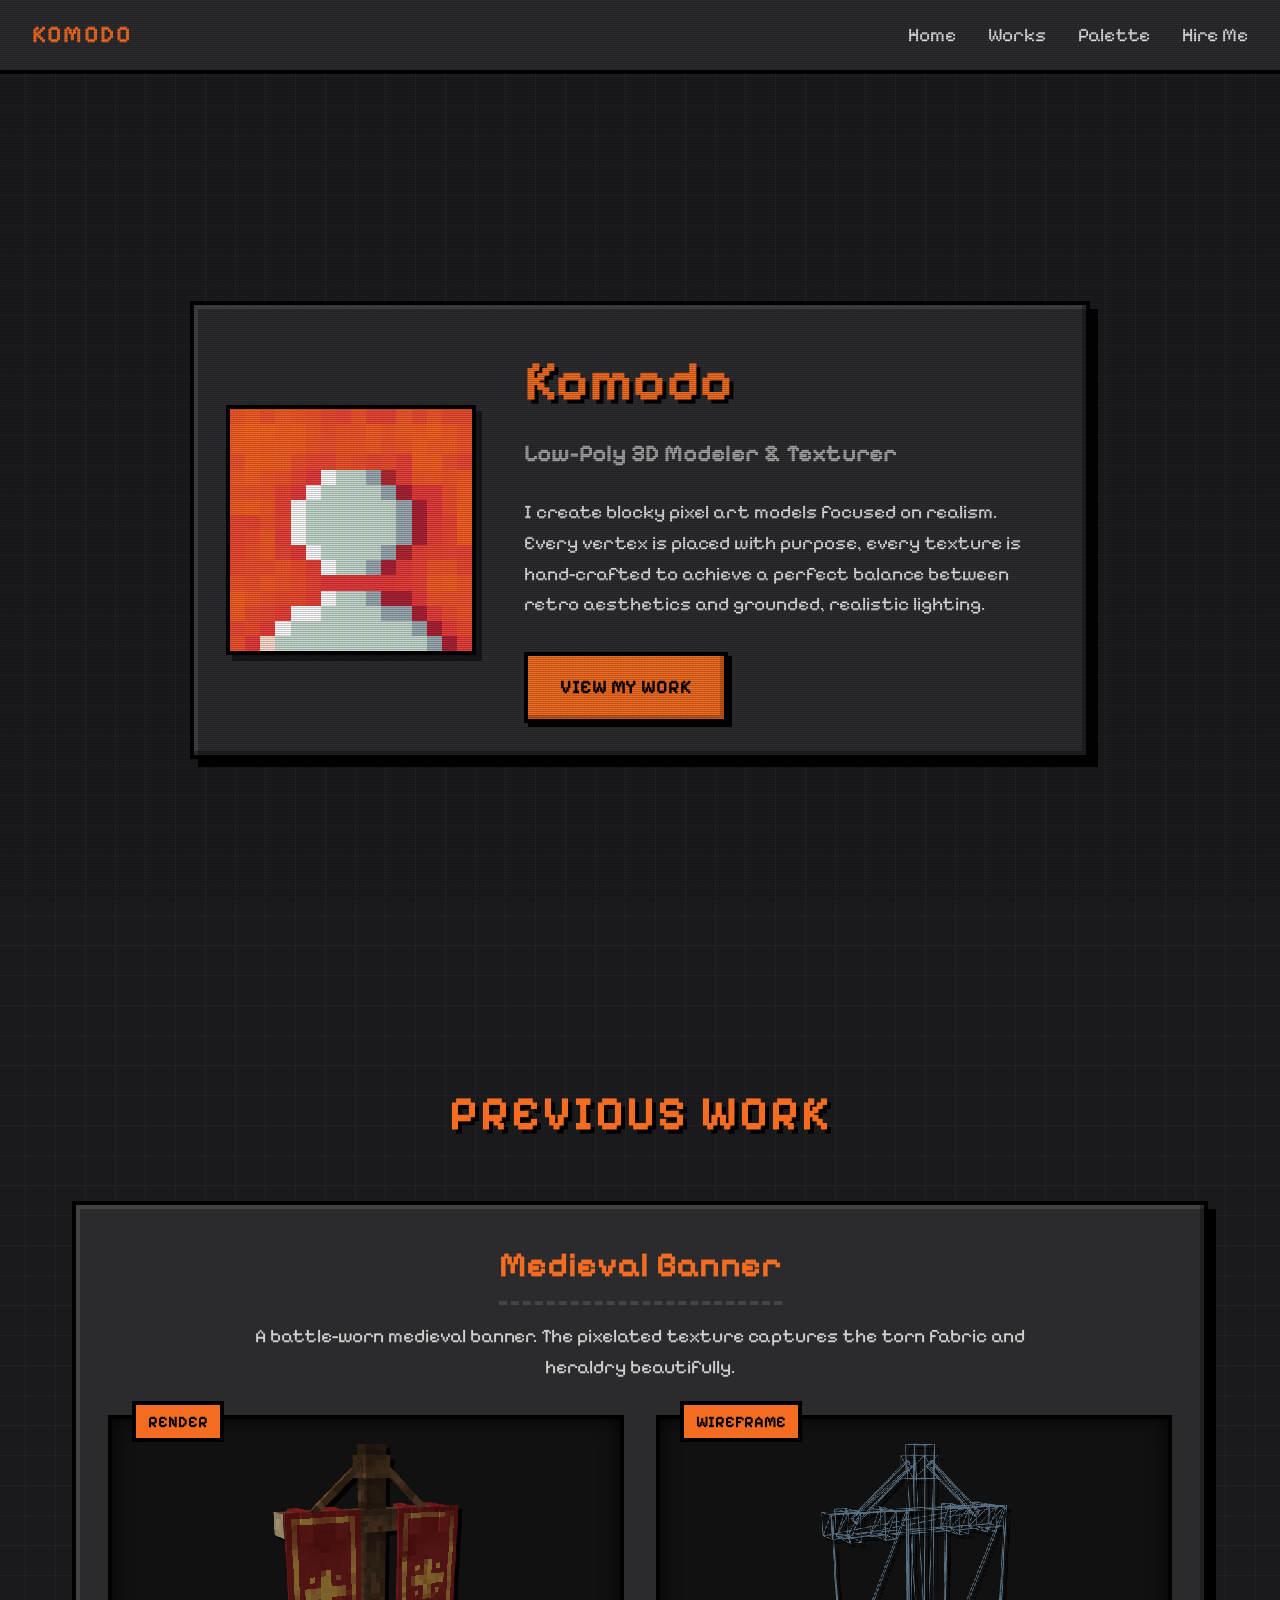
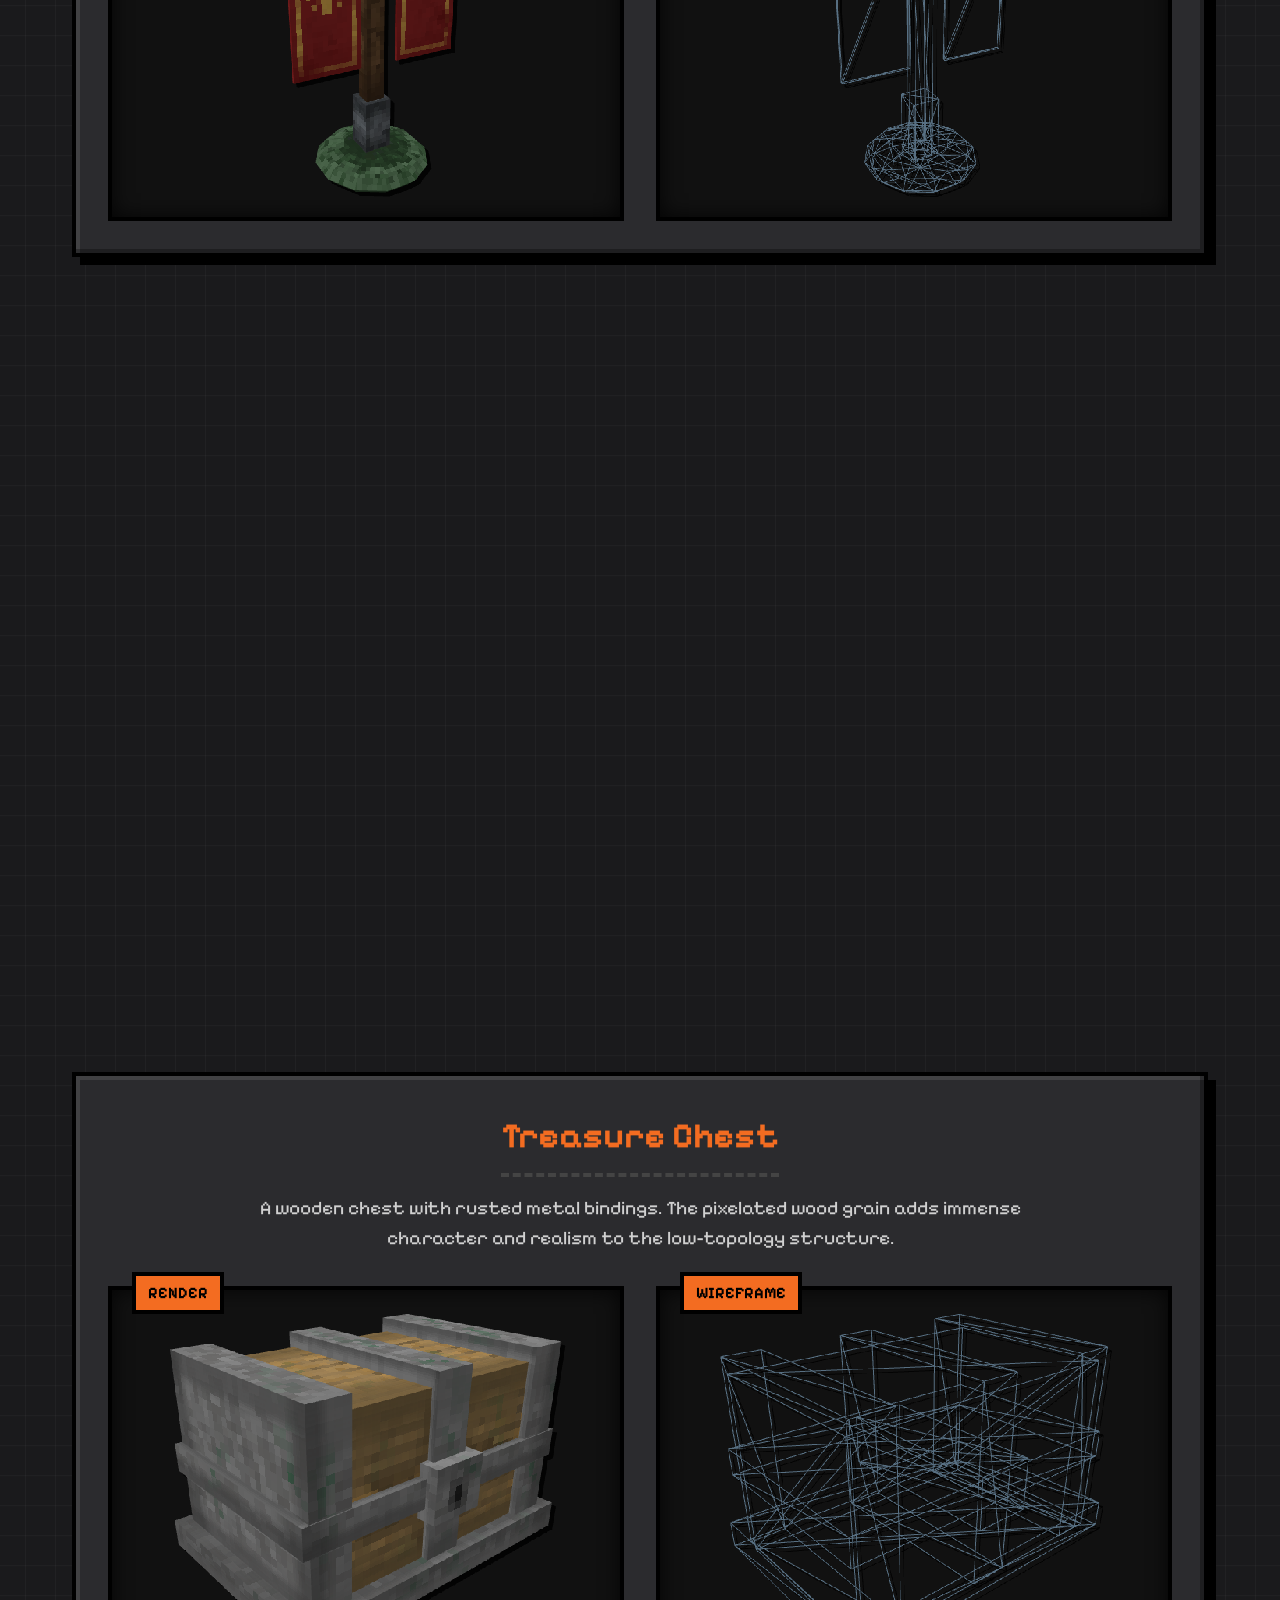
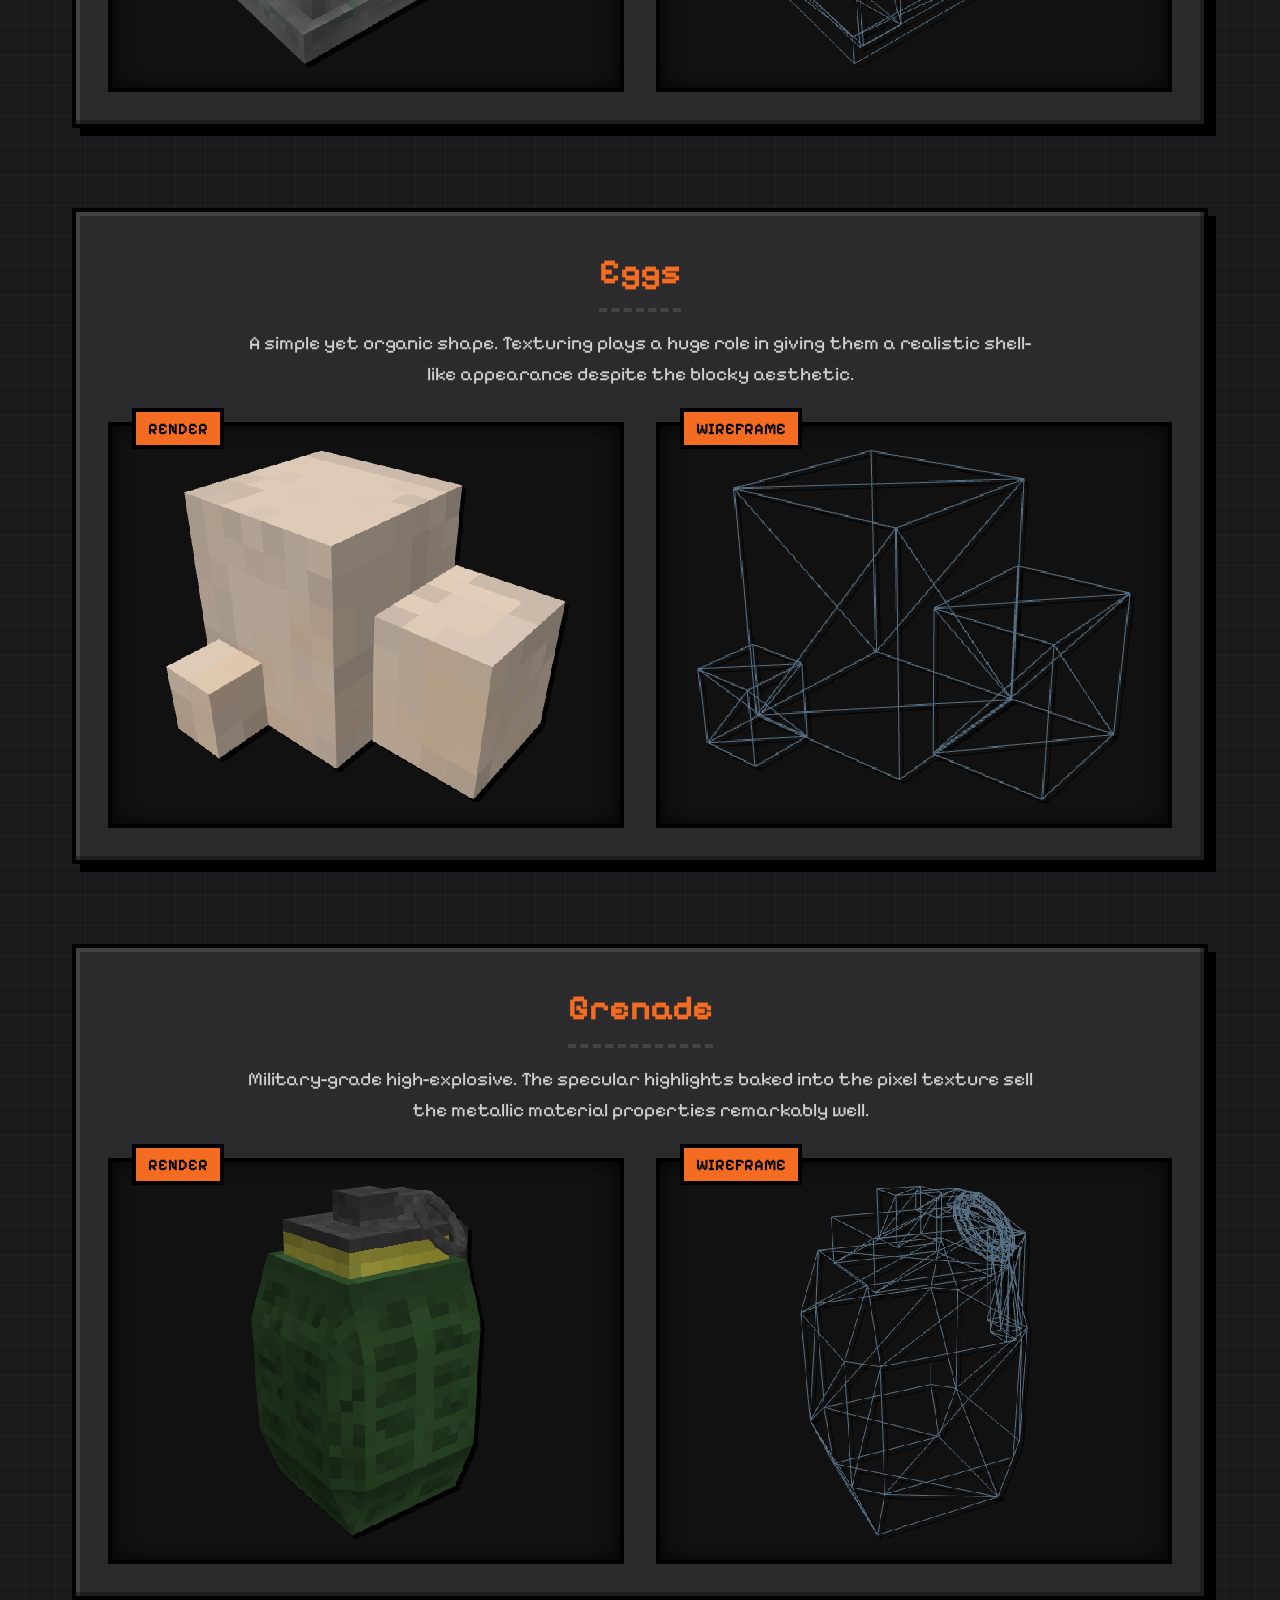
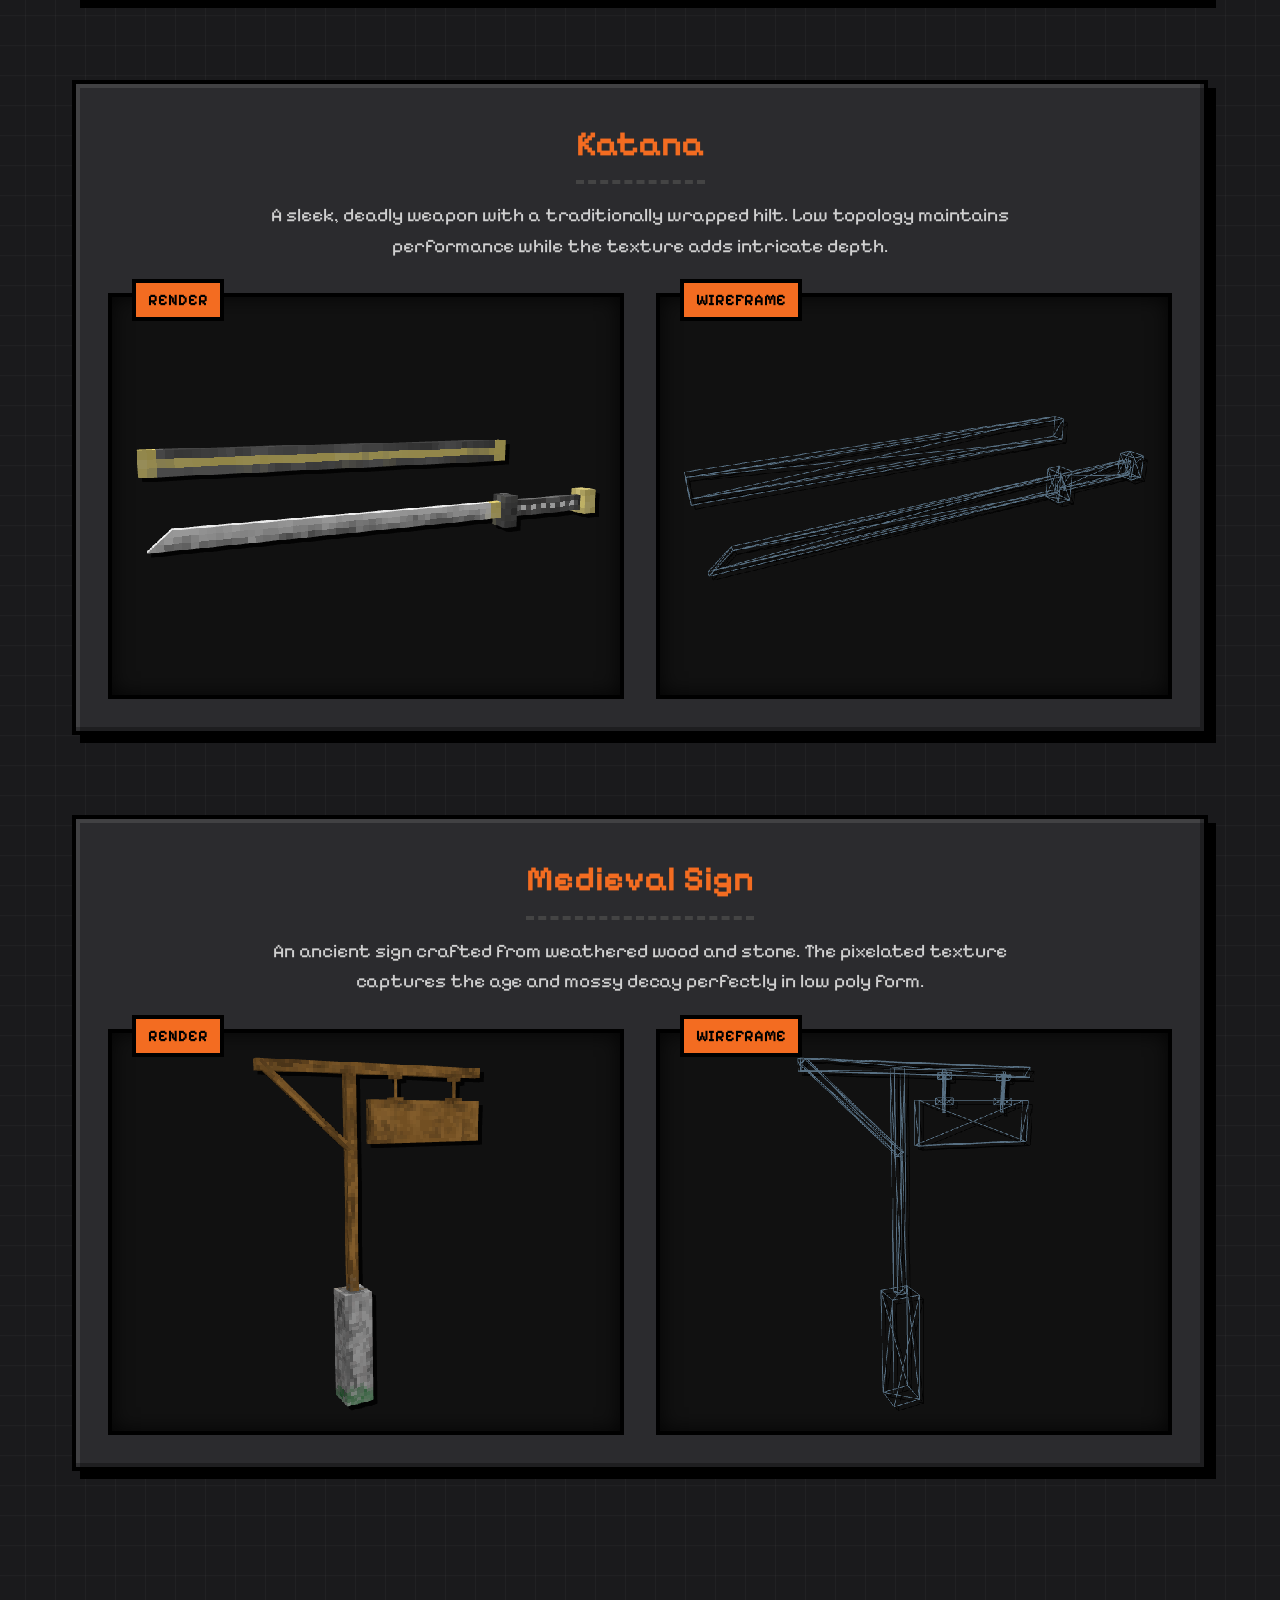
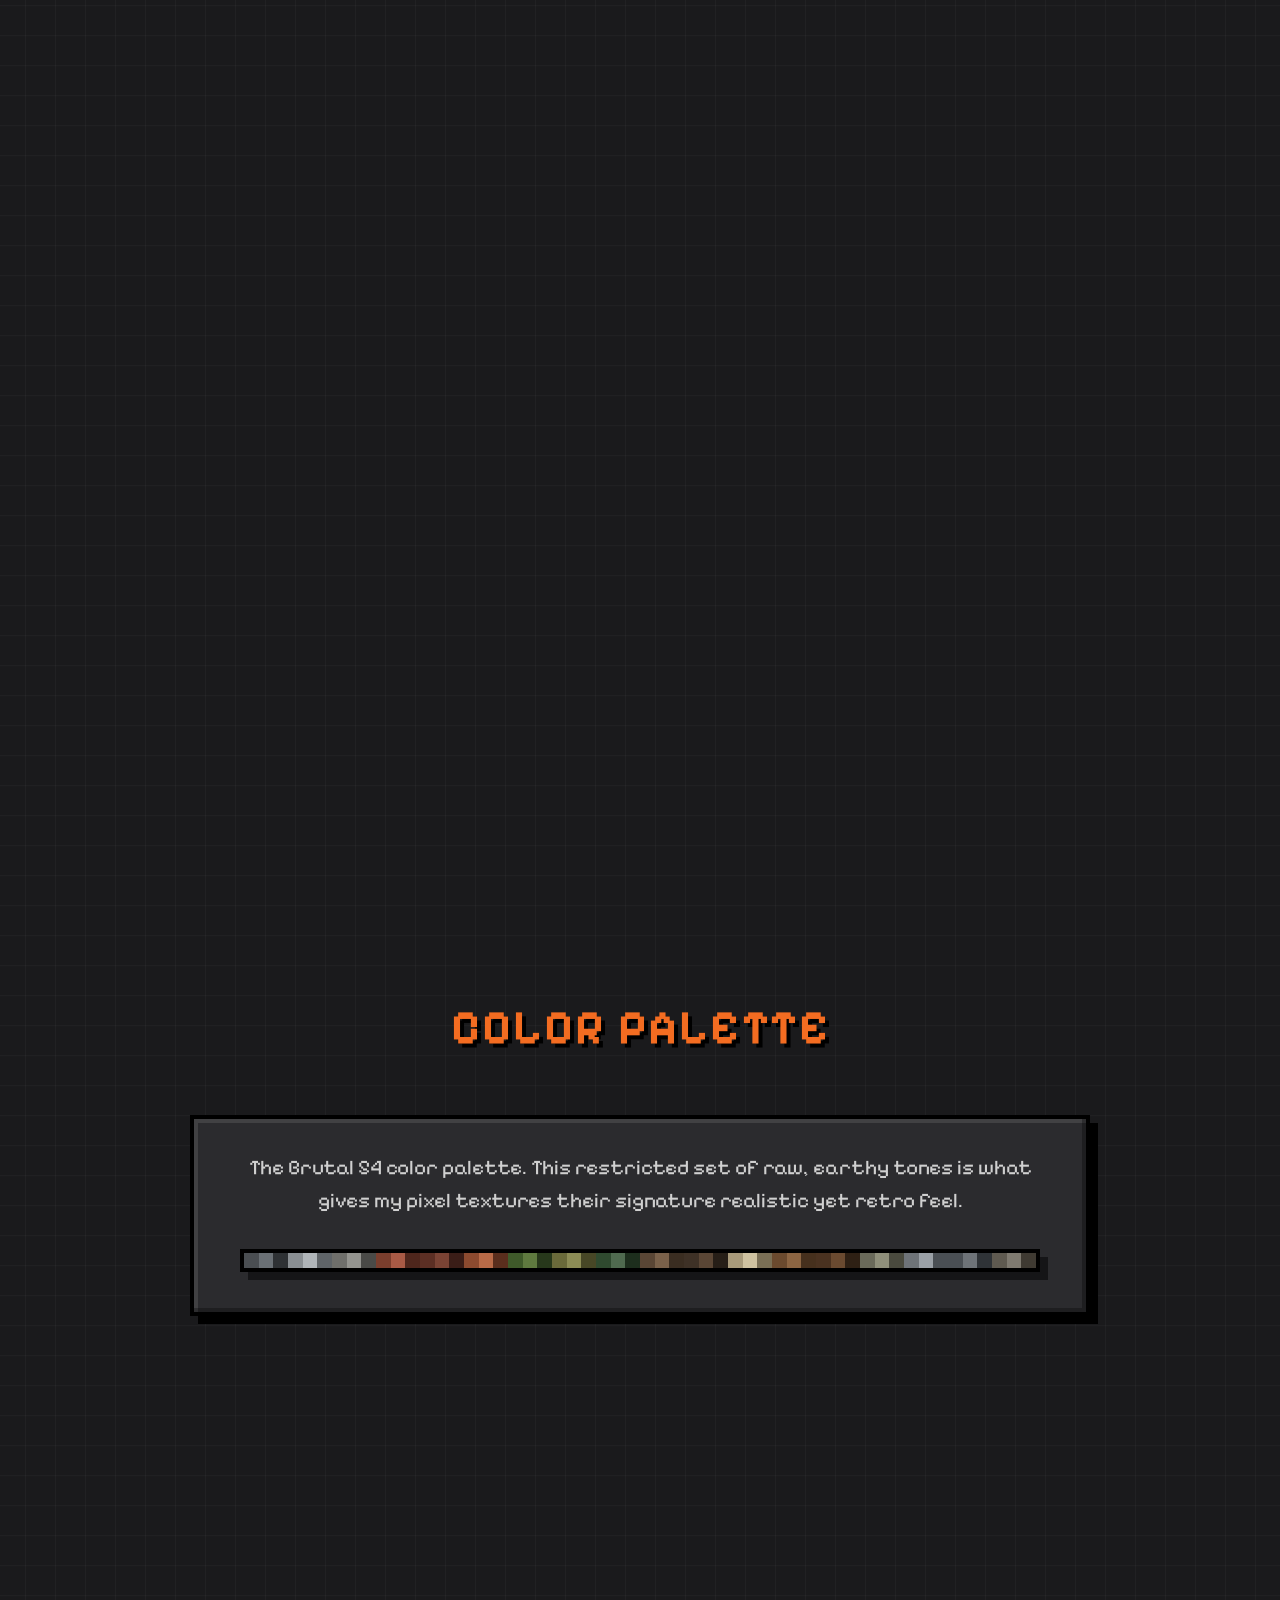
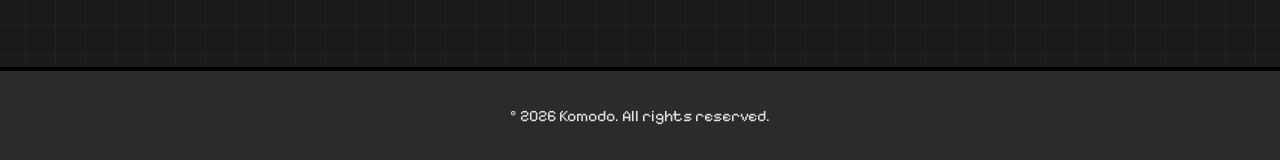
==== index.html @ 2a7f35e8 "Initial commit of Komodo portfolio" ====
<!DOCTYPE html>
<html lang="en">

<head>
    <meta charset="UTF-8">
    <meta name="viewport" content="width=device-width, initial-scale=1.0">
    <meta name="description"
        content="Portfolio of Komodo - Low-Poly 3D Modeler & Texturer creating blocky pixel art models focused on realism.">
    <title>Komodo | 3D Modeler</title>
    <link rel="icon" type="image/png" href="assets/misc/PFP.png">
    <link rel="stylesheet" href="index.css">
    <link rel="preconnect" href="https://fonts.googleapis.com">
    <link rel="preconnect" href="https://fonts.gstatic.com" crossorigin>
    <link href="https://fonts.googleapis.com/css2?family=Pixelify+Sans:wght@400;500;600;700&display=swap"
        rel="stylesheet">
</head>

<body>
    <div class="crt-overlay"></div>
    <nav class="navbar">
        <div class="nav-brand">Komodo</div>
        <ul class="nav-links">
            <li><a href="#home">Home</a></li>
            <li><a href="#works">Works</a></li>
            <li><a href="#palette">Palette</a></li>
            <li><a href="hire.html">Hire Me</a></li>
        </ul>
    </nav>

    <main>
        <section id="home" class="hero section">
            <div class="hero-content pixel-frame">
                <img src="assets/misc/PFP.png" alt="Komodo Profile Picture" class="profile-pic">
                <div class="hero-text">
                    <h1>Komodo</h1>
                    <h2>Low-Poly 3D Modeler & Texturer</h2>
                    <p>I create blocky pixel art models focused on realism. Every vertex is placed with purpose, every
                        texture is hand-crafted to achieve a perfect balance between retro aesthetics and grounded,
                        realistic lighting.</p>
                    <a href="#works" class="btn pixel-btn">View My Work</a>
                </div>
            </div>
        </section>

        <section id="works" class="works section">
            <h2 class="section-title">Previous Work</h2>
            <div class="works-grid">
                <!-- Frame 0 -->
                <div class="work-frame pixel-frame">
                    <div class="work-info">
                        <h3>Medieval Banner</h3>
                        <p>A battle-worn medieval banner. The pixelated texture captures the torn fabric and heraldry beautifully.</p>
                    </div>
                    <div class="work-images">
                        <div class="image-wrapper">
                            <span class="image-label">Render</span>
                            <img src="assets/models/Show_Banner.png" alt="Banner Render" loading="lazy">
                        </div>
                        <div class="image-wrapper">
                            <span class="image-label">Wireframe</span>
                            <img src="assets/wireframes/BannerWireframe.png" alt="Banner Wireframe" loading="lazy">
                        </div>
                    </div>
                </div>

                <!-- Frame 1 -->
                <div class="work-frame pixel-frame">
                    <div class="work-info">
                        <h3>The Bomb</h3>
                        <p>A classic cartoonish explosive device, textured with grimy details for a realistic feel
                            despite its low-poly pixel nature.</p>
                    </div>
                    <div class="work-images">
                        <div class="image-wrapper">
                            <span class="image-label">Render</span>
                            <img src="assets/models/Show_Bomb.png" alt="Bomb Render" loading="lazy">
                        </div>
                        <div class="image-wrapper">
                            <span class="image-label">Wireframe</span>
                            <img src="assets/wireframes/BombWireframe.png" alt="Bomb Wireframe" loading="lazy">
                        </div>
                    </div>
                </div>

                <!-- Frame 2 -->
                <div class="work-frame pixel-frame">
                    <div class="work-info">
                        <h3>Treasure Chest</h3>
                        <p>A wooden chest with rusted metal bindings. The pixelated wood grain adds immense character
                            and realism to the low-topology structure.</p>
                    </div>
                    <div class="work-images">
                        <div class="image-wrapper">
                            <span class="image-label">Render</span>
                            <img src="assets/models/Show_Chest.webp" alt="Chest Render" loading="lazy">
                        </div>
                        <div class="image-wrapper">
                            <span class="image-label">Wireframe</span>
                            <img src="assets/wireframes/ChestWireframe.png" alt="Chest Wireframe" loading="lazy">
                        </div>
                    </div>
                </div>

                <!-- Frame 3 -->
                <div class="work-frame pixel-frame">
                    <div class="work-info">
                        <h3>Eggs</h3>
                        <p>A simple yet organic shape. Texturing plays a huge role in giving them a realistic shell-like
                            appearance despite the blocky aesthetic.</p>
                    </div>
                    <div class="work-images">
                        <div class="image-wrapper">
                            <span class="image-label">Render</span>
                            <img src="assets/models/Show_Eggs.png" alt="Eggs Render" loading="lazy">
                        </div>
                        <div class="image-wrapper">
                            <span class="image-label">Wireframe</span>
                            <img src="assets/wireframes/EggsWireframe.png" alt="Eggs Wireframe" loading="lazy">
                        </div>
                    </div>
                </div>

                <!-- Frame 4 -->
                <div class="work-frame pixel-frame">
                    <div class="work-info">
                        <h3>Grenade</h3>
                        <p>Military-grade high-explosive. The specular highlights baked into the pixel texture sell the
                            metallic material properties remarkably well.</p>
                    </div>
                    <div class="work-images">
                        <div class="image-wrapper">
                            <span class="image-label">Render</span>
                            <img src="assets/models/Show_Grenade.png" alt="Grenade Render" loading="lazy">
                        </div>
                        <div class="image-wrapper">
                            <span class="image-label">Wireframe</span>
                            <img src="assets/wireframes/GrenadeWireframe.png" alt="Grenade Wireframe" loading="lazy">
                        </div>
                    </div>
                </div>

                <!-- Frame 5 -->
                <div class="work-frame pixel-frame">
                    <div class="work-info">
                        <h3>Katana</h3>
                        <p>A sleek, deadly weapon with a traditionally wrapped hilt. Low topology maintains performance
                            while the texture adds intricate depth.</p>
                    </div>
                    <div class="work-images">
                        <div class="image-wrapper">
                            <span class="image-label">Render</span>
                            <img src="assets/models/Show_Katana.png" alt="Katana Render" loading="lazy">
                        </div>
                        <div class="image-wrapper">
                            <span class="image-label">Wireframe</span>
                            <img src="assets/wireframes/KatanaWireframe.png" alt="Katana Wireframe" loading="lazy">
                        </div>
                    </div>
                </div>

                <!-- Frame 6 -->
                <div class="work-frame pixel-frame">
                    <div class="work-info">
                        <h3>Medieval Sign</h3>
                        <p>An ancient sign crafted from weathered wood and stone. The pixelated texture captures the age and mossy decay perfectly in low poly form.</p>
                    </div>
                    <div class="work-images">
                        <div class="image-wrapper">
                            <span class="image-label">Render</span>
                            <img src="assets/models/Show_Sign.png" alt="Sign Render" loading="lazy">
                        </div>
                        <div class="image-wrapper">
                            <span class="image-label">Wireframe</span>
                            <img src="assets/wireframes/SignWireframe.png" alt="Sign Wireframe" loading="lazy">
                        </div>
                    </div>
                </div>

                <!-- Frame 7 -->
                <div class="work-frame pixel-frame">
                    <div class="work-info">
                        <h3>Trash Can</h3>
                        <p>A dented, heavily used industrial trash can. The shading baked into the low-res texture gives
                            it an incredibly realistic bulk.</p>
                    </div>
                    <div class="work-images">
                        <div class="image-wrapper">
                            <span class="image-label">Render</span>
                            <img src="assets/models/Show_Trash.png" alt="Trash Render" loading="lazy">
                        </div>
                        <div class="image-wrapper">
                            <span class="image-label">Wireframe</span>
                            <img src="assets/wireframes/TrashWireframe.png" alt="Trash Wireframe" loading="lazy">
                        </div>
                    </div>
                </div>
            </div>
        </section>

        <section id="palette" class="palette section">
            <h2 class="section-title">Color Palette</h2>
            <div class="pixel-frame palette-frame">
                <p>The Brutal 54 color palette. This restricted set of raw, earthy tones is what gives my pixel textures
                    their signature realistic yet retro feel.</p>
                <img src="assets/misc/brutal-54.png" alt="Brutal 54 Color Palette" class="palette-img" loading="lazy">
            </div>
        </section>
    </main>

    <footer>
        <p>&copy; 2026 Komodo. All rights reserved.</p>
    </footer>

    <script src="script.js"></script>
</body>

</html>
---- index.css ----
:root {
    --bg-color: #1a1a1c;
    --text-color: #e0e0e0;
    --primary-color: #f36c21; /* A vibrant earthy orange */
    --secondary-color: #6a6a6a;
    --border-color: #000;
    --frame-bg: #2b2b2e;
}

* {
    margin: 0;
    padding: 0;
    box-sizing: border-box;
    scroll-behavior: smooth;
}

body {
    background-color: var(--bg-color);
    background-image: 
        linear-gradient(rgba(255, 255, 255, 0.03) 1px, transparent 1px),
        linear-gradient(90deg, rgba(255, 255, 255, 0.03) 1px, transparent 1px);
    background-size: 30px 30px;
    background-position: center center;
    color: var(--text-color);
    font-family: 'Pixelify Sans', monospace;
    line-height: 1.6;
    overflow-x: hidden;
}

/* CRT overlay effect for that retro television realism */
.crt-overlay {
    position: fixed;
    top: 0;
    left: 0;
    width: 100vw;
    height: 100vh;
    background: linear-gradient(rgba(18, 16, 16, 0) 50%, rgba(0, 0, 0, 0.25) 50%), linear-gradient(90deg, rgba(255, 0, 0, 0.06), rgba(0, 255, 0, 0.02), rgba(0, 0, 255, 0.06));
    background-size: 100% 2px, 3px 100%;
    z-index: 9999;
    pointer-events: none;
    opacity: 0.8;
}

img {
    max-width: 100%;
    height: auto;
    /* Ensure all images keep their crunchy pixel edges */
    image-rendering: pixelated;
    image-rendering: crisp-edges;
}

/* Base Pixel Frame Styling */
.pixel-frame {
    background-color: var(--frame-bg);
    border: 4px solid var(--border-color);
    box-shadow: 
        inset -4px -4px 0px 0px rgba(0, 0, 0, 0.3),
        inset 4px 4px 0px 0px rgba(255, 255, 255, 0.1),
        8px 8px 0px 0px var(--border-color);
    padding: 2rem;
    position: relative;
}

/* Navbar */
.navbar {
    position: fixed;
    top: 0;
    width: 100%;
    background-color: var(--frame-bg);
    border-bottom: 4px solid var(--border-color);
    display: flex;
    justify-content: space-between;
    align-items: center;
    padding: 1rem 2rem;
    z-index: 1000;
}

.nav-brand {
    font-size: 1.5rem;
    font-weight: 700;
    color: var(--primary-color);
    text-transform: uppercase;
    letter-spacing: 2px;
}

.nav-links {
    list-style: none;
    display: flex;
    gap: 2rem;
}

.nav-links li a {
    color: var(--text-color);
    text-decoration: none;
    font-size: 1.2rem;
    transition: color 0.2s;
}

.nav-links li a:hover {
    color: var(--primary-color);
}

/* Main Layout */
main {
    padding-top: 80px; /* Offset for navbar */
    max-width: 1200px;
    margin: 0 auto;
}

.section {
    padding: 6rem 2rem;
    min-height: 100vh;
    display: flex;
    flex-direction: column;
    justify-content: center;
}

.section-title {
    font-size: 3rem;
    margin-bottom: 3rem;
    text-align: center;
    color: var(--primary-color);
    text-shadow: 4px 4px 0px var(--border-color);
    text-transform: uppercase;
    letter-spacing: 2px;
}

/* Hero Section */
.hero {
    align-items: center;
    position: relative;
    z-index: 10;
}

.hero-content {
    display: flex;
    flex-direction: row;
    align-items: center;
    gap: 3rem;
    max-width: 900px;
    width: 100%;
}

.profile-pic {
    width: 250px;
    height: 250px;
    border: 4px solid var(--border-color);
    box-shadow: 6px 6px 0px 0px rgba(0,0,0,0.5);
    background-color: var(--bg-color);
    object-fit: cover;
}

.hero-text {
    flex: 1;
}

.hero-text h1 {
    font-size: 3.5rem;
    color: var(--primary-color);
    margin-bottom: 0.5rem;
    text-shadow: 4px 4px 0px var(--border-color);
}

.hero-text h2 {
    font-size: 1.5rem;
    color: #a0a0a0;
    margin-bottom: 1.5rem;
}

.hero-text p {
    font-size: 1.2rem;
    margin-bottom: 2rem;
}

.pixel-btn {
    display: inline-block;
    padding: 1rem 2rem;
    background-color: var(--primary-color);
    color: #000;
    text-decoration: none;
    font-size: 1.2rem;
    font-weight: 700;
    border: 4px solid var(--border-color);
    box-shadow: 
        inset -4px -4px 0px 0px rgba(0,0,0,0.2),
        4px 4px 0px 0px var(--border-color);
    transition: transform 0.1s, box-shadow 0.1s;
    text-transform: uppercase;
}

.pixel-btn:hover {
    transform: translate(2px, 2px);
    box-shadow: 
        inset -4px -4px 0px 0px rgba(0,0,0,0.2),
        2px 2px 0px 0px var(--border-color);
}

.pixel-btn:active {
    transform: translate(4px, 4px);
    box-shadow: none;
}

/* Works Section */
.works {
    position: relative;
    z-index: 10;
}

.works-grid {
    display: flex;
    flex-direction: column;
    gap: 5rem;
}

.work-frame {
    display: flex;
    flex-direction: column;
    gap: 2rem;
    width: 100%;
}

.work-info {
    text-align: center;
    max-width: 800px;
    margin: 0 auto;
}

.work-info h3 {
    font-size: 2.2rem;
    color: var(--primary-color);
    margin-bottom: 1rem;
    border-bottom: 4px dashed #444;
    padding-bottom: 0.5rem;
    display: inline-block;
}

.work-info p {
    font-size: 1.2rem;
    color: #d0d0d0;
}

.work-images {
    display: flex;
    gap: 2rem;
    flex-wrap: wrap;
    justify-content: center;
}

.image-wrapper {
    flex: 1;
    min-width: 320px;
    background-color: #111;
    border: 4px solid var(--border-color);
    position: relative;
    display: flex;
    justify-content: center;
    align-items: center;
    padding: 1.5rem;
    transition: transform 0.3s cubic-bezier(0.175, 0.885, 0.32, 1.275);
    box-shadow: inset 0 0 20px rgba(0,0,0,0.8);
}

.image-wrapper:hover {
    transform: scale(1.03) translateY(-5px);
    z-index: 5;
    box-shadow: 
        inset 0 0 20px rgba(0,0,0,0.8),
        0 10px 20px rgba(0,0,0,0.5);
}

.image-wrapper img {
    height: 350px;
    width: 100%;
    object-fit: contain;
    filter: drop-shadow(4px 4px 0px rgba(0, 0, 0, 0.8));
    transition: filter 0.3s;
}

.image-wrapper:hover img {
    filter: drop-shadow(8px 8px 0px rgba(0, 0, 0, 0.5));
}

.image-label {
    position: absolute;
    top: -18px;
    left: 20px;
    background-color: var(--primary-color);
    color: #000;
    padding: 4px 12px;
    font-size: 1rem;
    font-weight: 700;
    border: 4px solid var(--border-color);
    text-transform: uppercase;
    z-index: 10;
}

/* Palette Section */
.palette {
    position: relative;
    z-index: 10;
}

.palette-frame {
    text-align: center;
    max-width: 900px;
    margin: 0 auto;
}

.palette-frame p {
    font-size: 1.3rem;
    margin-bottom: 2rem;
    color: #d0d0d0;
}

.palette-img {
    width: 100%;
    max-width: 800px;
    border: 4px solid var(--border-color);
    box-shadow: 8px 8px 0px rgba(0,0,0,0.5);
}

/* Footer */
footer {
    text-align: center;
    padding: 2rem;
    background-color: var(--frame-bg);
    border-top: 4px solid var(--border-color);
    margin-top: 4rem;
    position: relative;
    z-index: 10;
}

/* Responsive */
@media (max-width: 850px) {
    .hero-content {
        flex-direction: column;
        text-align: center;
    }

    .nav-links {
        display: none;
    }

    .work-images {
        flex-direction: column;
    }
}
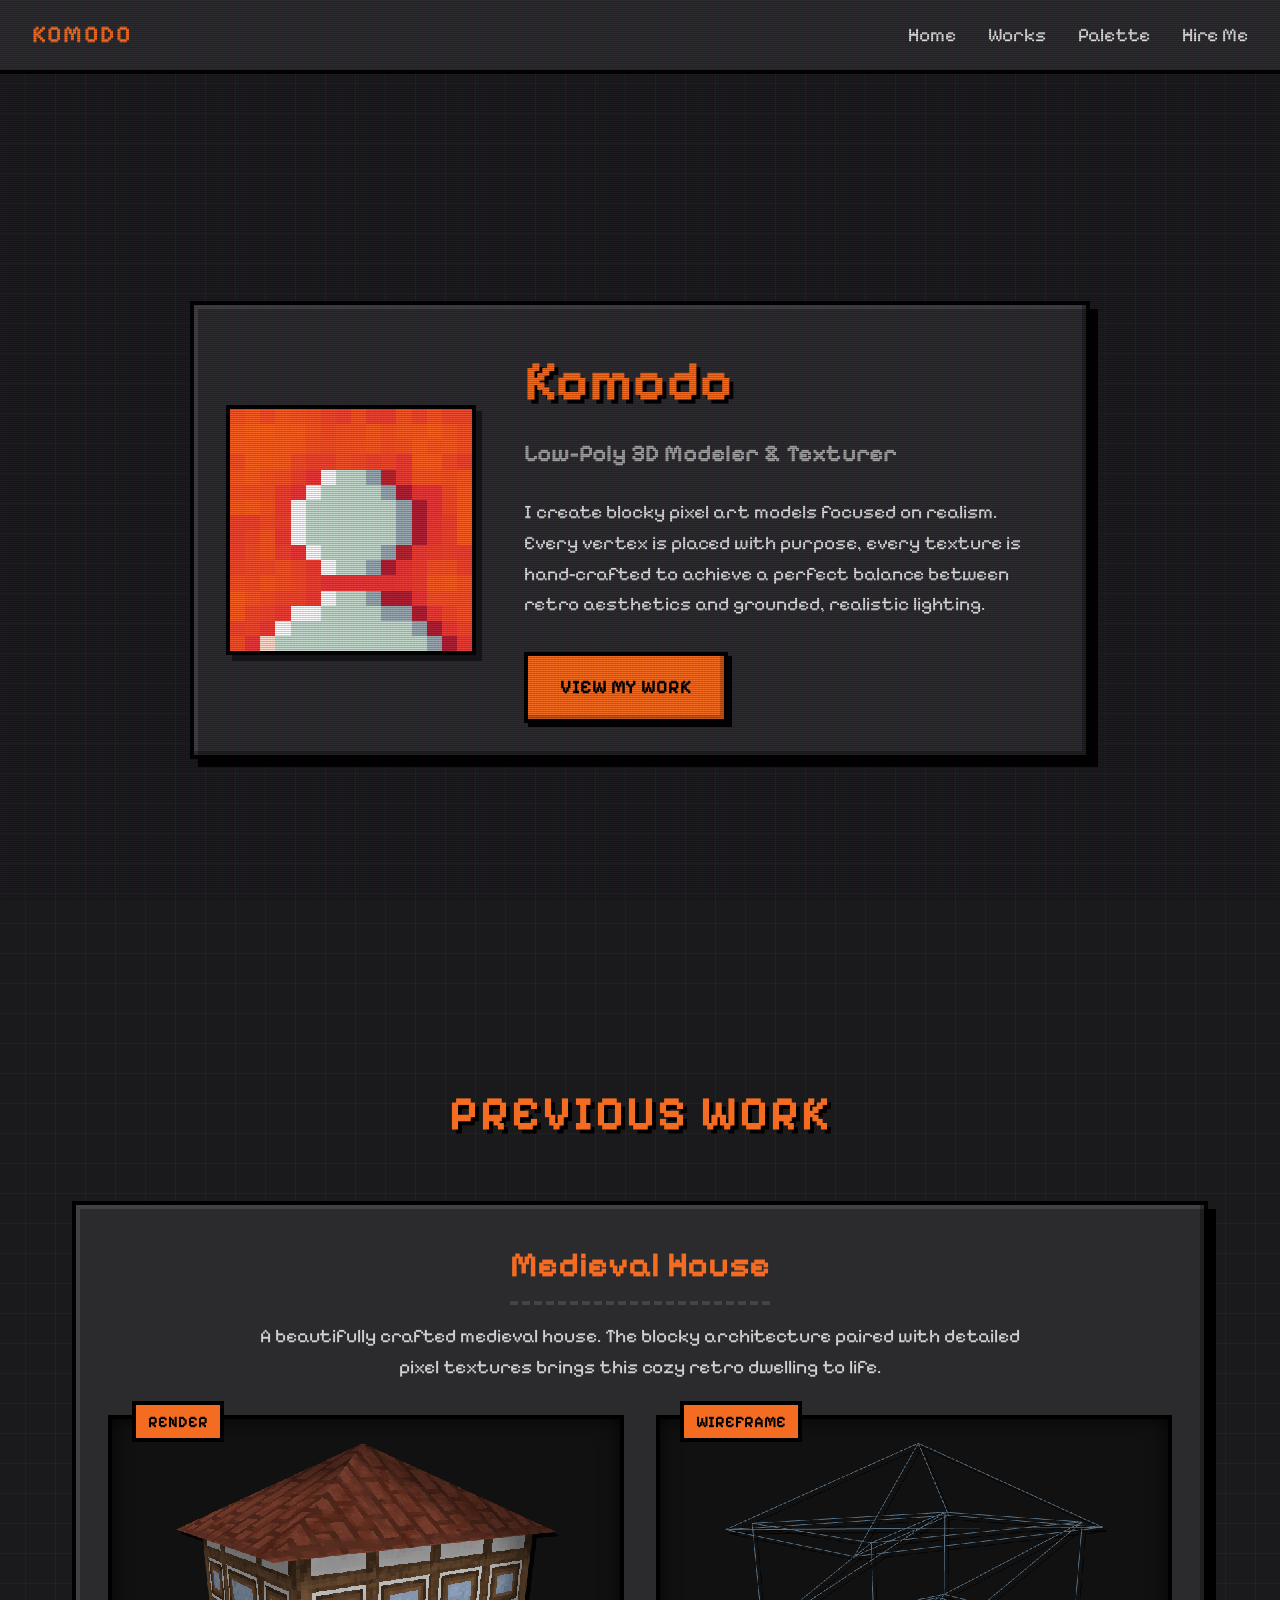
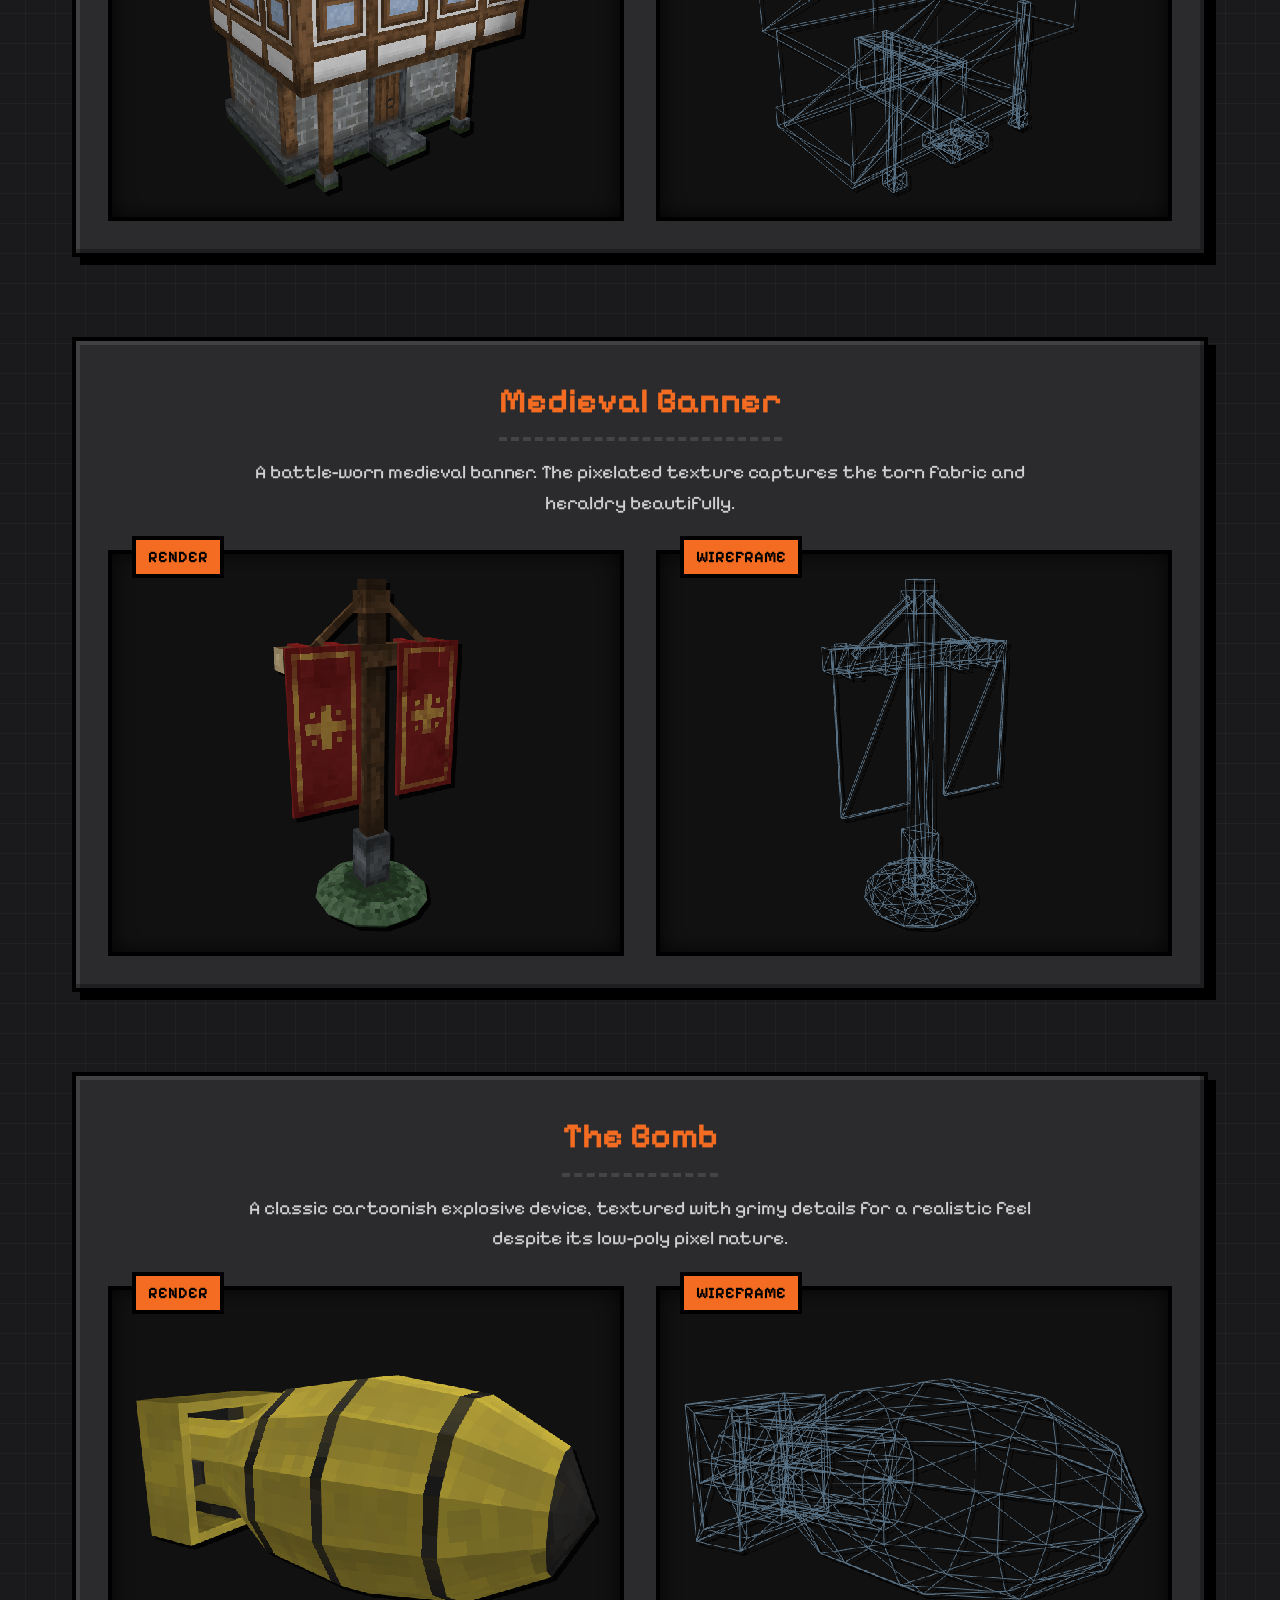
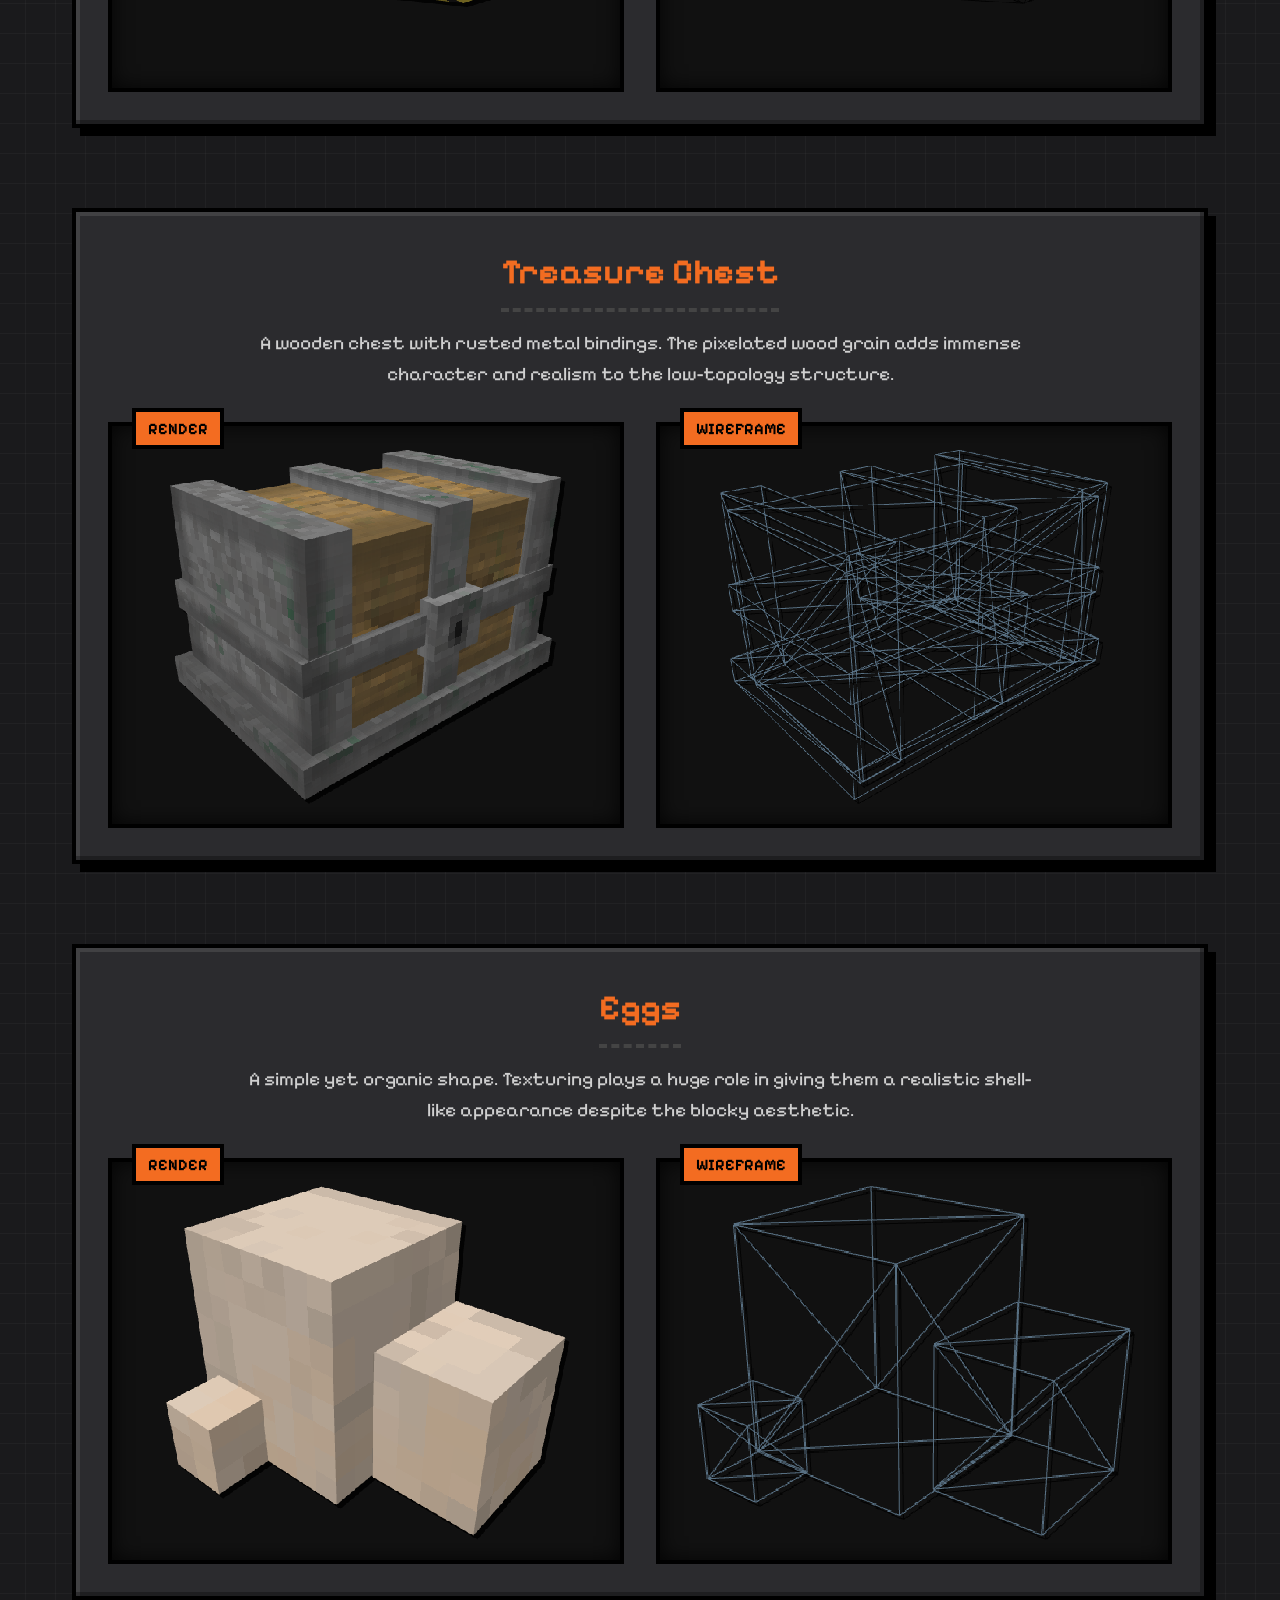
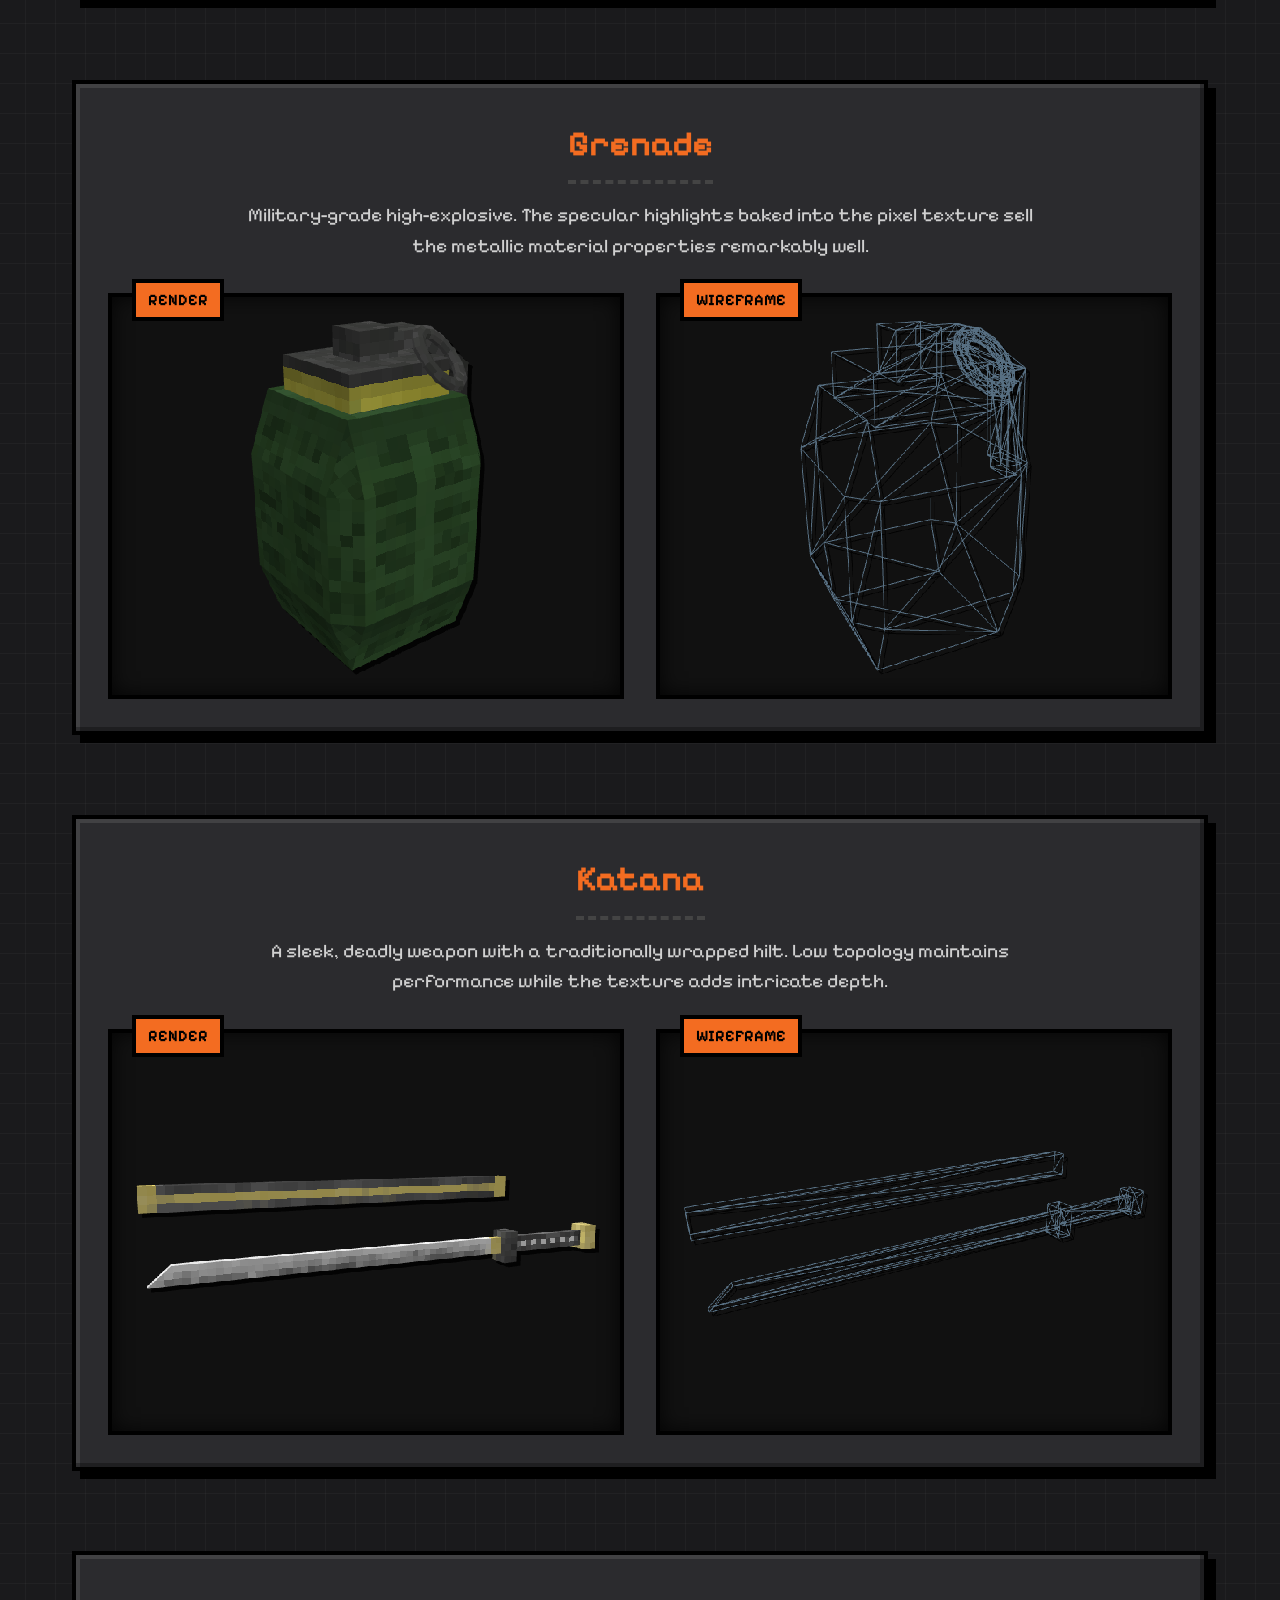
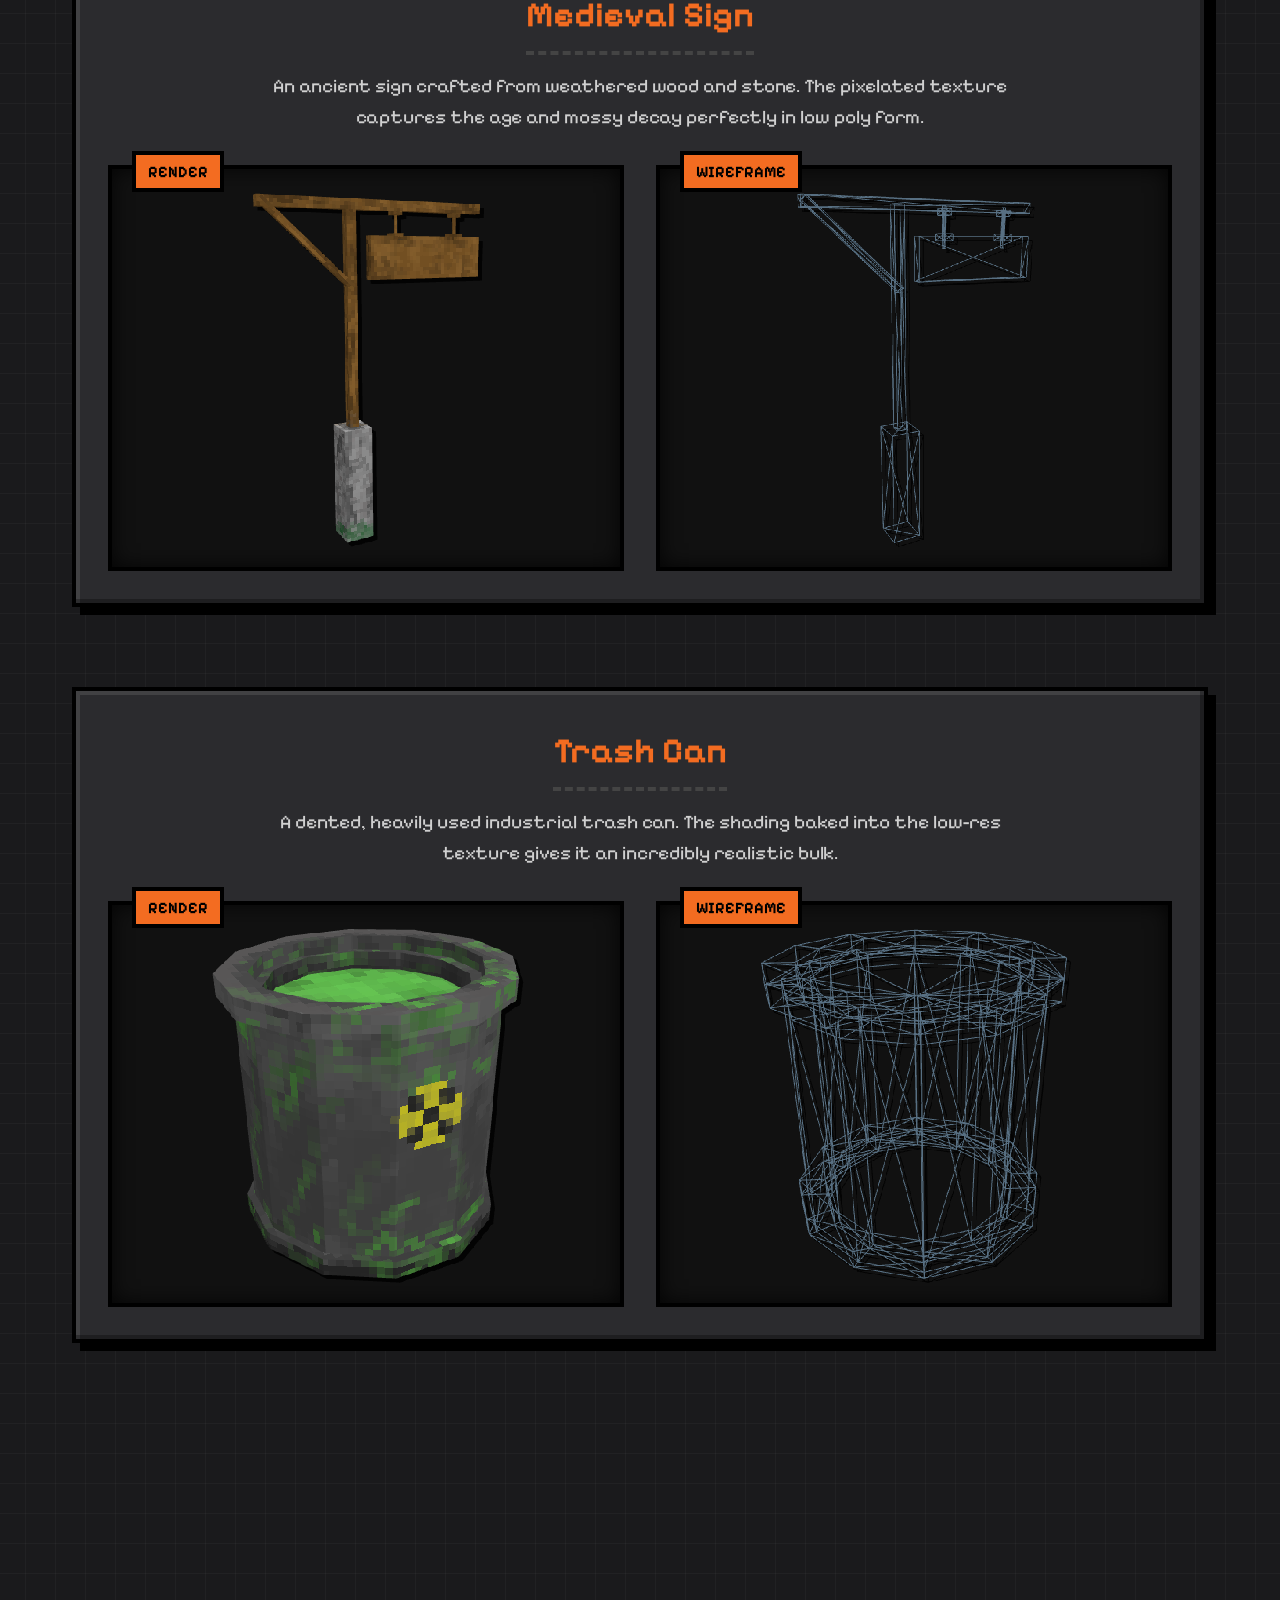
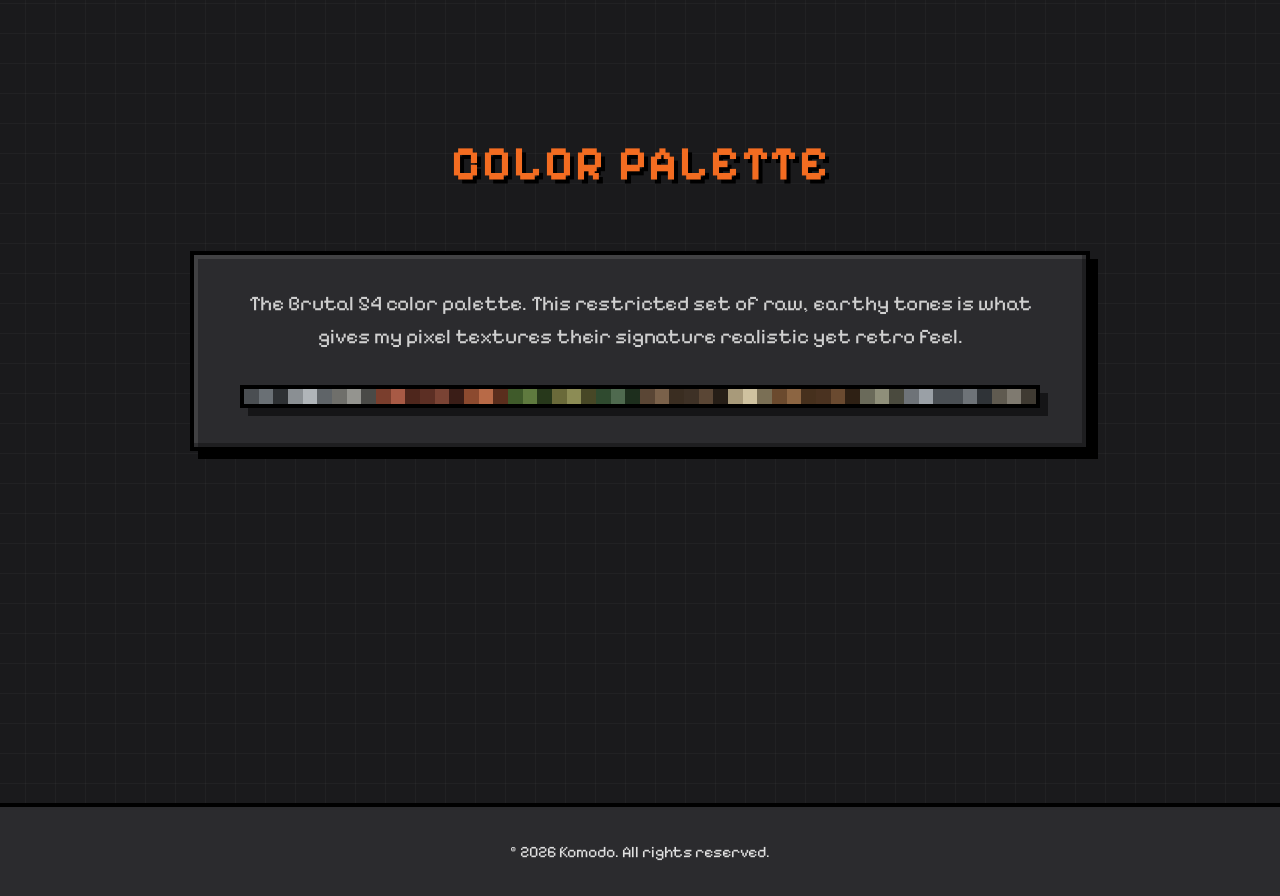
==== commit 6bb36bbe: "Add Medieval House model to portfolio" ====
--- a/index.html
+++ b/index.html
@@ -45,6 +45,24 @@
         <section id="works" class="works section">
             <h2 class="section-title">Previous Work</h2>
             <div class="works-grid">
+                <!-- Frame -1 -->
+                <div class="work-frame pixel-frame">
+                    <div class="work-info">
+                        <h3>Medieval House</h3>
+                        <p>A beautifully crafted medieval house. The blocky architecture paired with detailed pixel textures brings this cozy retro dwelling to life.</p>
+                    </div>
+                    <div class="work-images">
+                        <div class="image-wrapper">
+                            <span class="image-label">Render</span>
+                            <img src="assets/models/Show_House.png" alt="House Render" loading="lazy">
+                        </div>
+                        <div class="image-wrapper">
+                            <span class="image-label">Wireframe</span>
+                            <img src="assets/wireframes/HouseWireframe.png" alt="House Wireframe" loading="lazy">
+                        </div>
+                    </div>
+                </div>
+
                 <!-- Frame 0 -->
                 <div class="work-frame pixel-frame">
                     <div class="work-info">
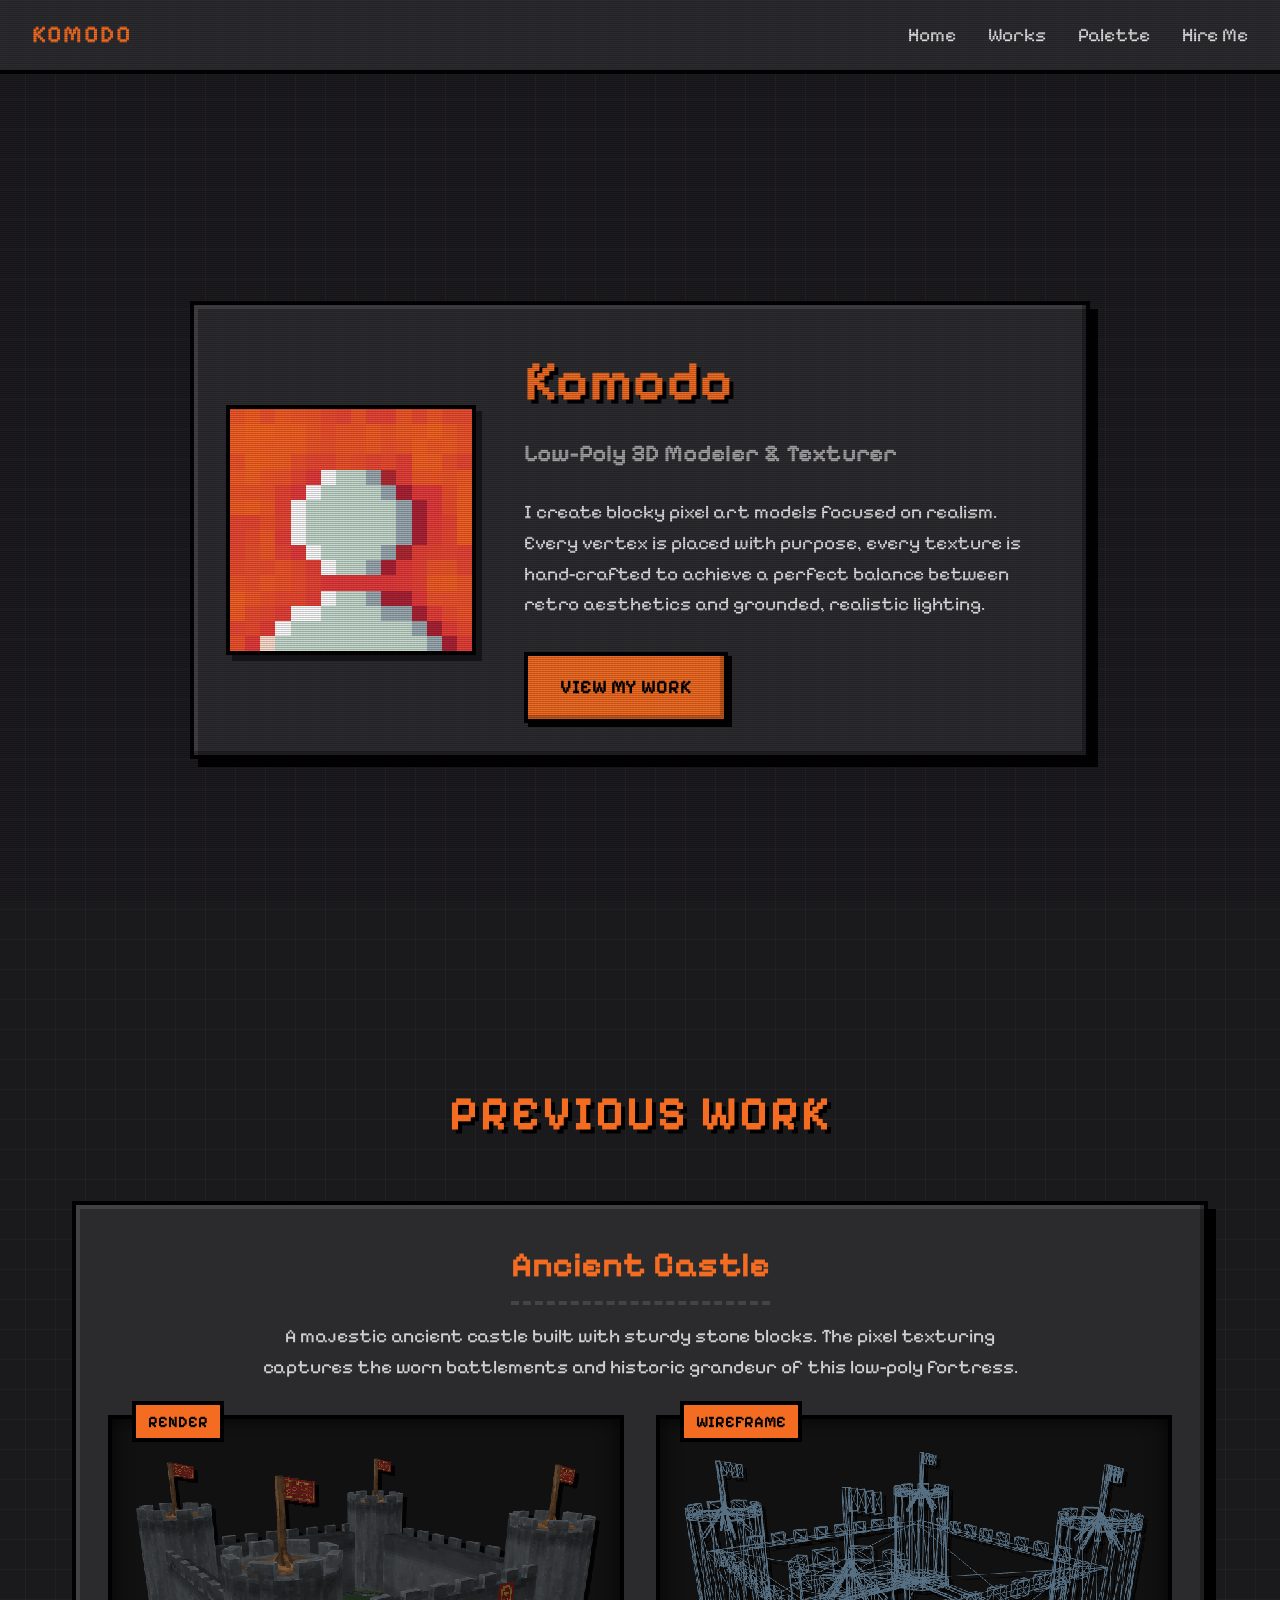
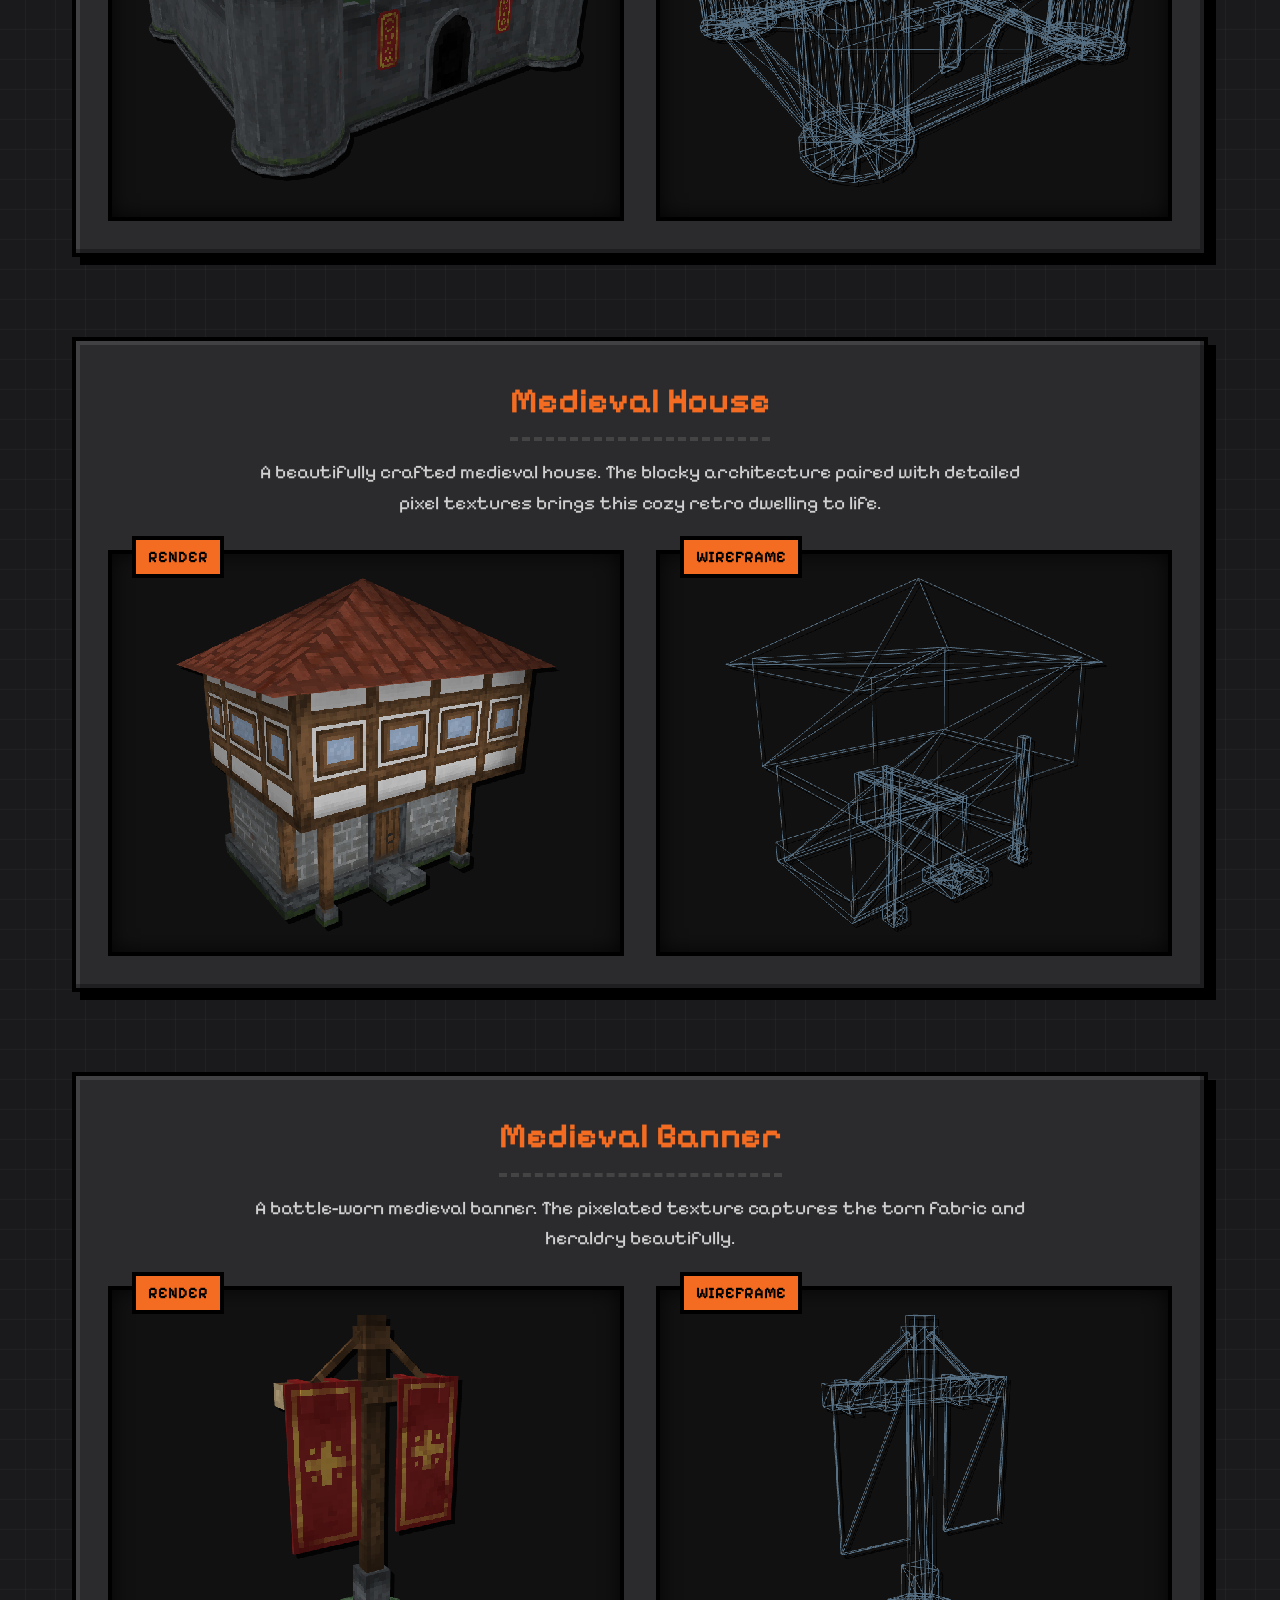
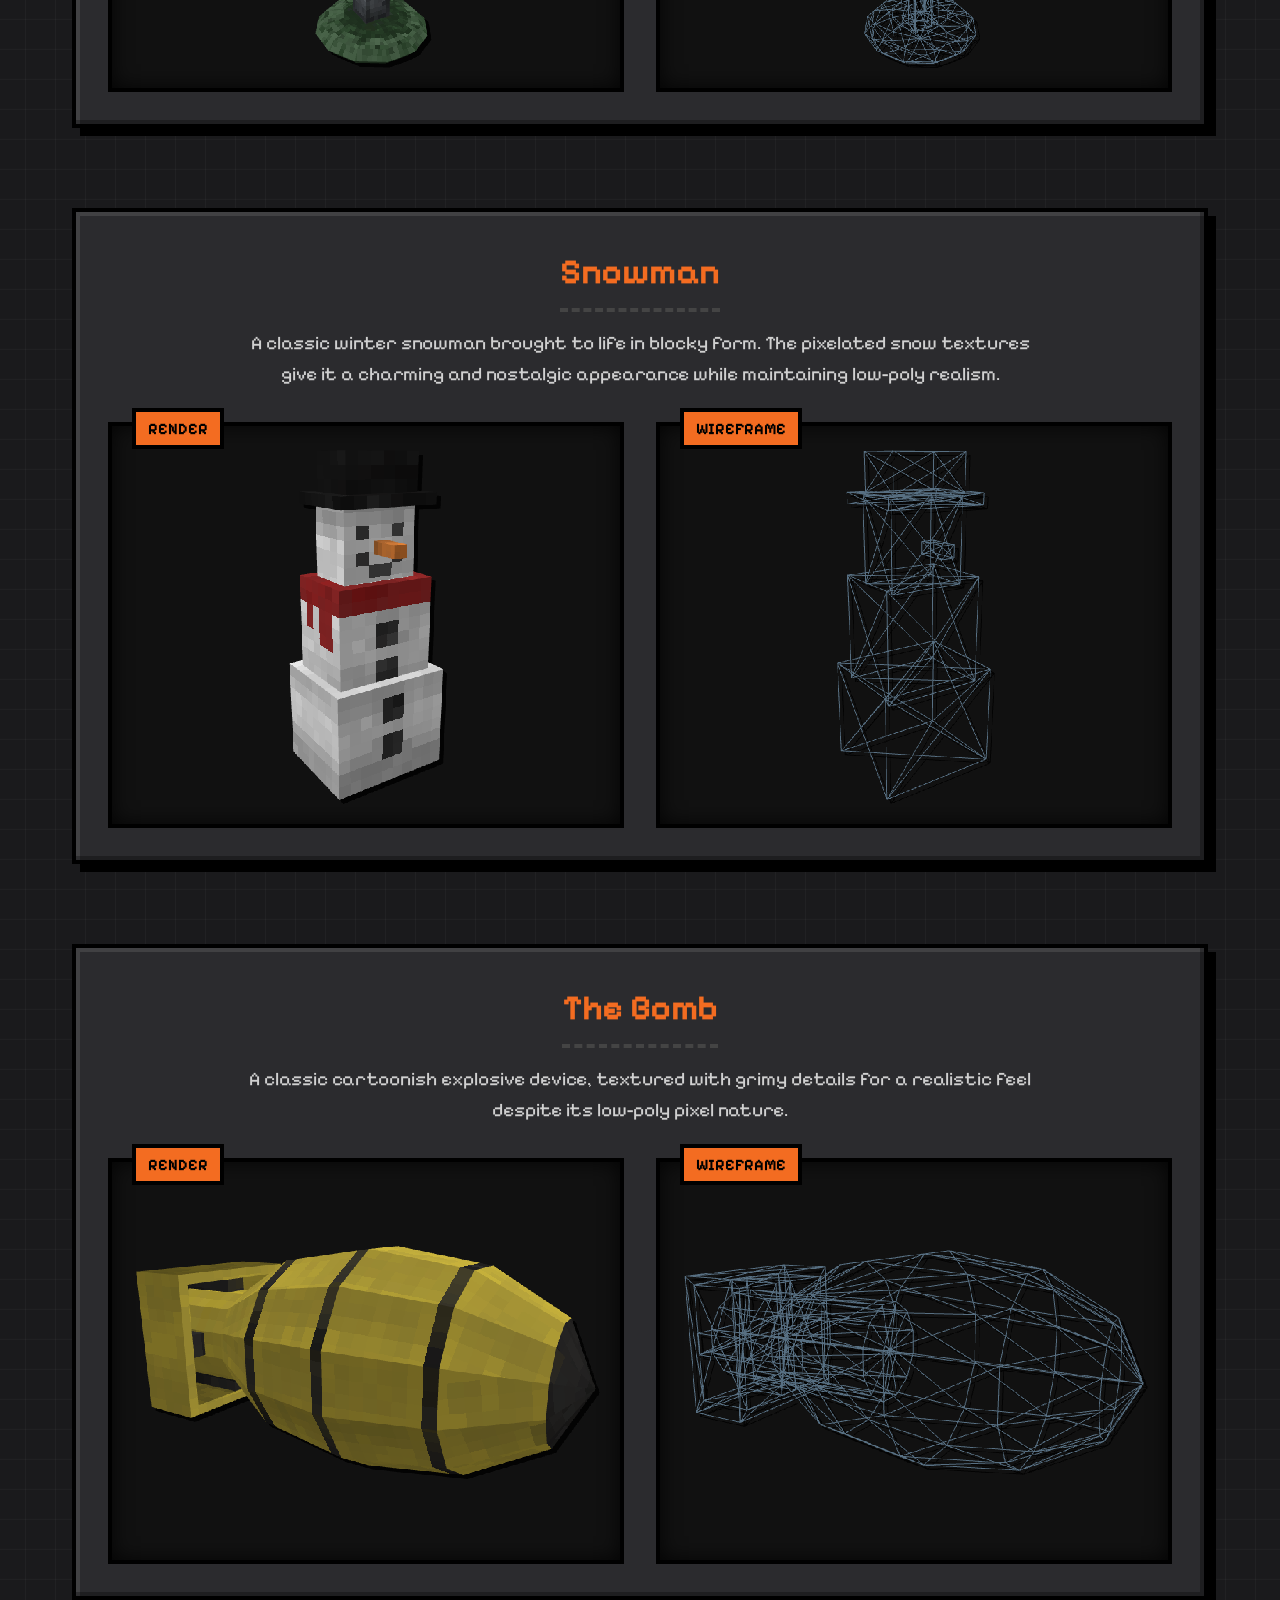
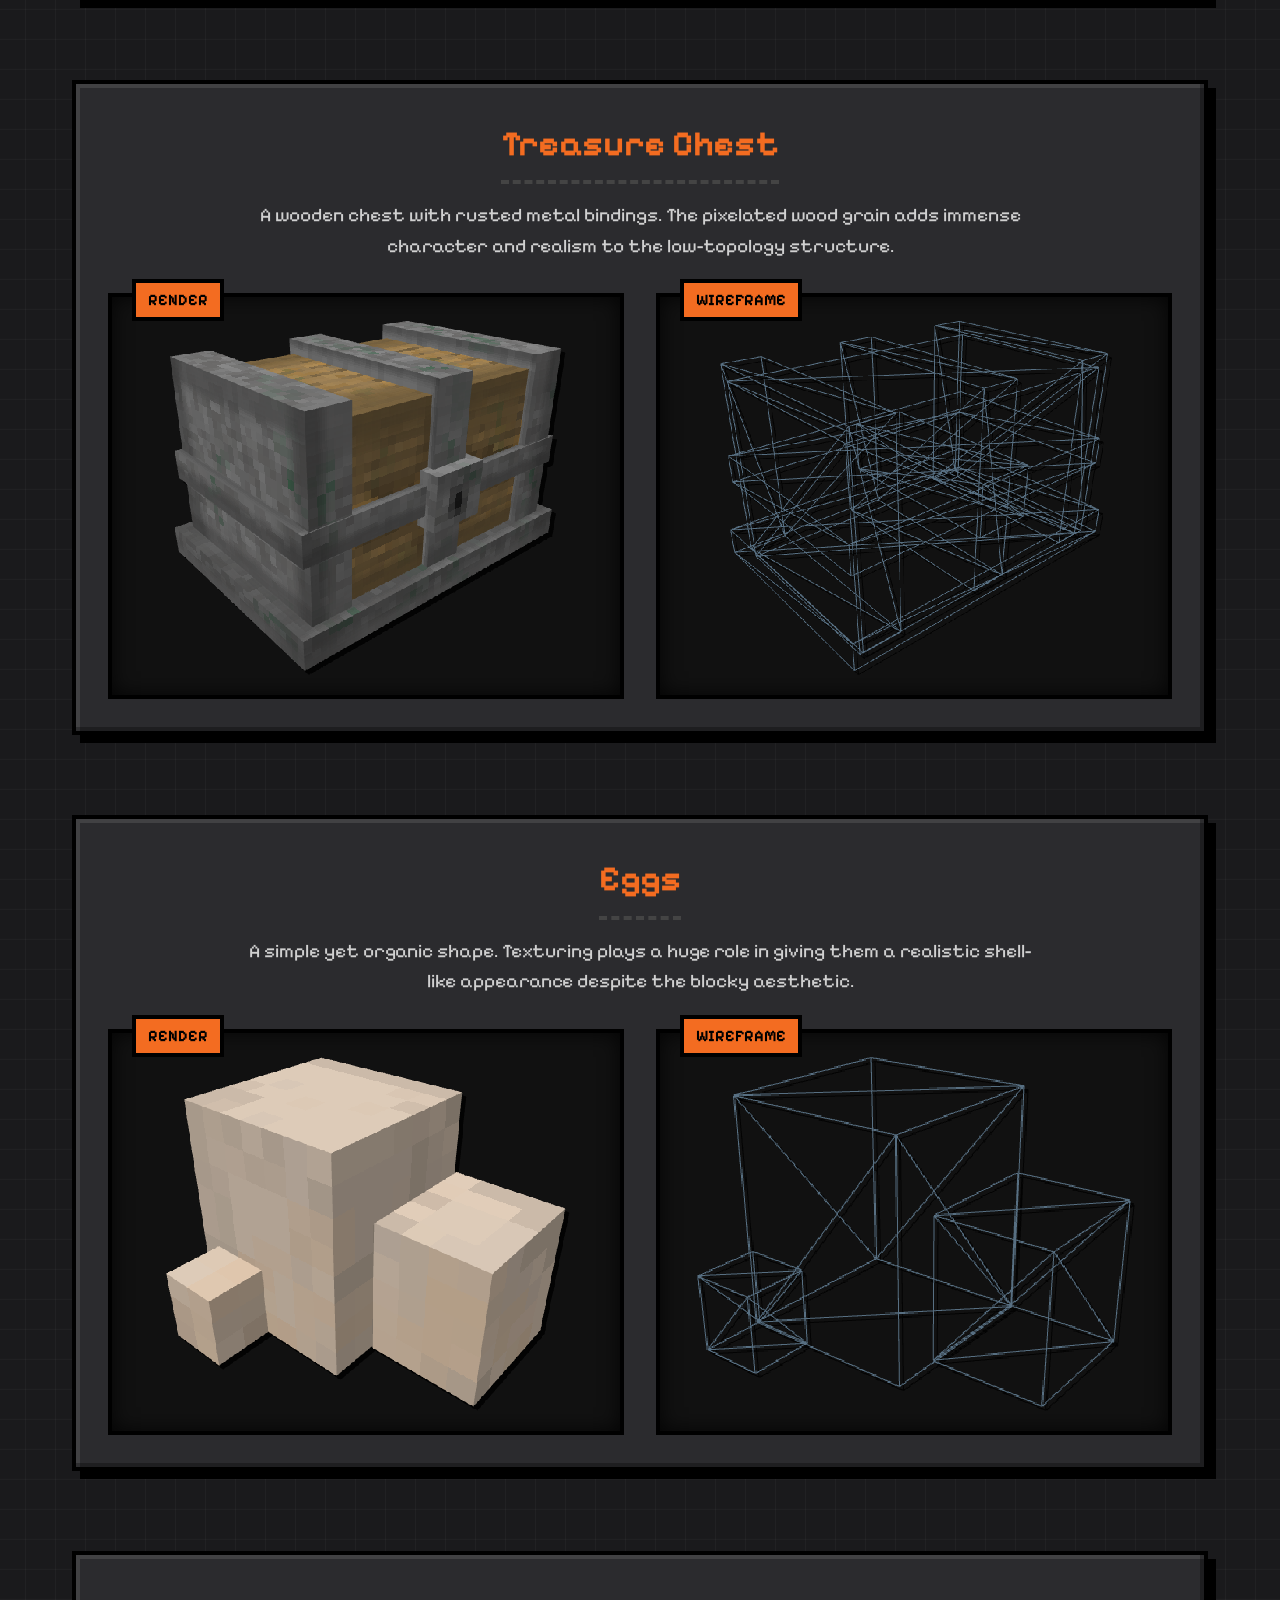
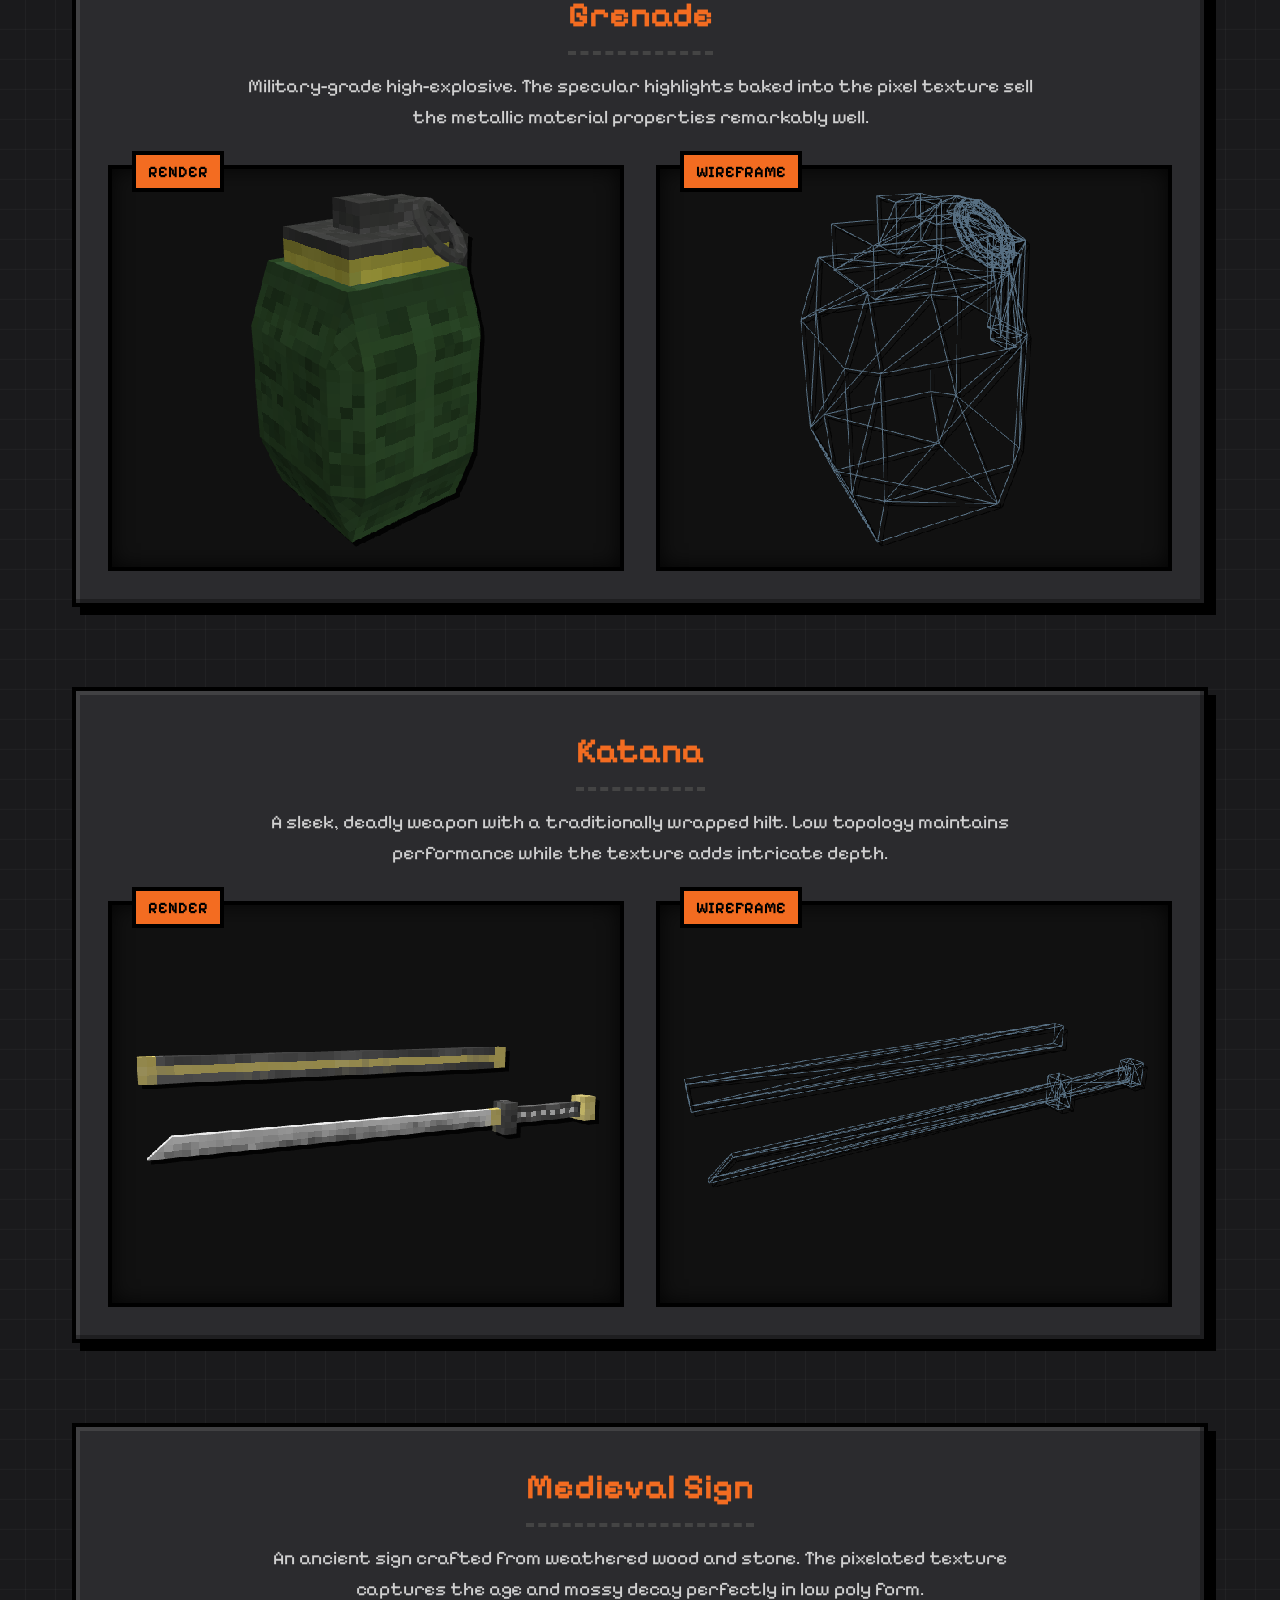
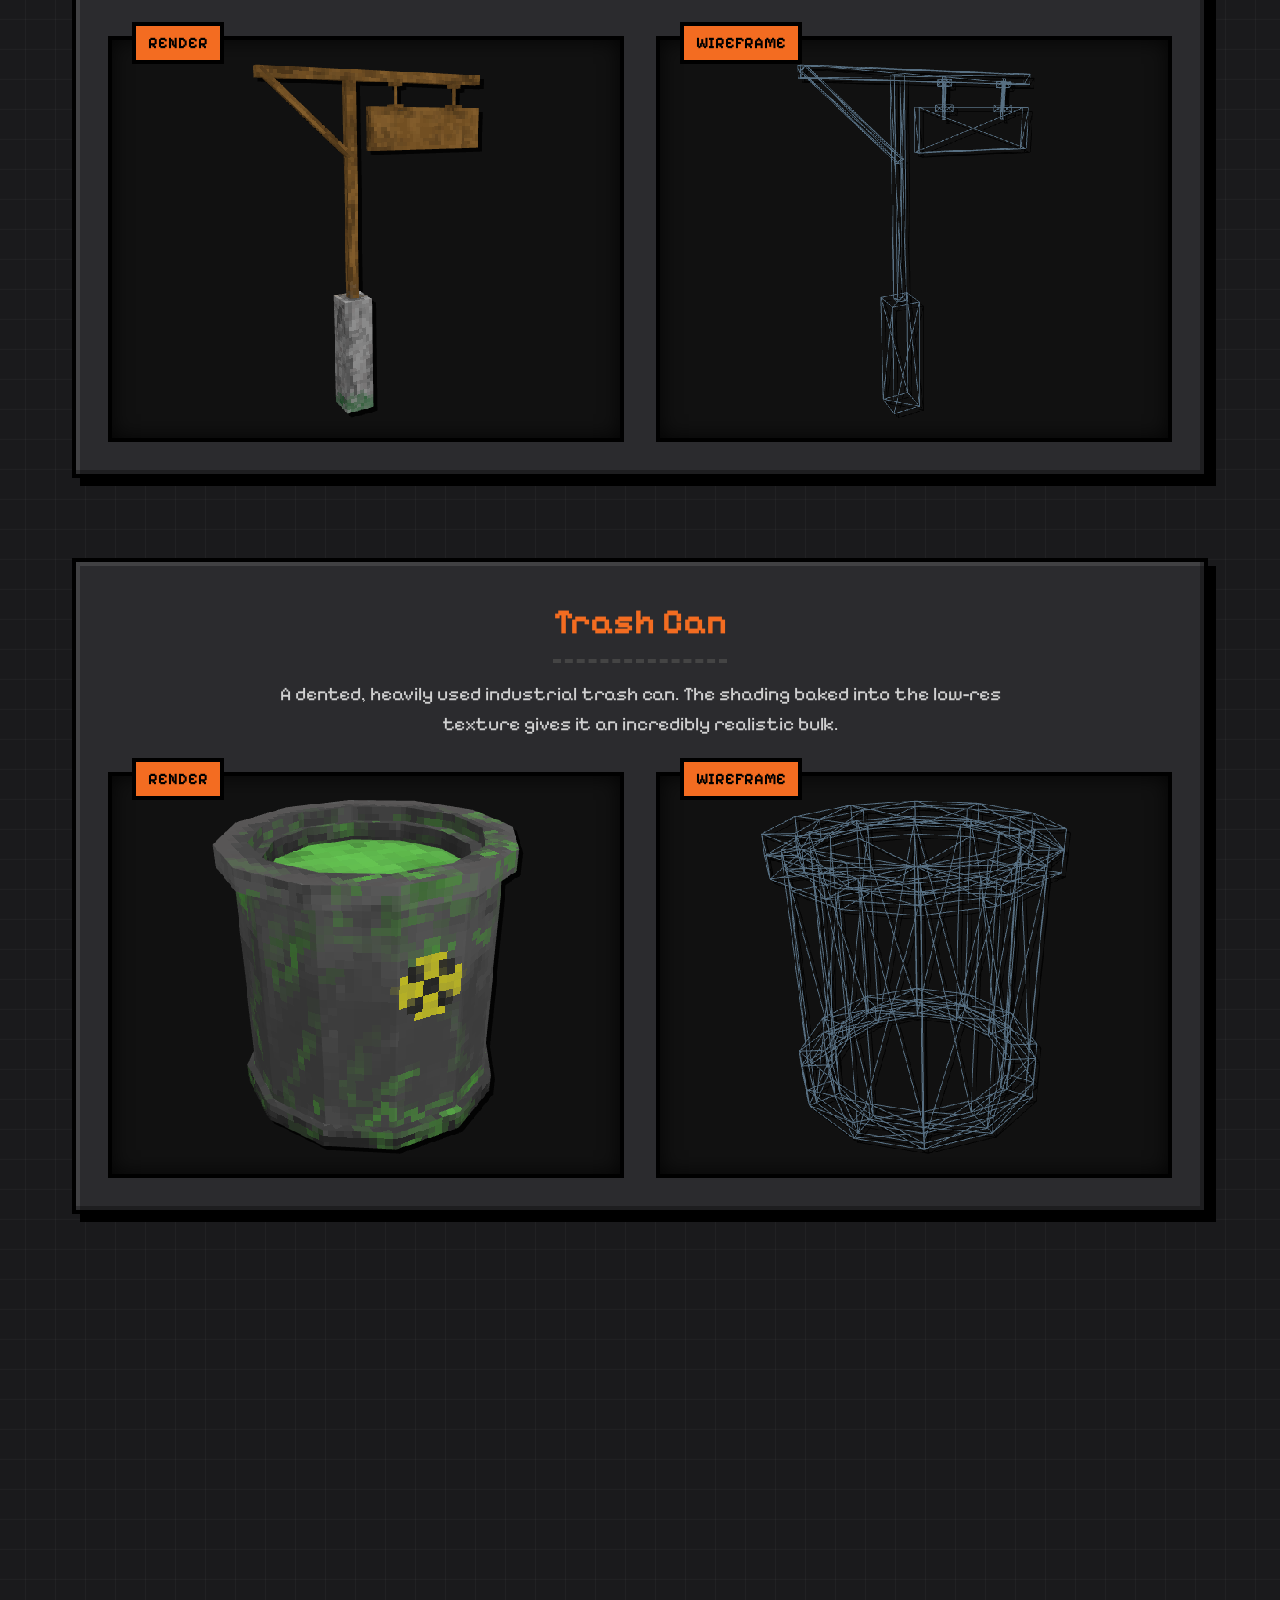
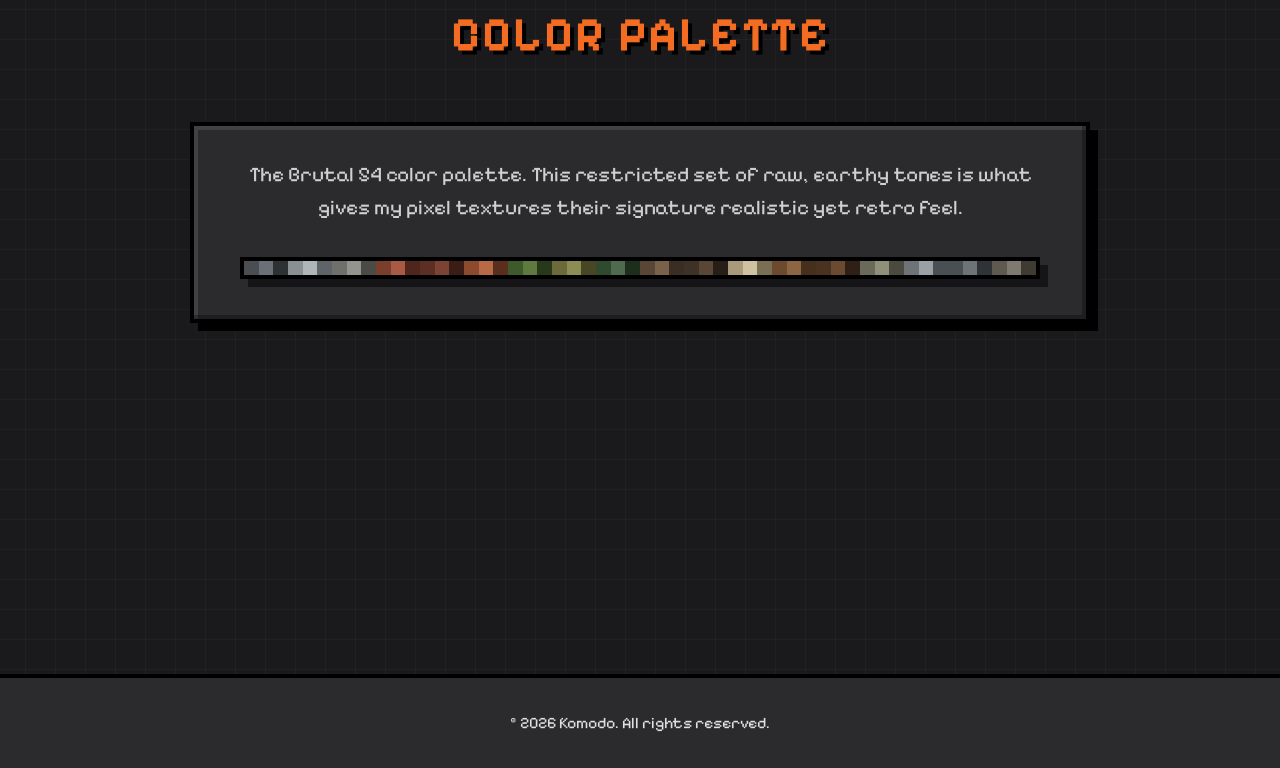
==== commit cdcd4afb: "feat: add Castle and Snowman project entries with corresponding renders and wireframes to portfolio " ====
--- a/index.html
+++ b/index.html
@@ -45,6 +45,24 @@
         <section id="works" class="works section">
             <h2 class="section-title">Previous Work</h2>
             <div class="works-grid">
+                <!-- Frame -2 -->
+                <div class="work-frame pixel-frame">
+                    <div class="work-info">
+                        <h3>Ancient Castle</h3>
+                        <p>A majestic ancient castle built with sturdy stone blocks. The pixel texturing captures the worn battlements and historic grandeur of this low-poly fortress.</p>
+                    </div>
+                    <div class="work-images">
+                        <div class="image-wrapper">
+                            <span class="image-label">Render</span>
+                            <img src="assets/models/Show_Castle.png" alt="Castle Render" loading="lazy">
+                        </div>
+                        <div class="image-wrapper">
+                            <span class="image-label">Wireframe</span>
+                            <img src="assets/wireframes/CastelWireframe.png" alt="Castle Wireframe" loading="lazy">
+                        </div>
+                    </div>
+                </div>
+
                 <!-- Frame -1 -->
                 <div class="work-frame pixel-frame">
                     <div class="work-info">
@@ -77,6 +95,23 @@
                         <div class="image-wrapper">
                             <span class="image-label">Wireframe</span>
                             <img src="assets/wireframes/BannerWireframe.png" alt="Banner Wireframe" loading="lazy">
+                        </div>
+                    </div>
+                </div>
+
+                <div class="work-frame pixel-frame">
+                    <div class="work-info">
+                        <h3>Snowman</h3>
+                        <p>A classic winter snowman brought to life in blocky form. The pixelated snow textures give it a charming and nostalgic appearance while maintaining low-poly realism.</p>
+                    </div>
+                    <div class="work-images">
+                        <div class="image-wrapper">
+                            <span class="image-label">Render</span>
+                            <img src="assets/models/Show_Snowman.png" alt="Snowman Render" loading="lazy">
+                        </div>
+                        <div class="image-wrapper">
+                            <span class="image-label">Wireframe</span>
+                            <img src="assets/wireframes/Snowman_Wireframe.png" alt="Snowman Wireframe" loading="lazy">
                         </div>
                     </div>
                 </div>
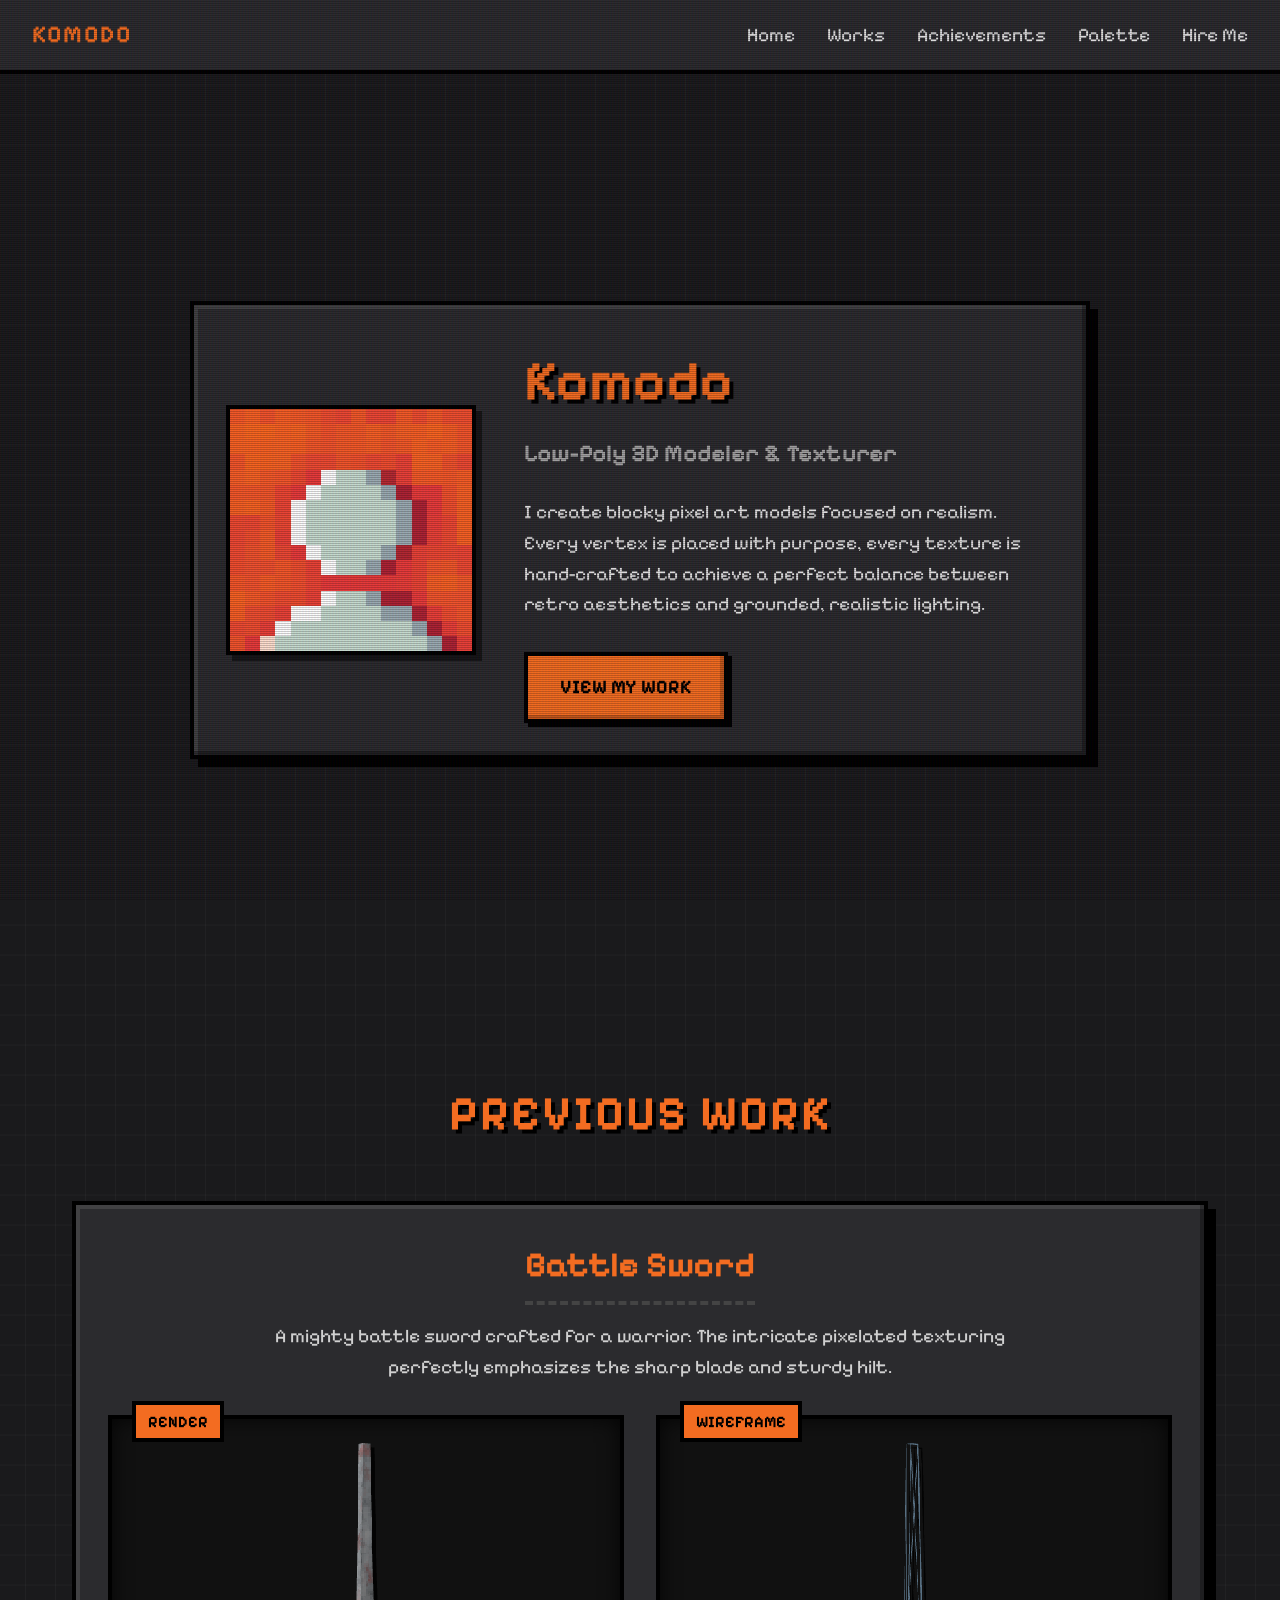
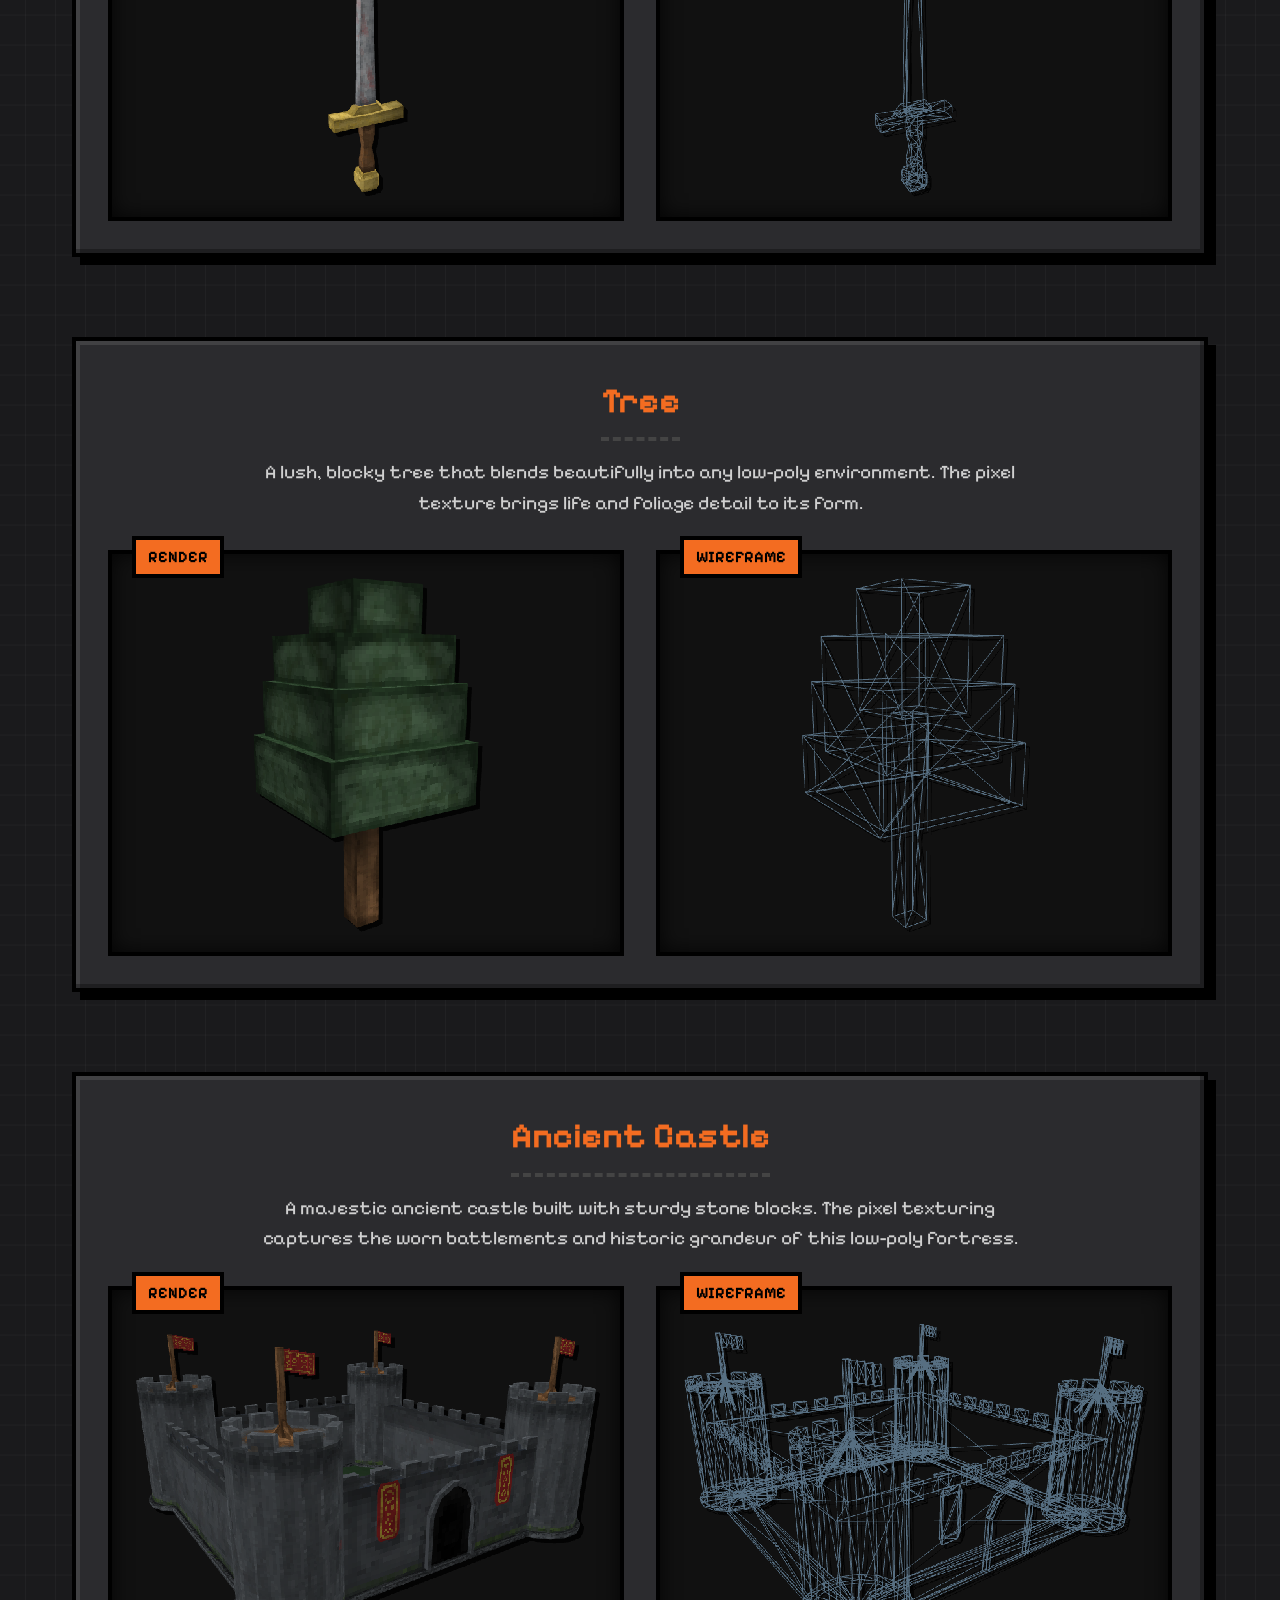
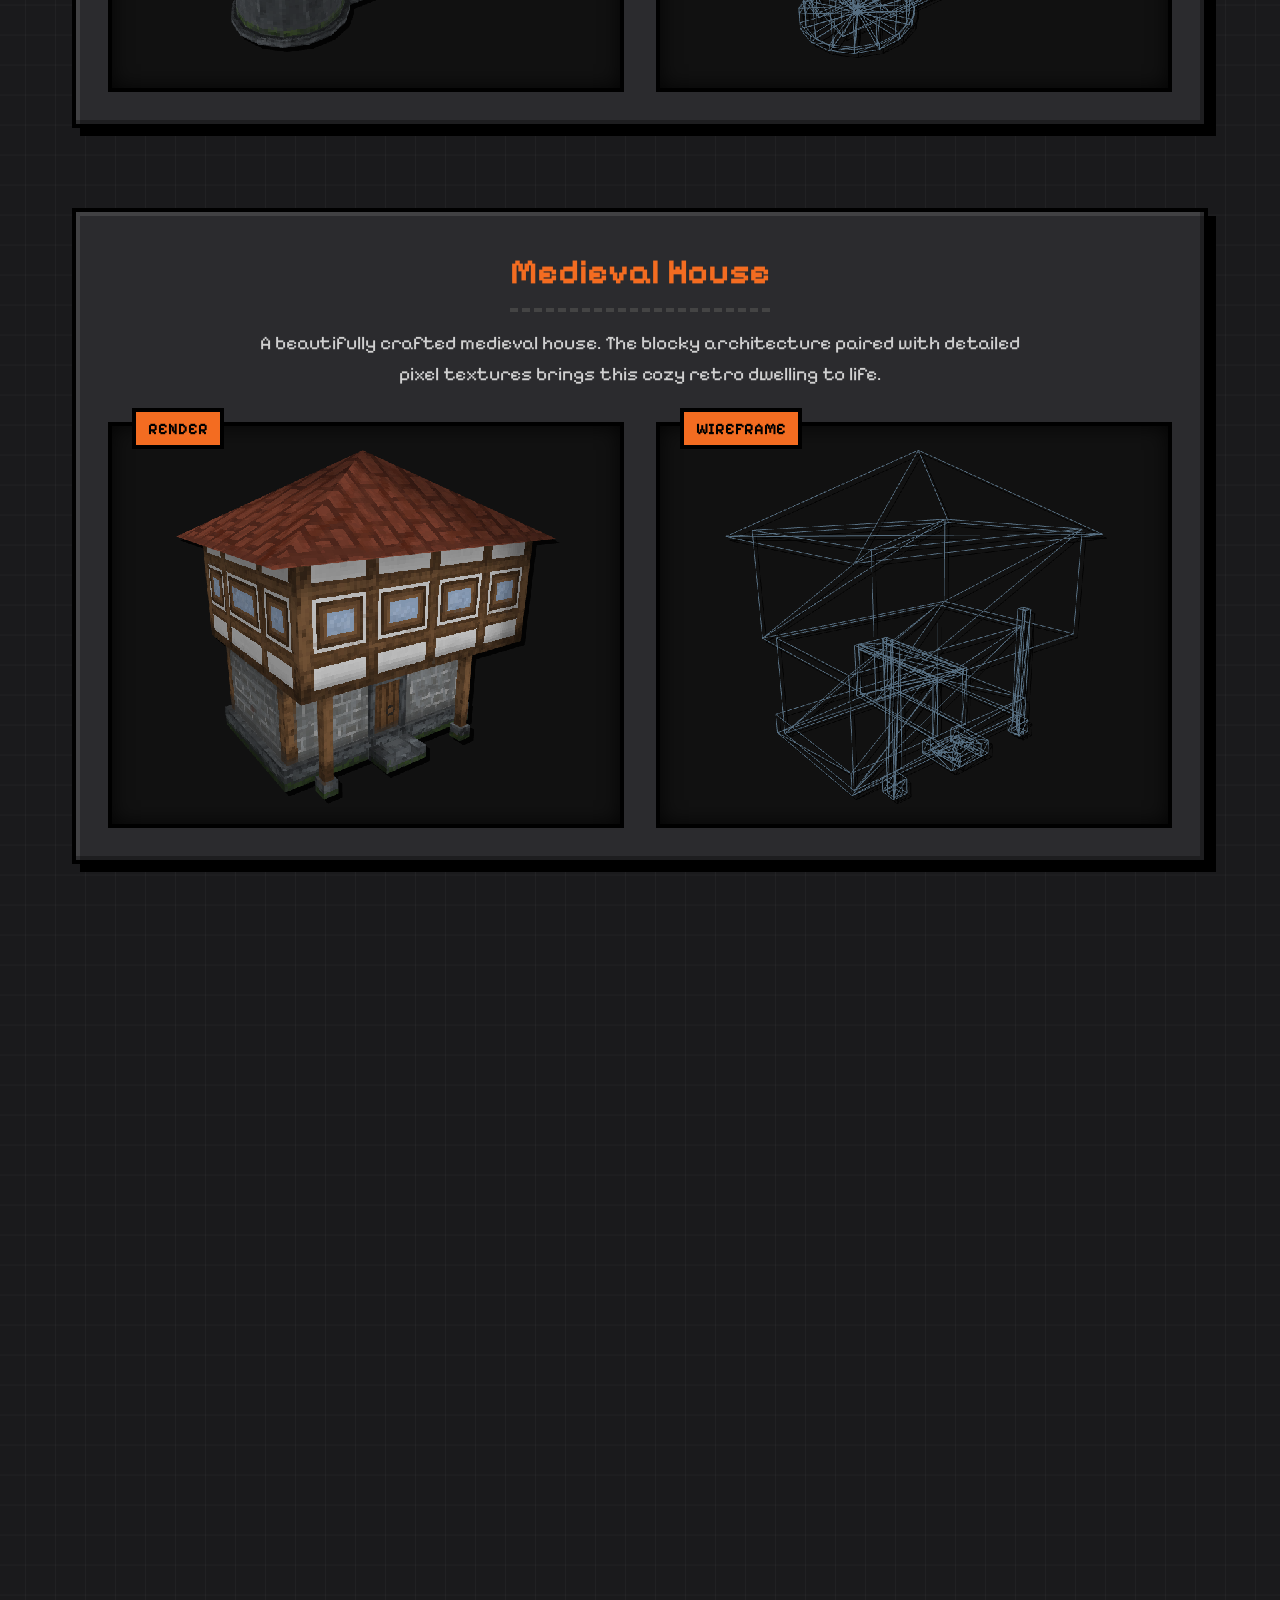
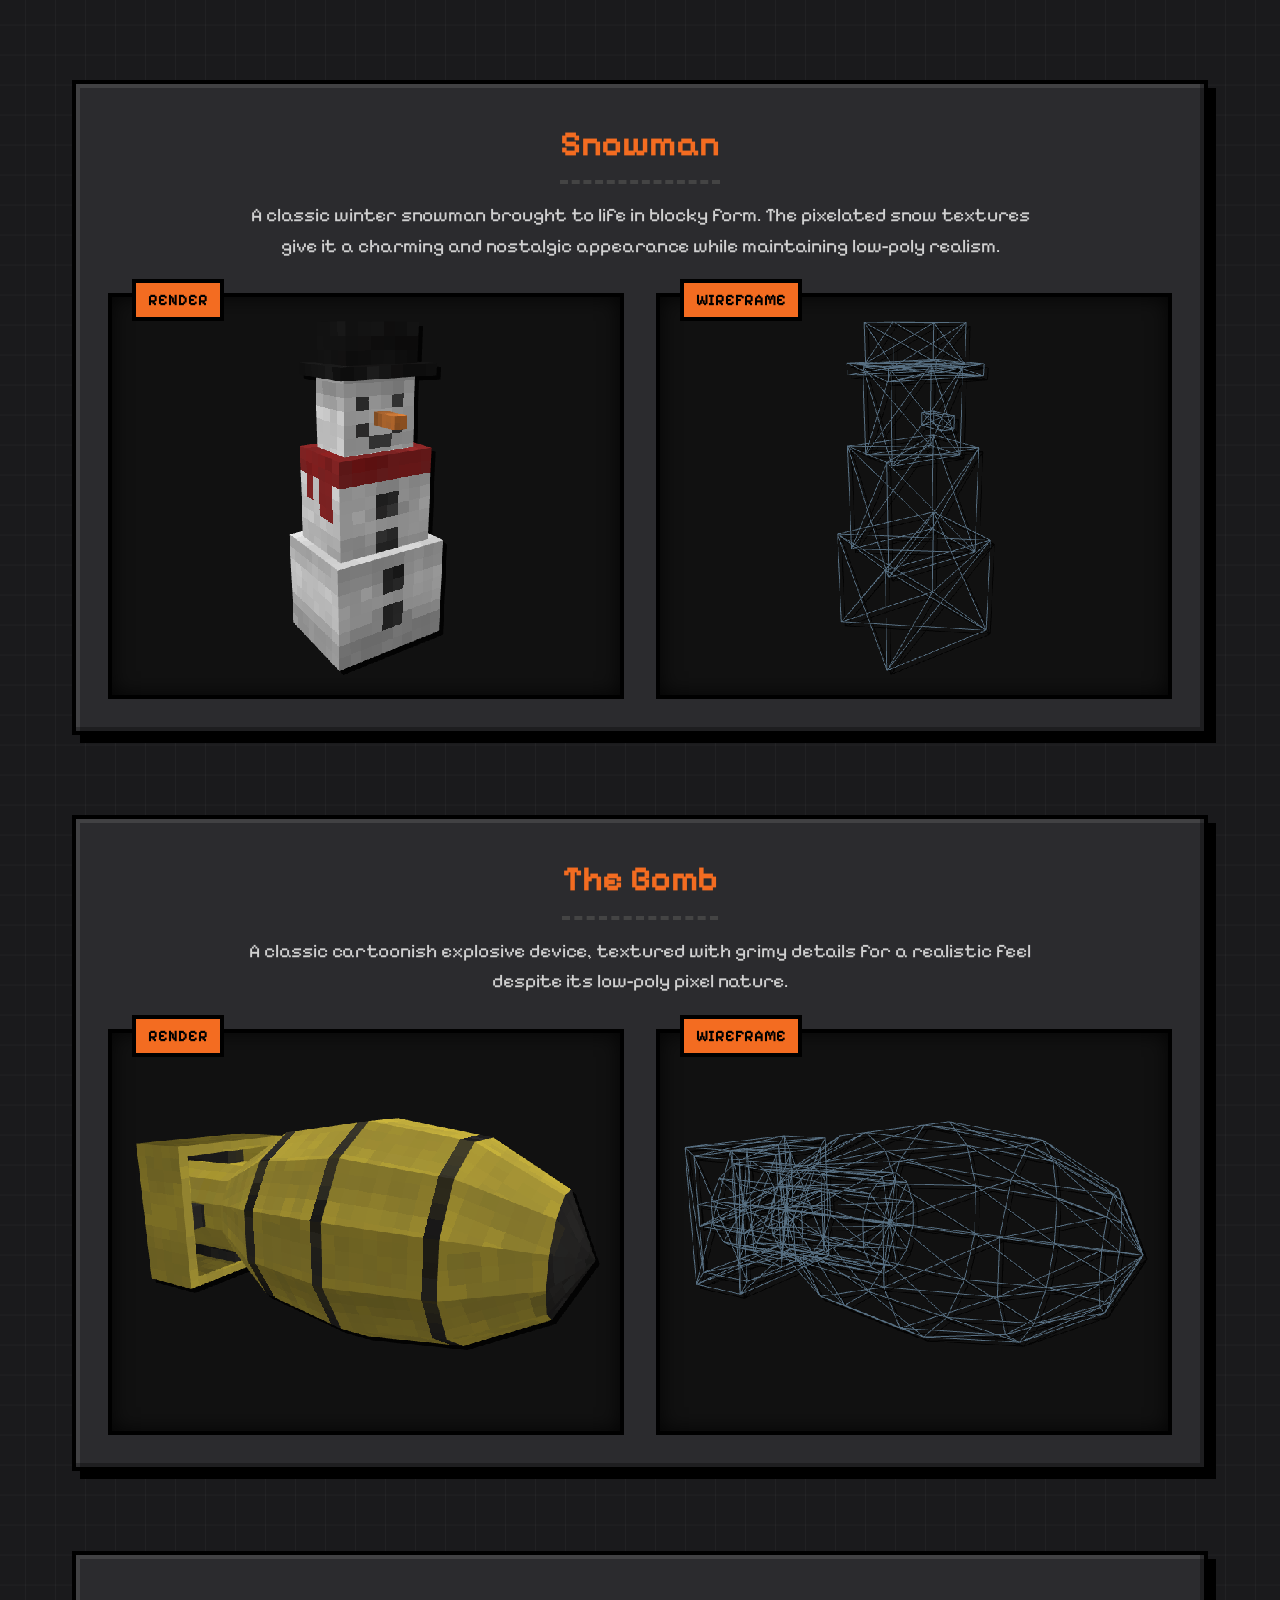
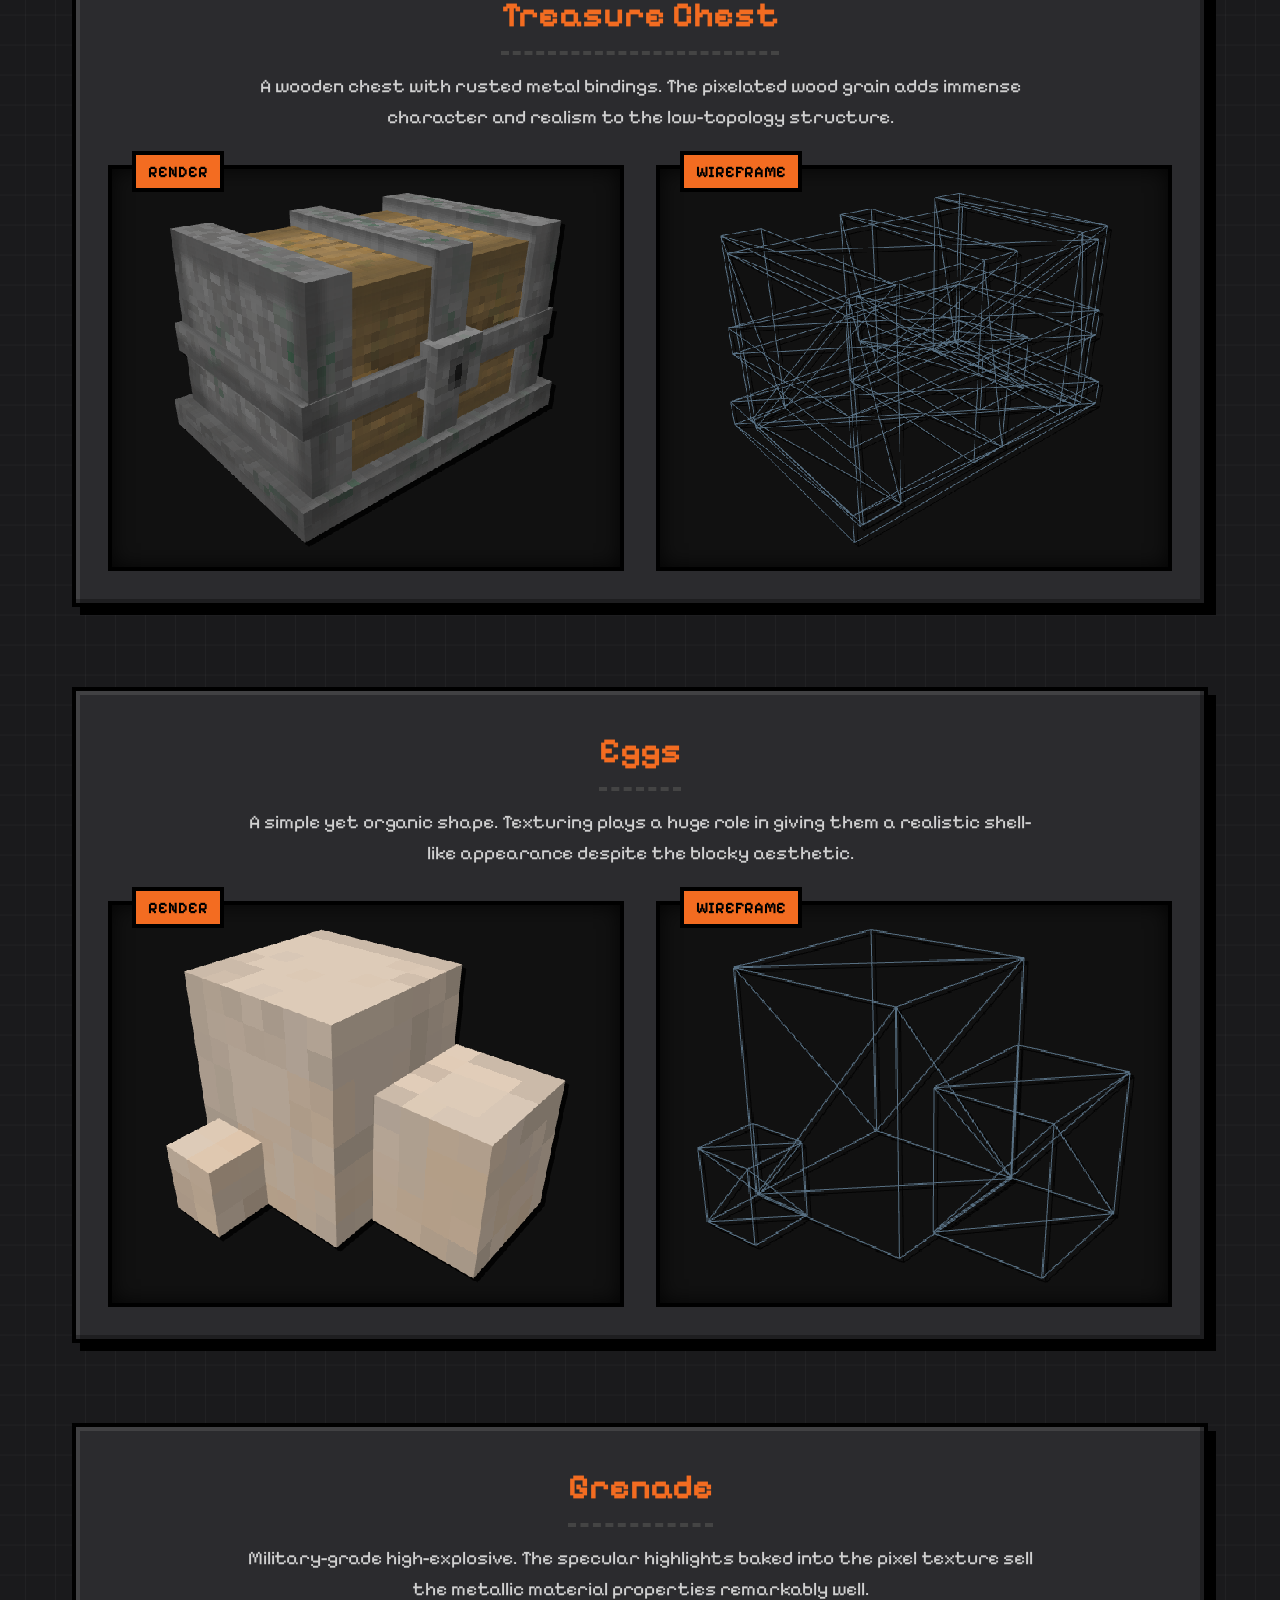
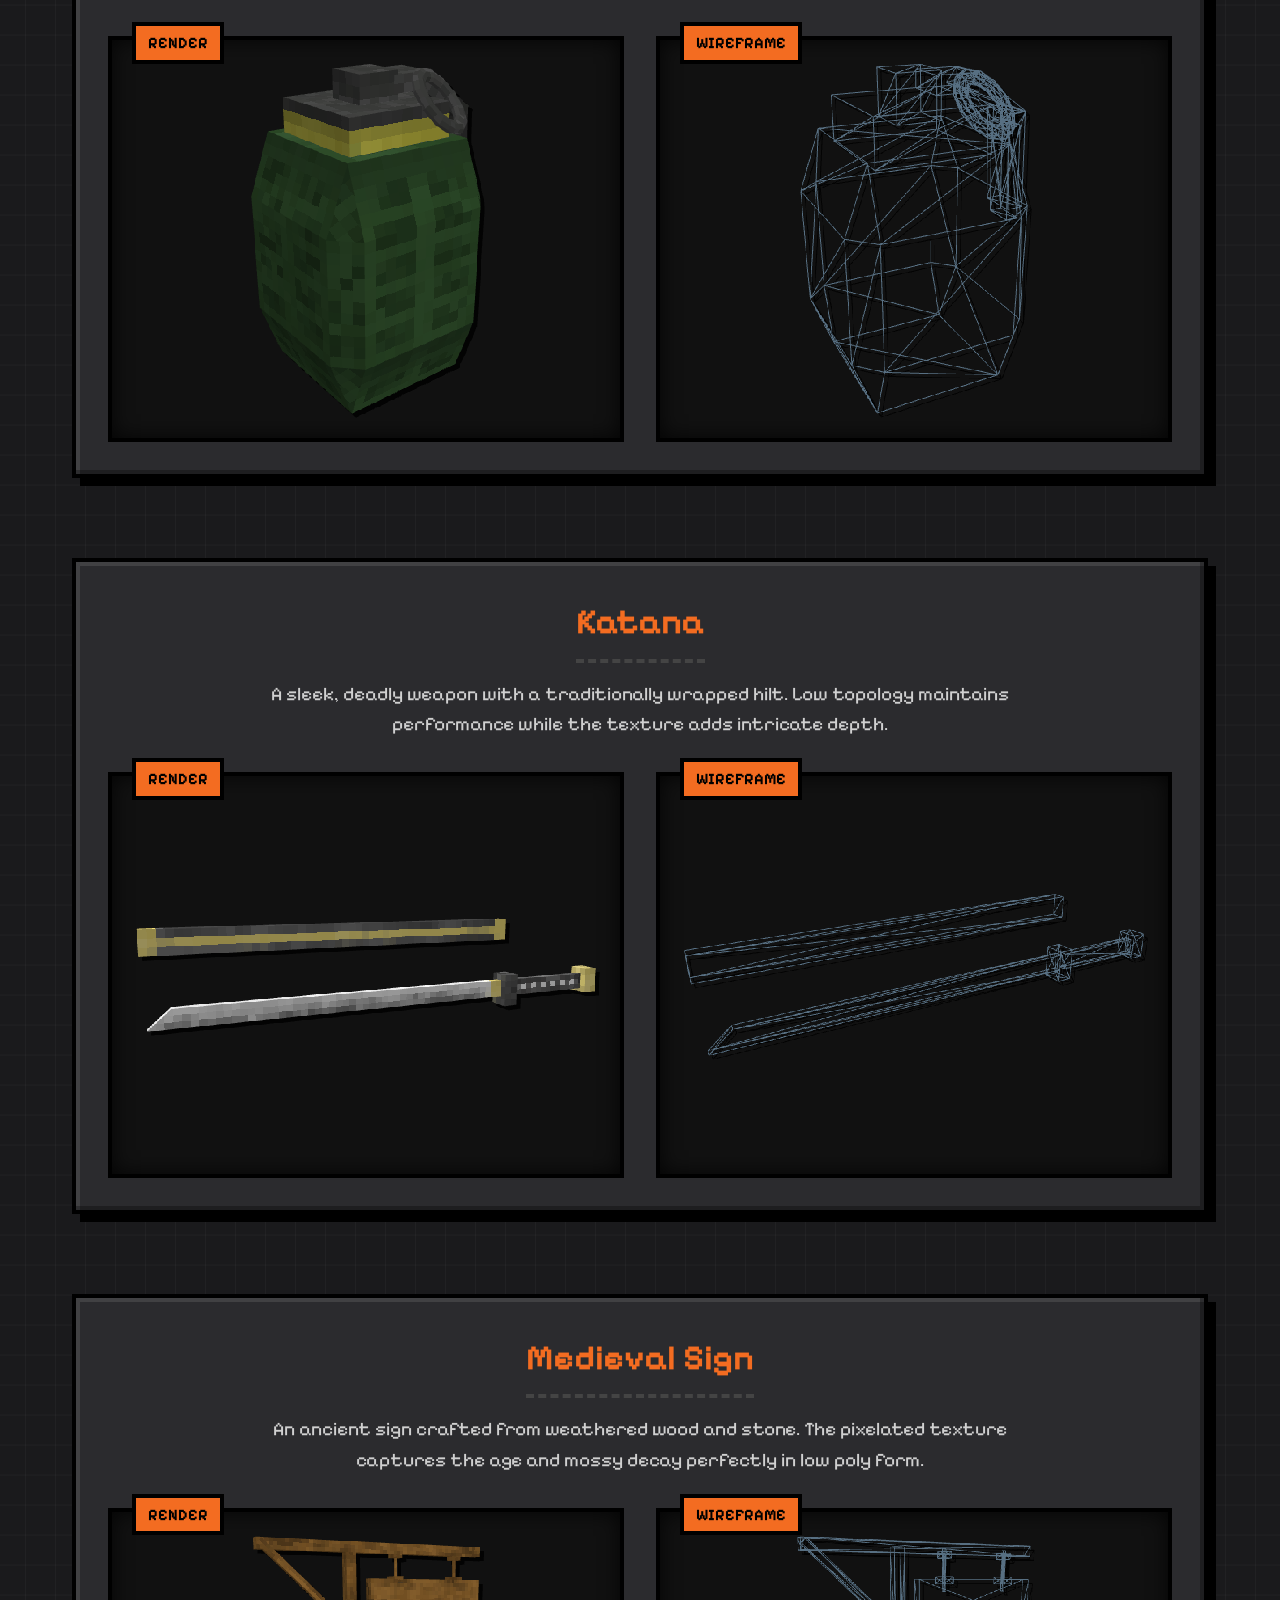
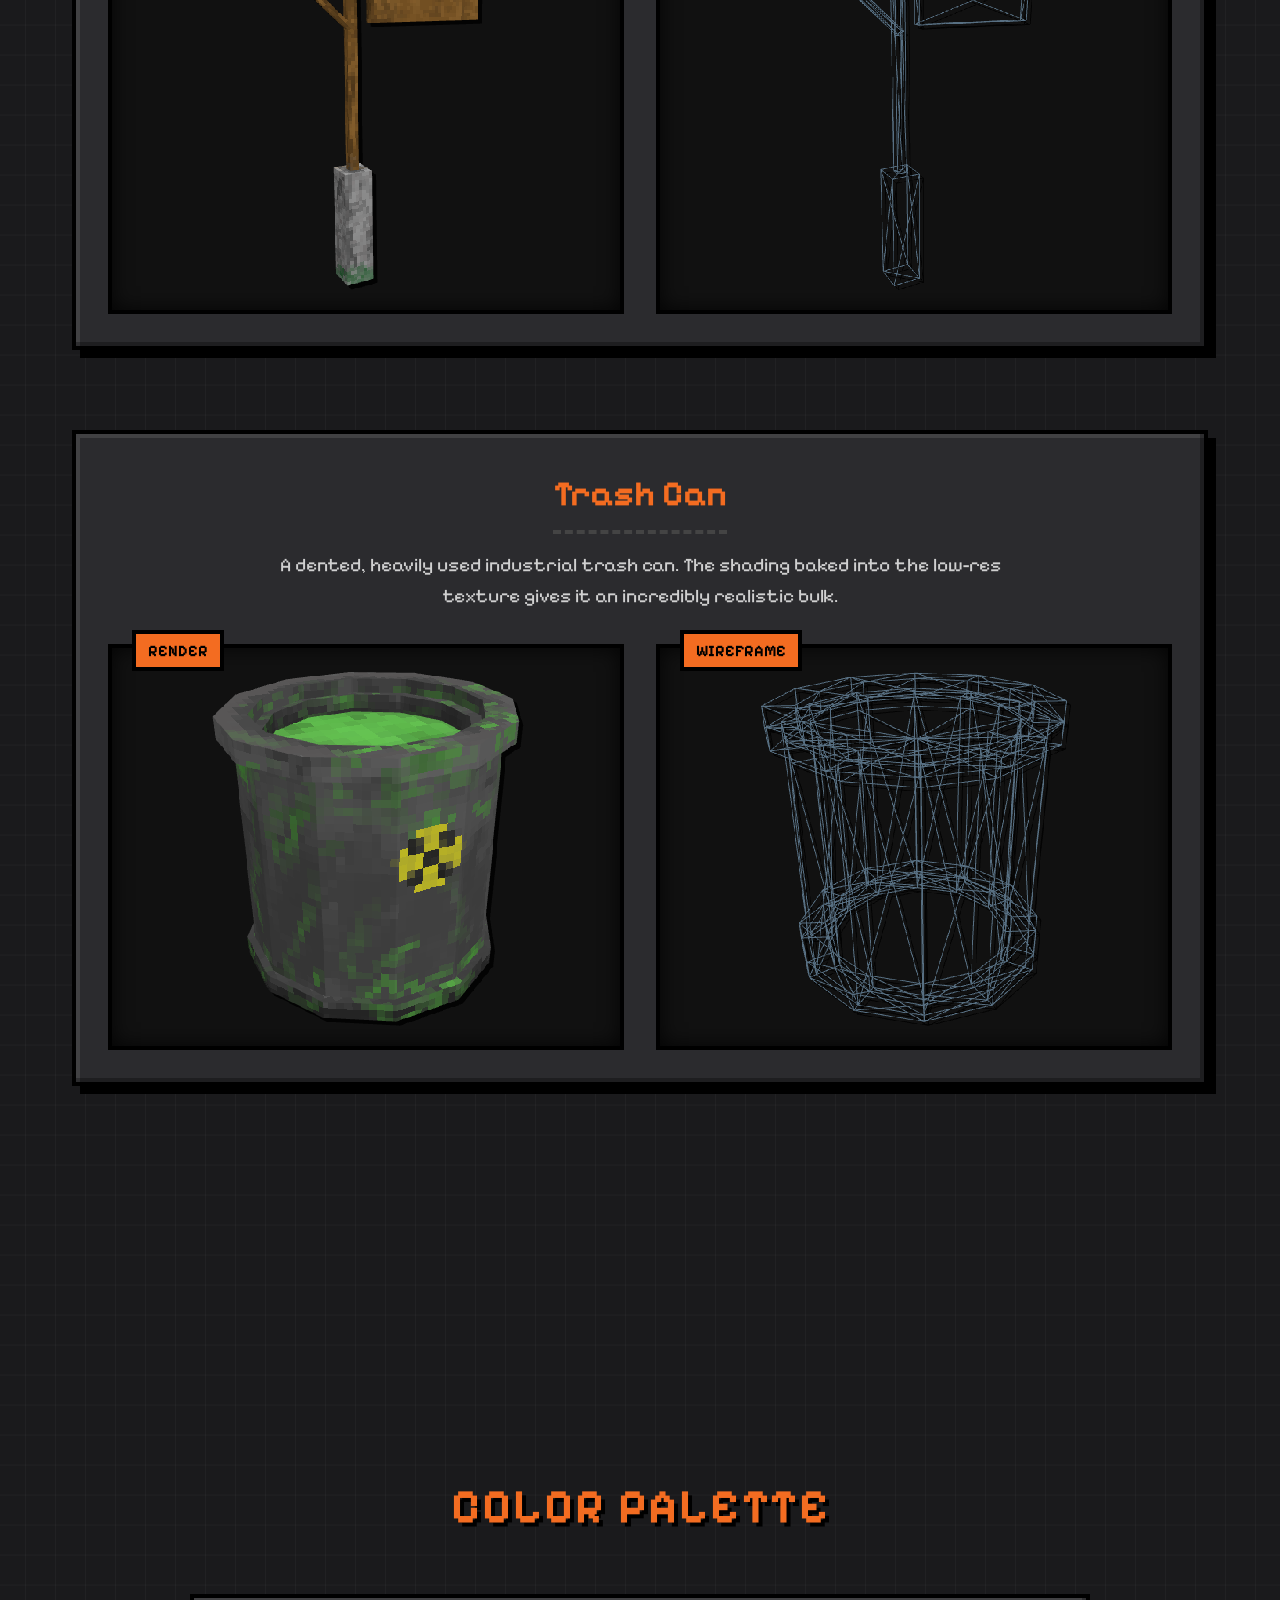
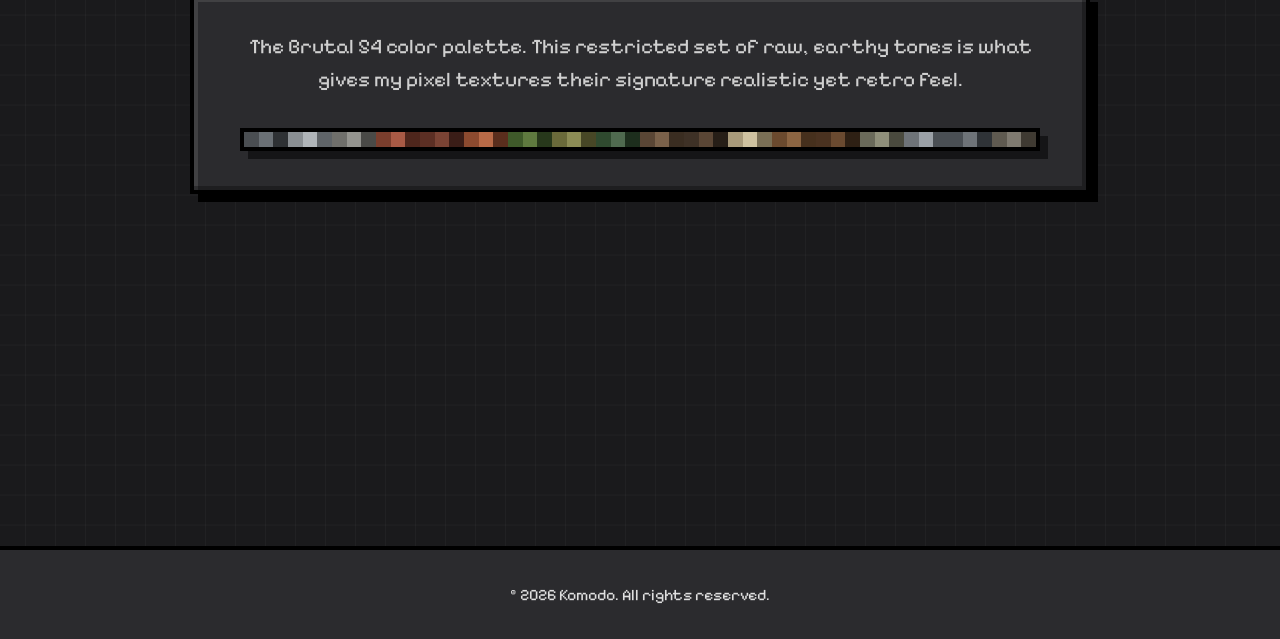
==== commit fdd1c004: "Add Battle Sword and Tree showcases and Achievements page" ====
--- a/index.html
+++ b/index.html
@@ -22,6 +22,7 @@
         <ul class="nav-links">
             <li><a href="#home">Home</a></li>
             <li><a href="#works">Works</a></li>
+            <li><a href="achievements.html">Achievements</a></li>
             <li><a href="#palette">Palette</a></li>
             <li><a href="hire.html">Hire Me</a></li>
         </ul>
@@ -45,6 +46,42 @@
         <section id="works" class="works section">
             <h2 class="section-title">Previous Work</h2>
             <div class="works-grid">
+                <!-- Battle Sword -->
+                <div class="work-frame pixel-frame">
+                    <div class="work-info">
+                        <h3>Battle Sword</h3>
+                        <p>A mighty battle sword crafted for a warrior. The intricate pixelated texturing perfectly emphasizes the sharp blade and sturdy hilt.</p>
+                    </div>
+                    <div class="work-images">
+                        <div class="image-wrapper">
+                            <span class="image-label">Render</span>
+                            <img src="assets/models/Show_Sword.png" alt="Sword Render" loading="lazy">
+                        </div>
+                        <div class="image-wrapper">
+                            <span class="image-label">Wireframe</span>
+                            <img src="assets/wireframes/SwordWireframe.png" alt="Sword Wireframe" loading="lazy">
+                        </div>
+                    </div>
+                </div>
+
+                <!-- Tree -->
+                <div class="work-frame pixel-frame">
+                    <div class="work-info">
+                        <h3>Tree</h3>
+                        <p>A lush, blocky tree that blends beautifully into any low-poly environment. The pixel texture brings life and foliage detail to its form.</p>
+                    </div>
+                    <div class="work-images">
+                        <div class="image-wrapper">
+                            <span class="image-label">Render</span>
+                            <img src="assets/models/Show_Tree.png" alt="Tree Render" loading="lazy">
+                        </div>
+                        <div class="image-wrapper">
+                            <span class="image-label">Wireframe</span>
+                            <img src="assets/wireframes/TreeWireframe.png" alt="Tree Wireframe" loading="lazy">
+                        </div>
+                    </div>
+                </div>
+
                 <!-- Frame -2 -->
                 <div class="work-frame pixel-frame">
                     <div class="work-info">
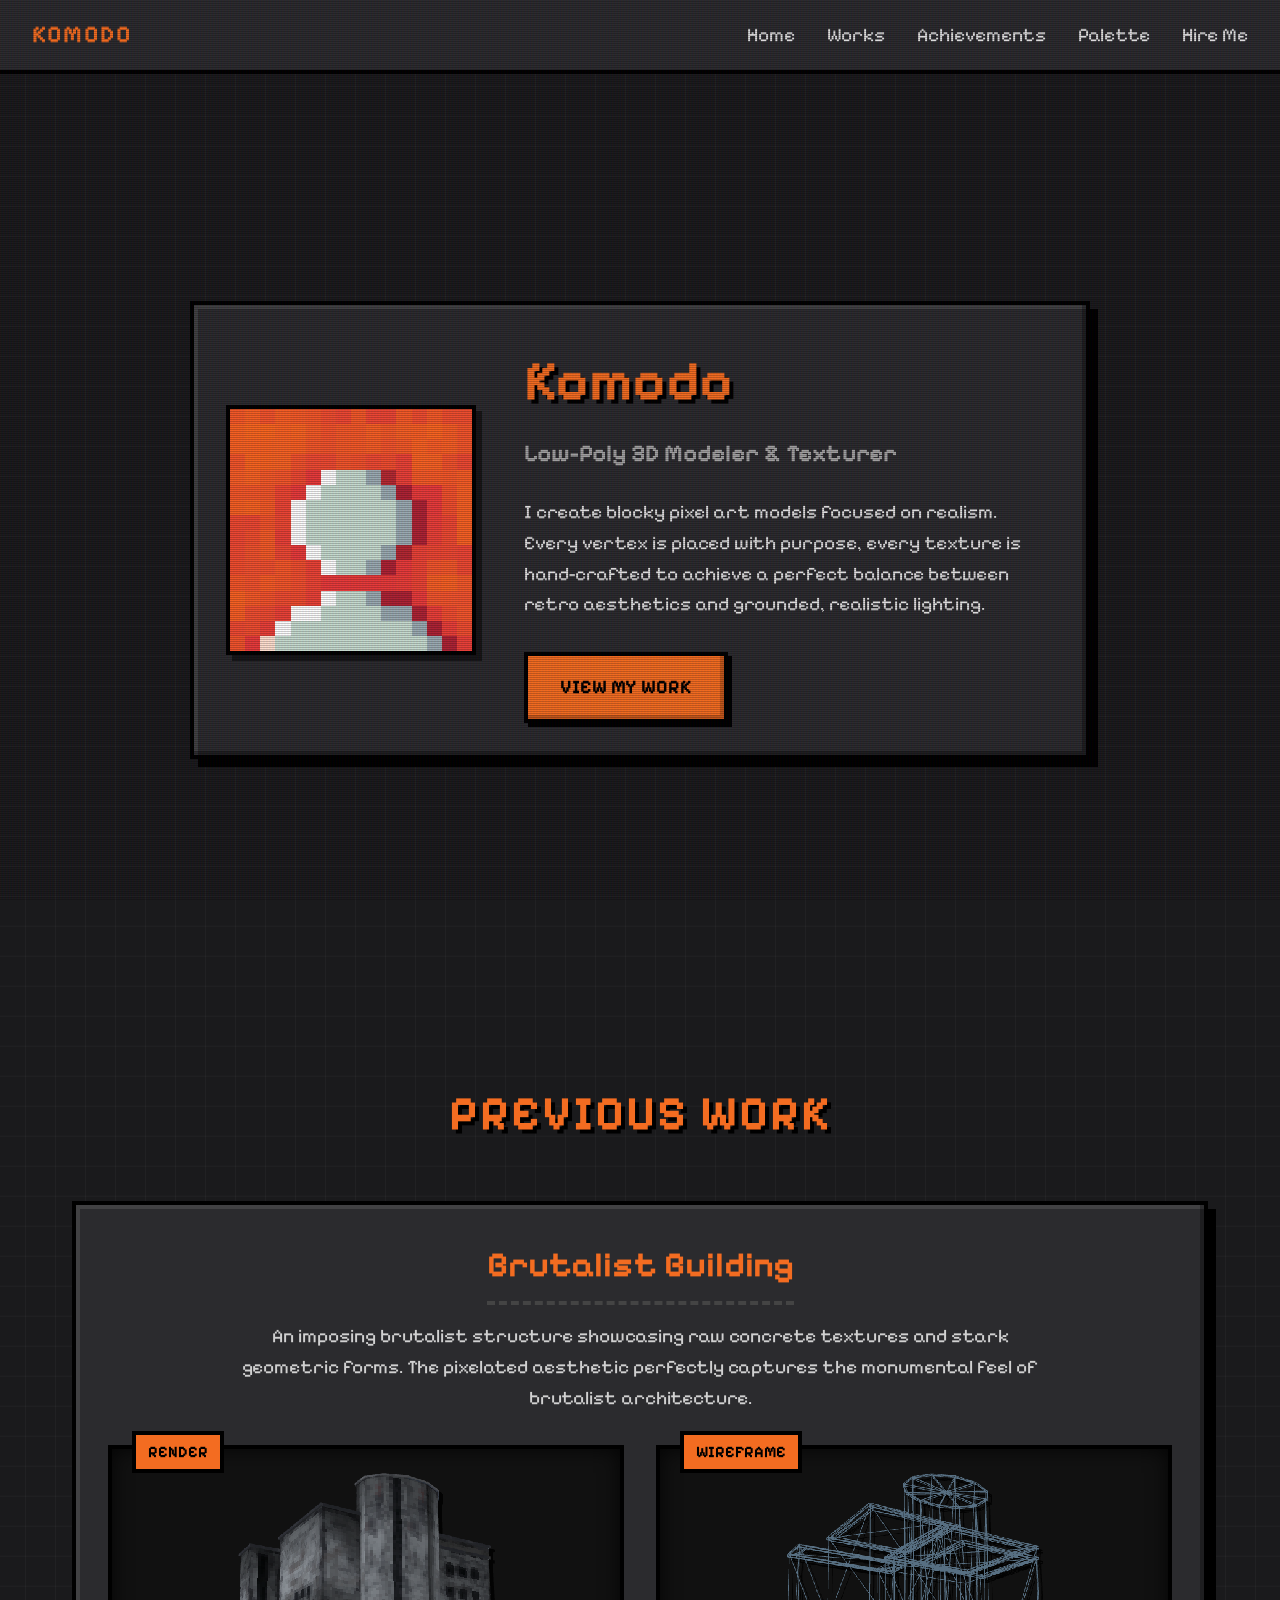
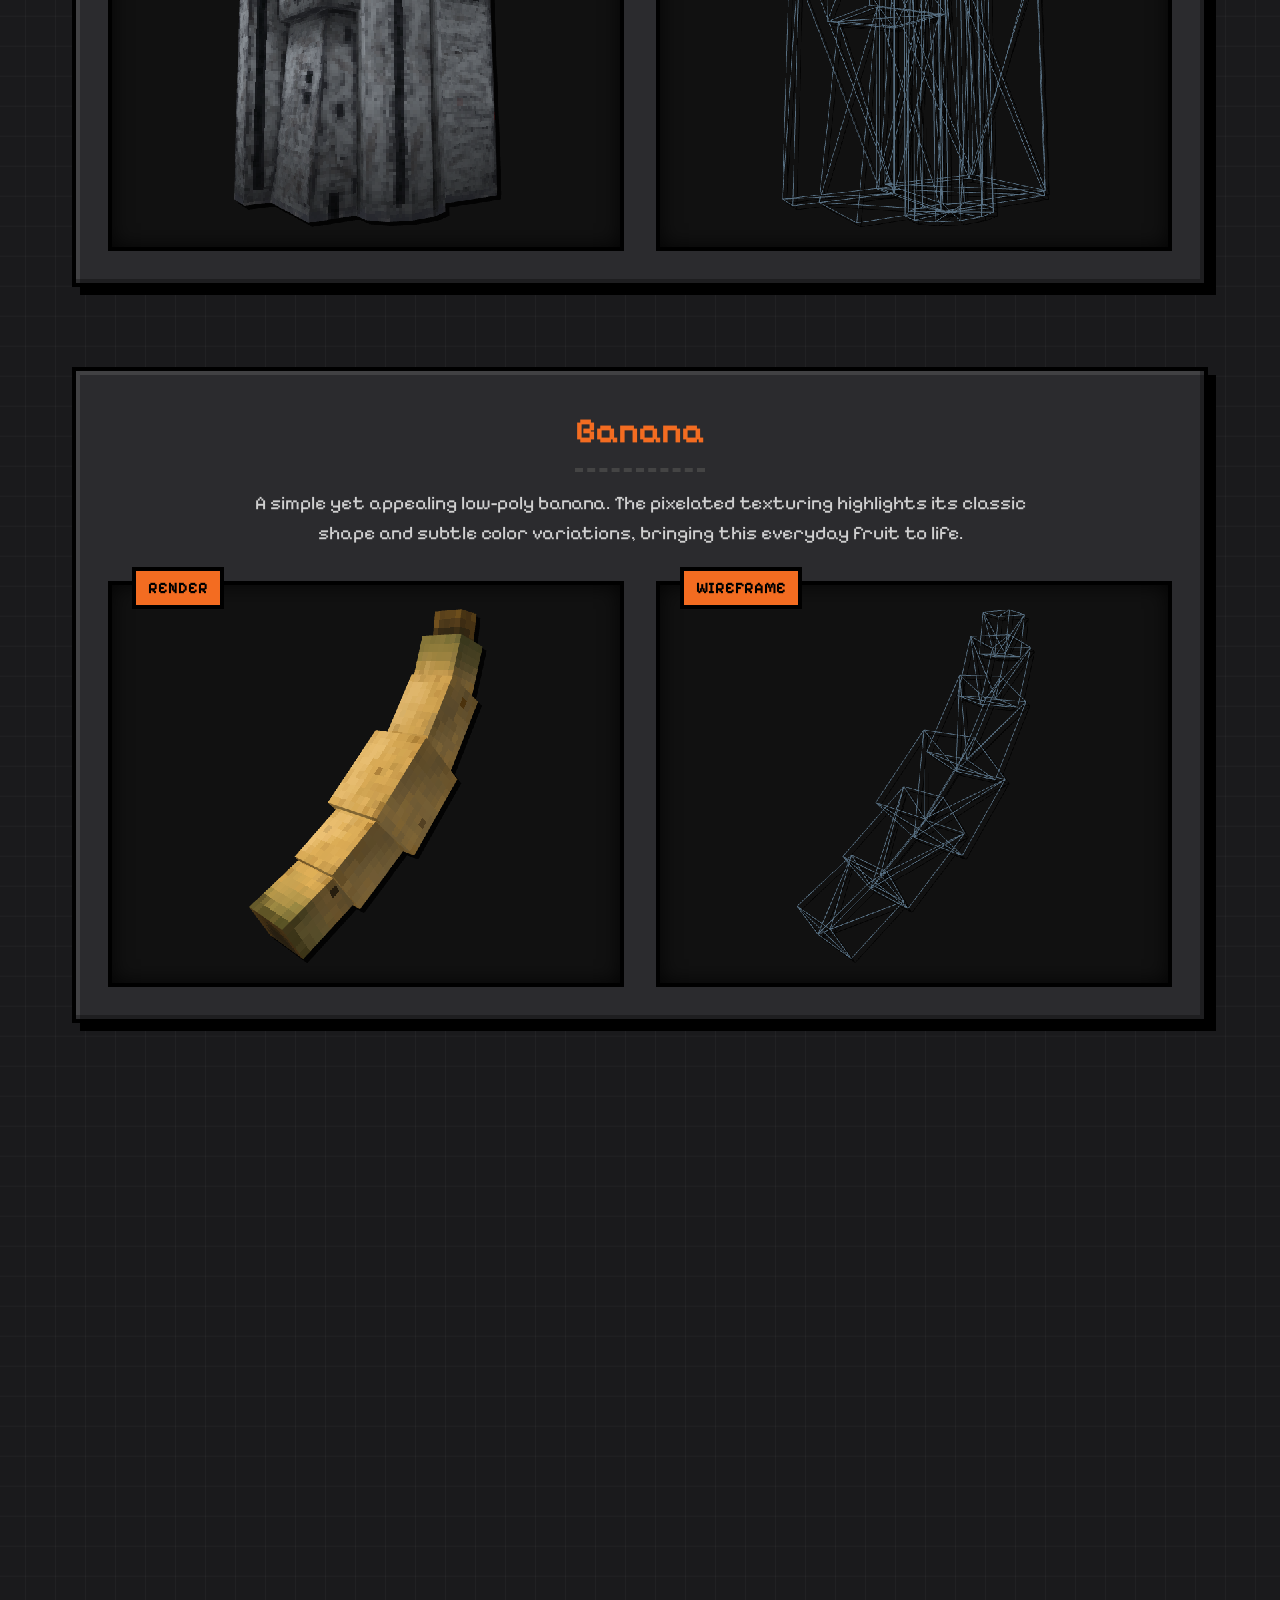
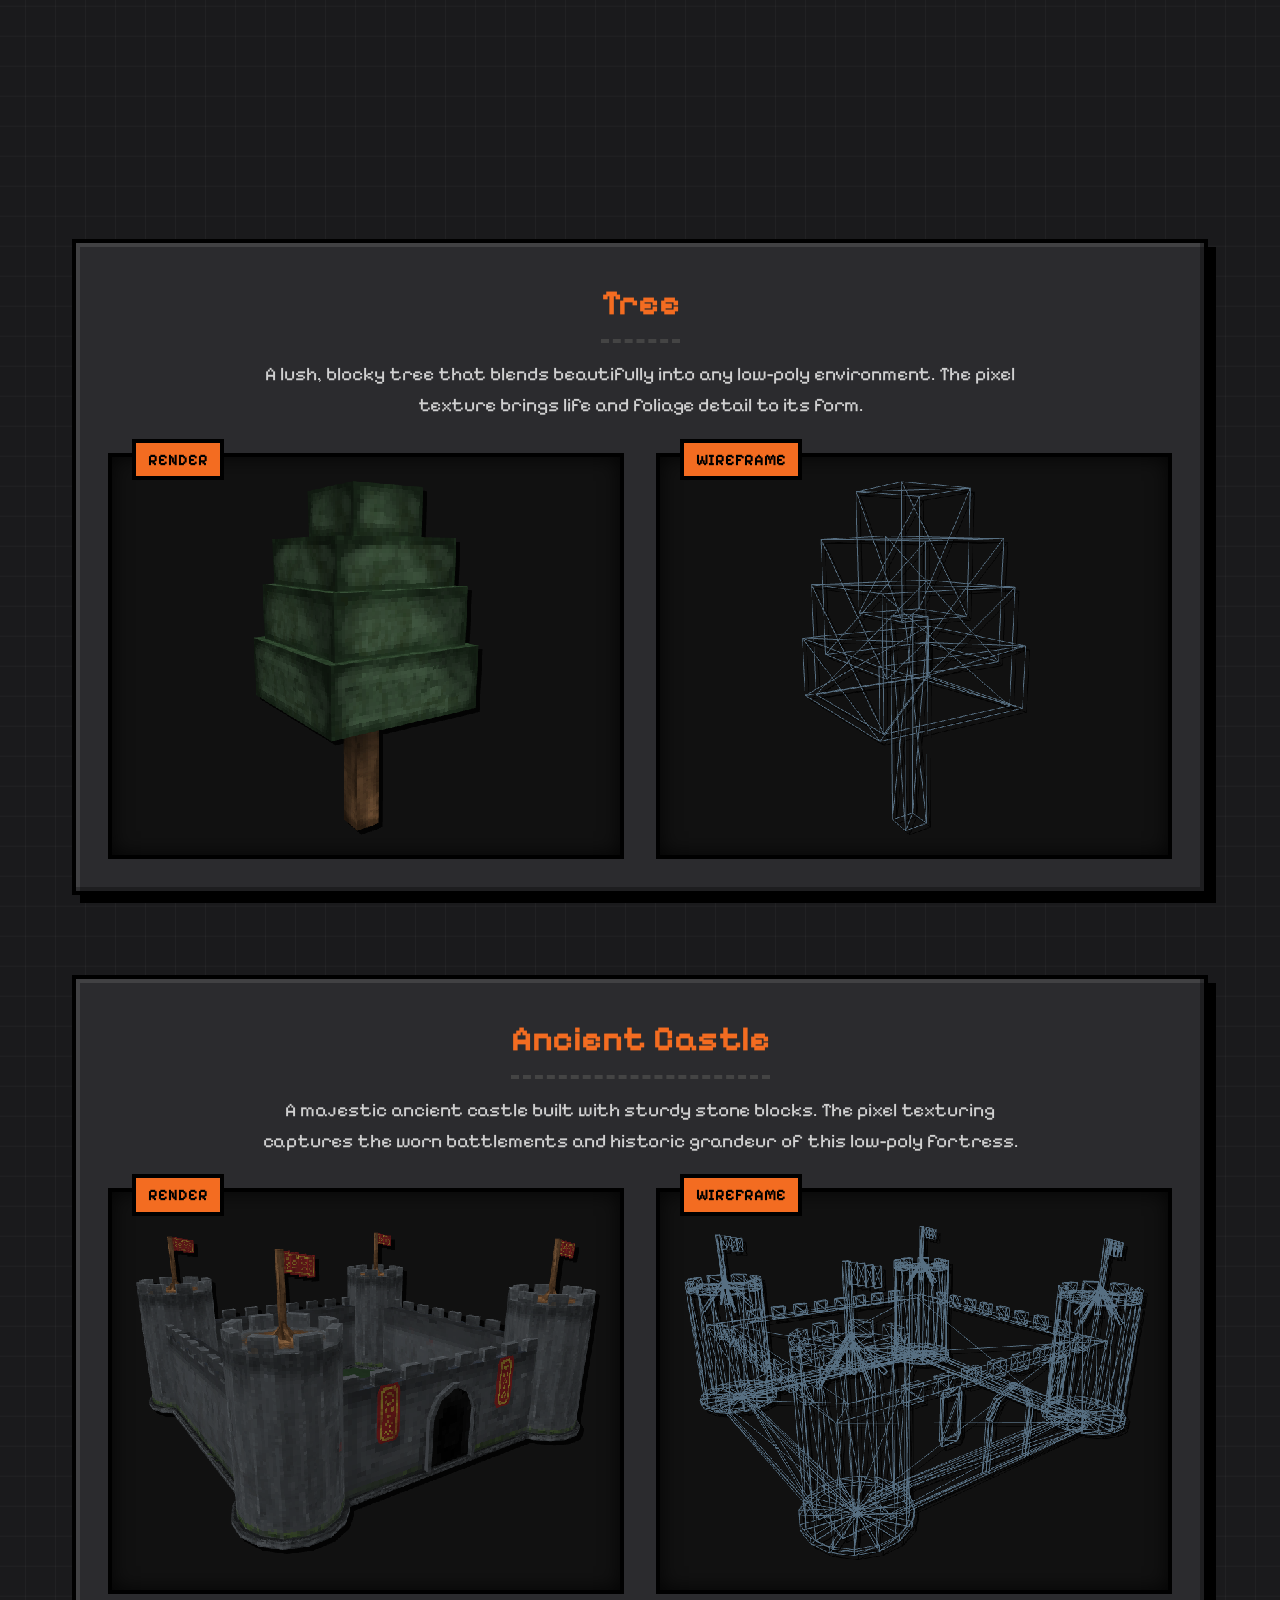
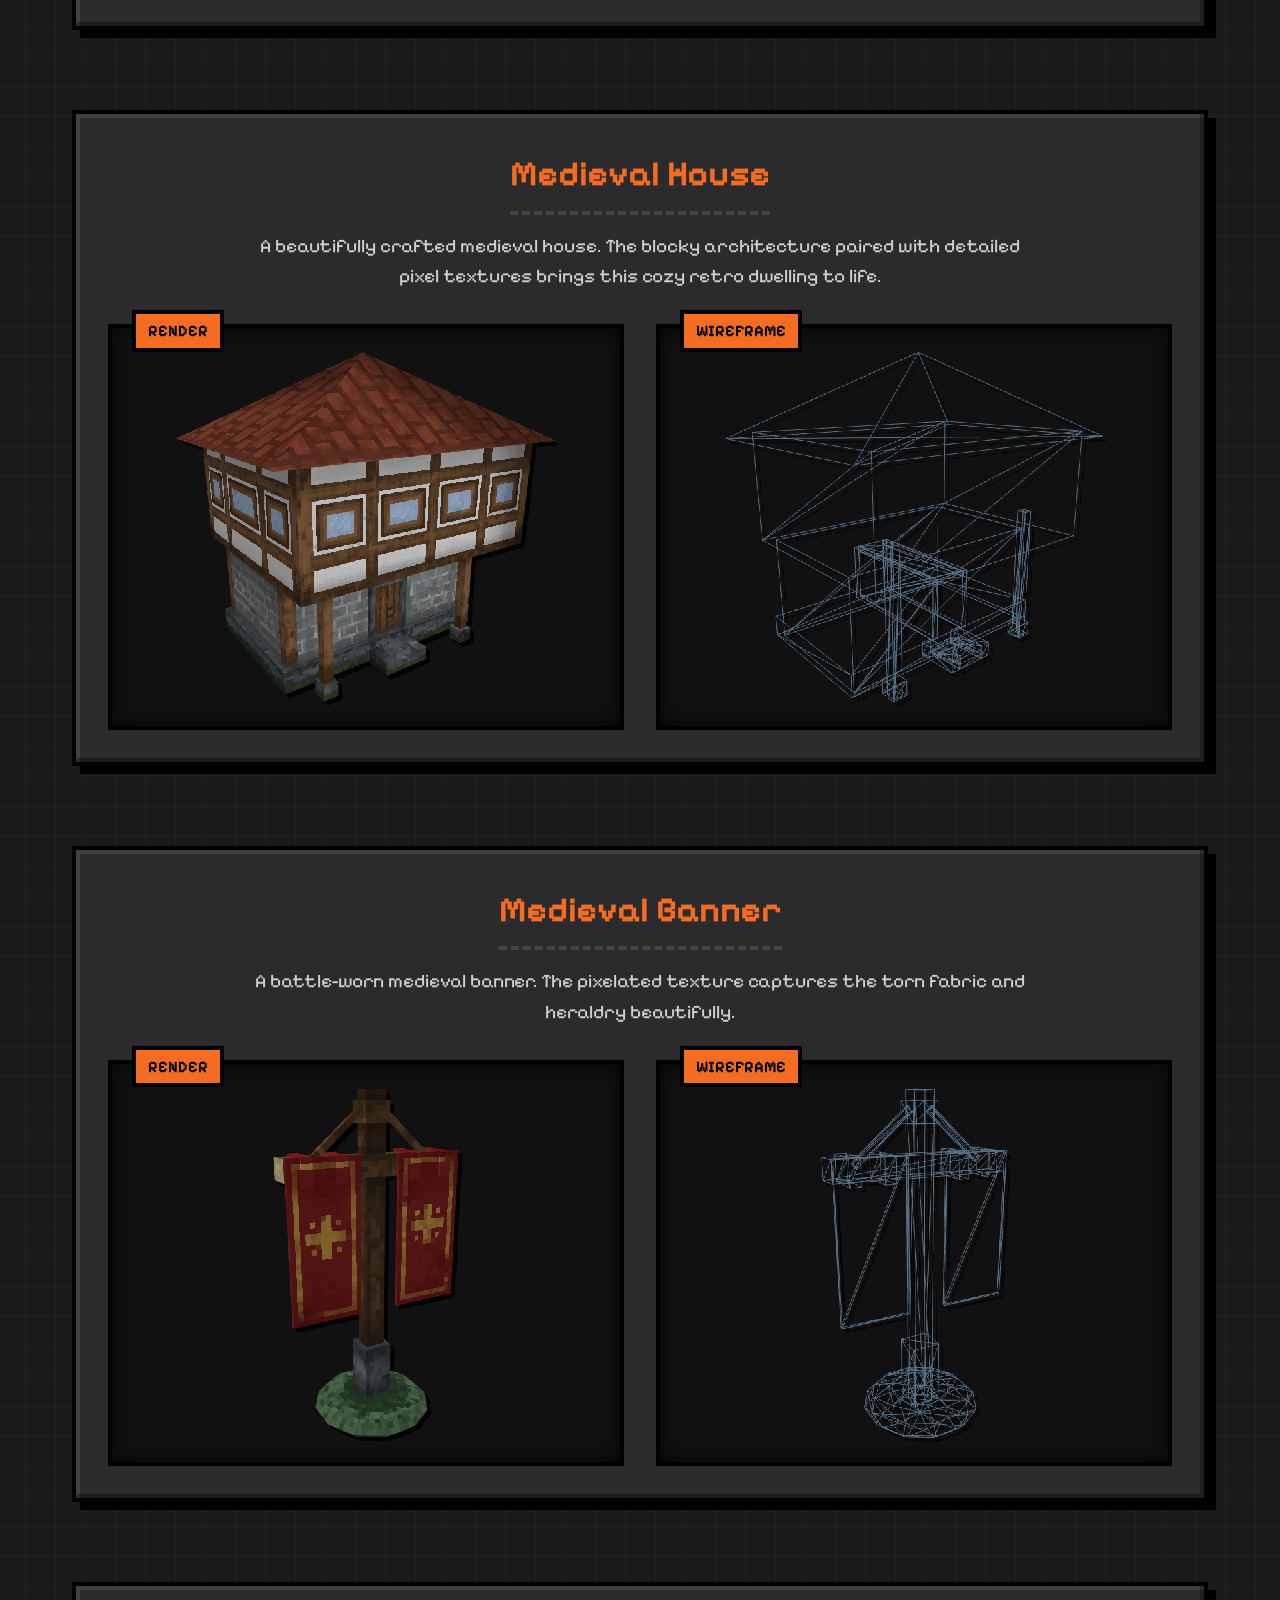
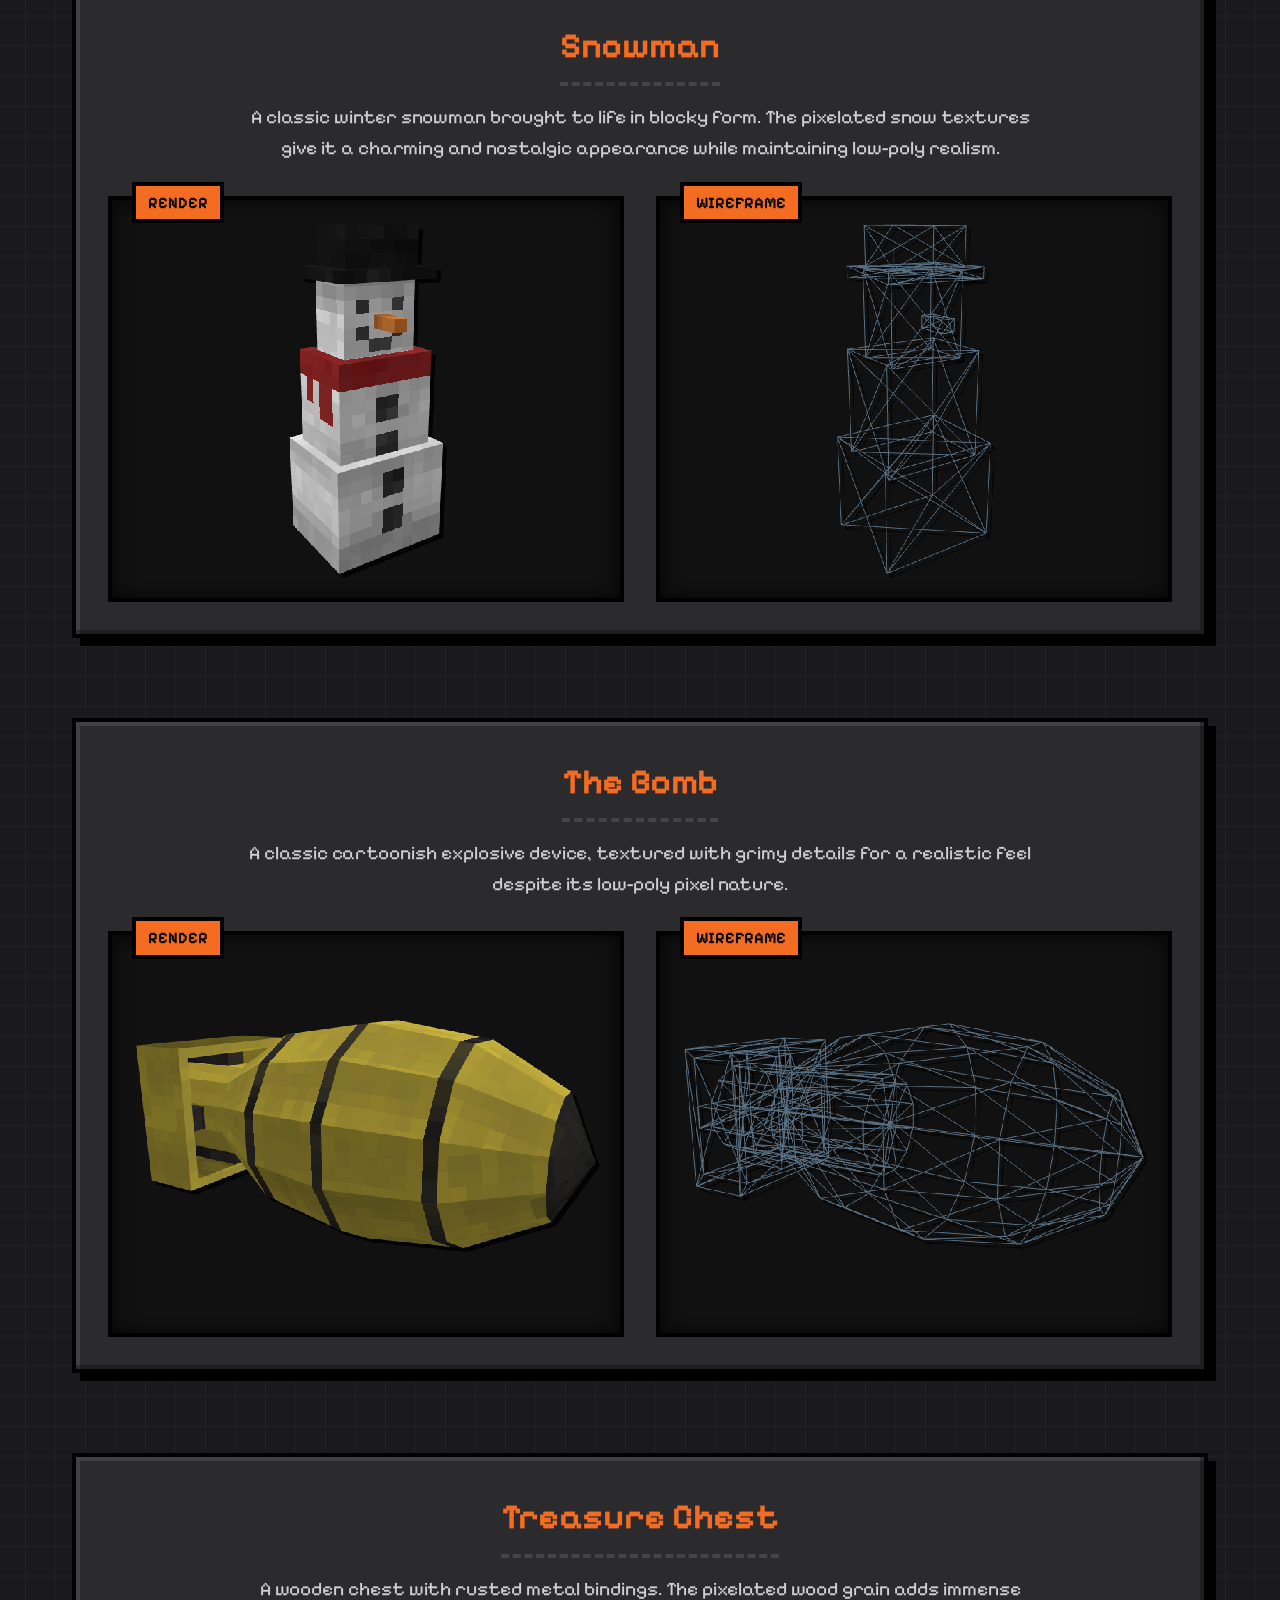
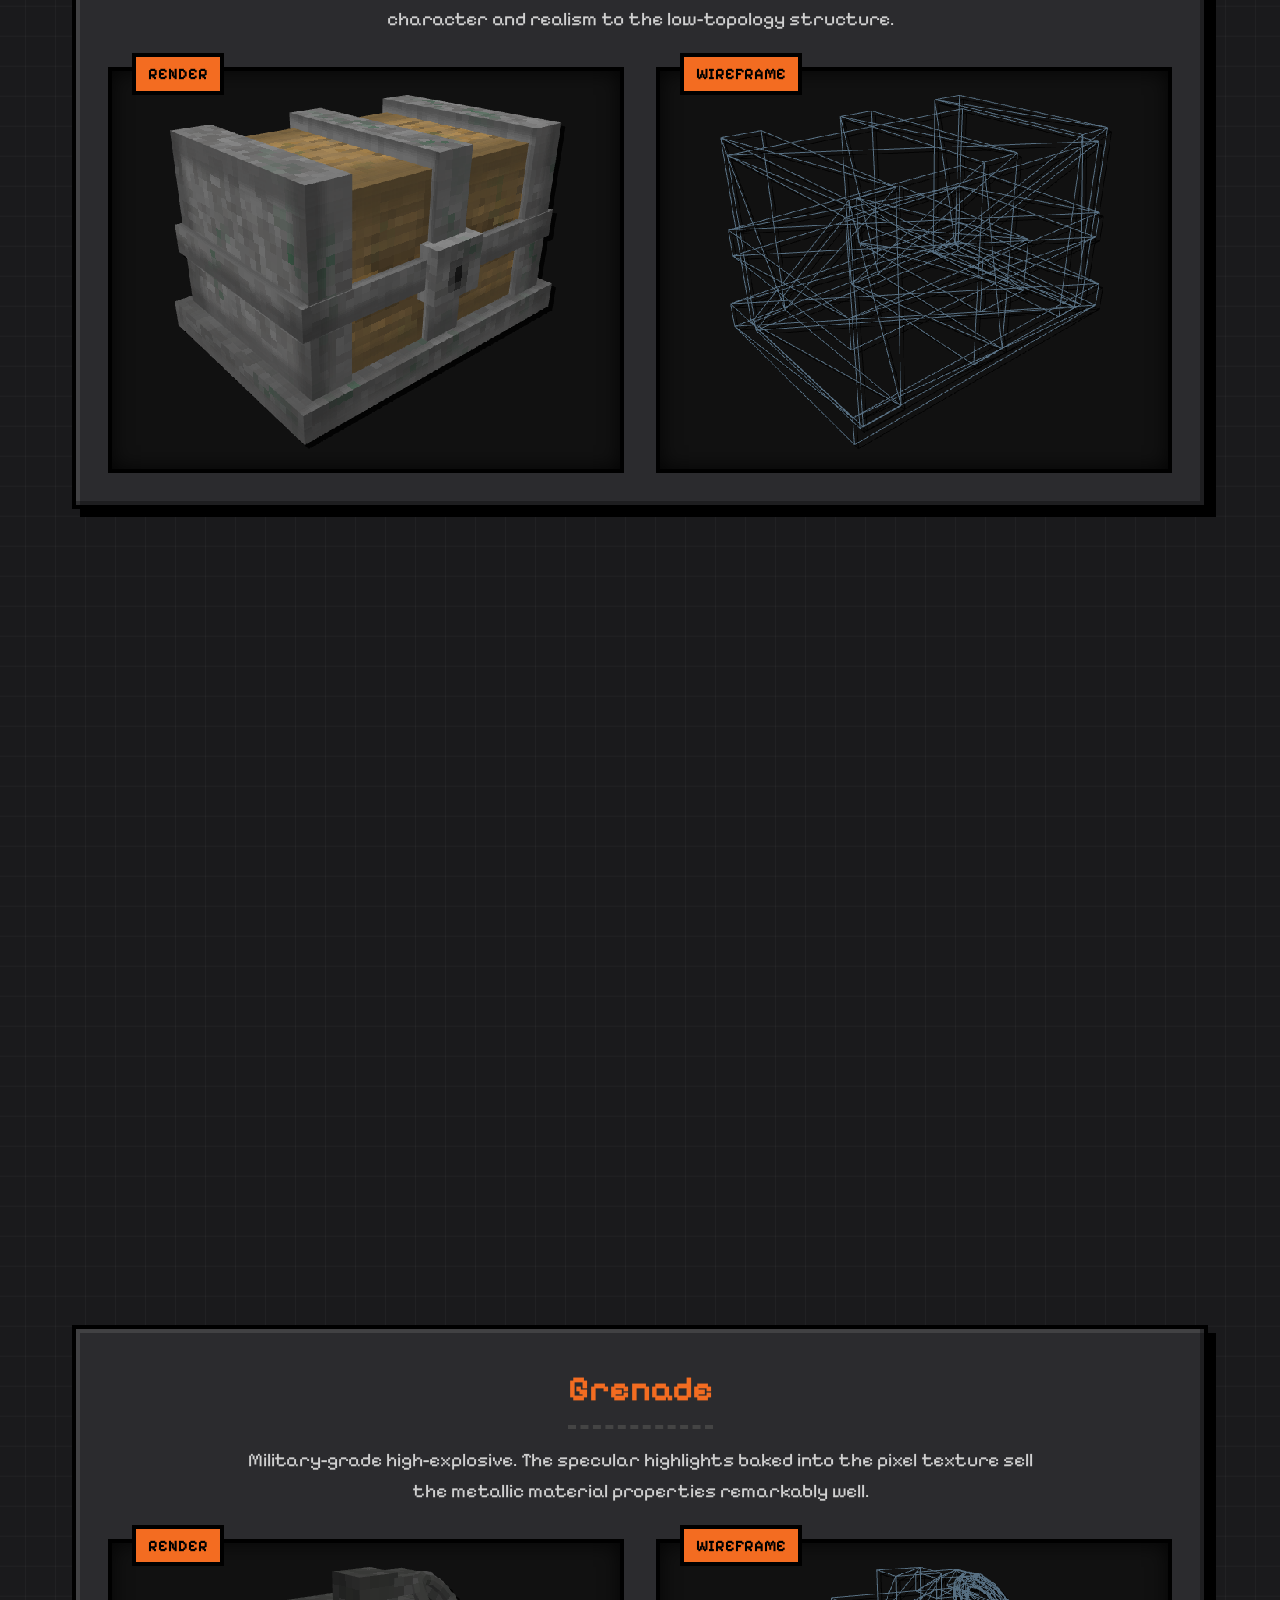
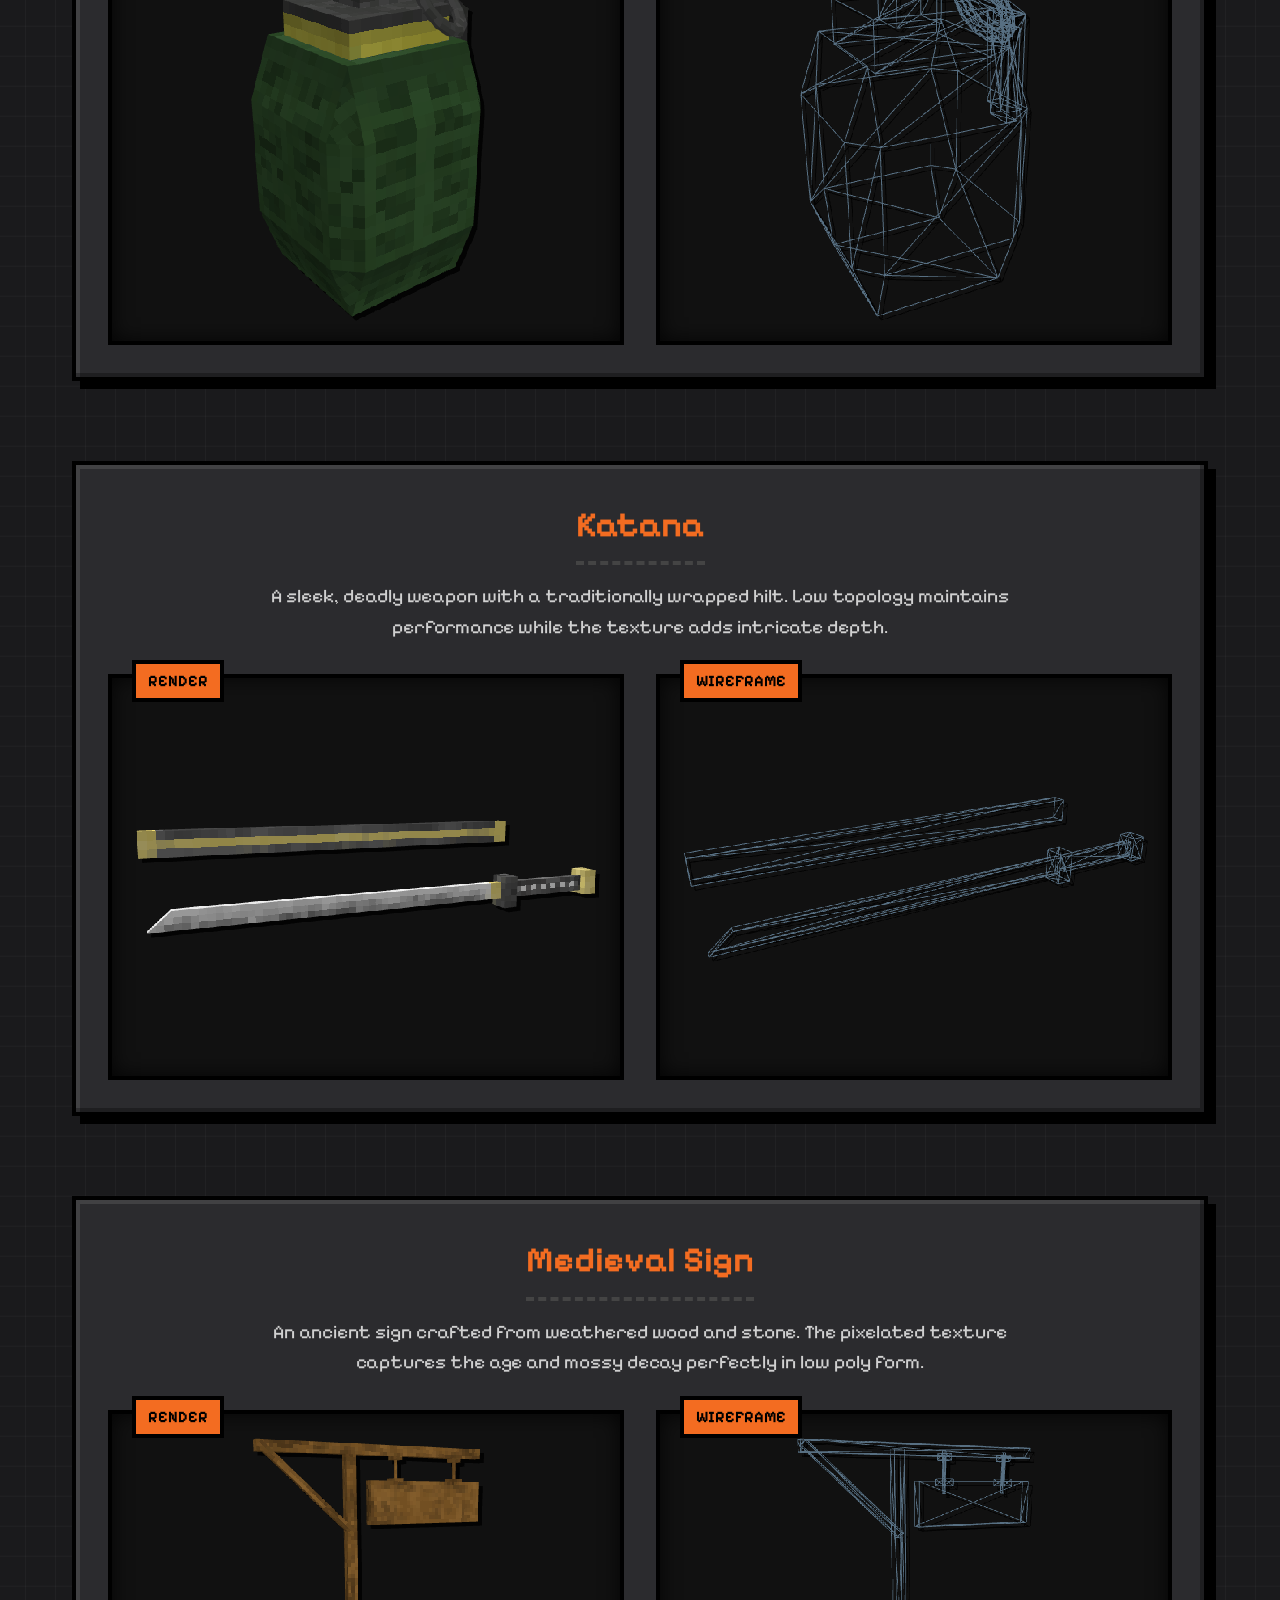
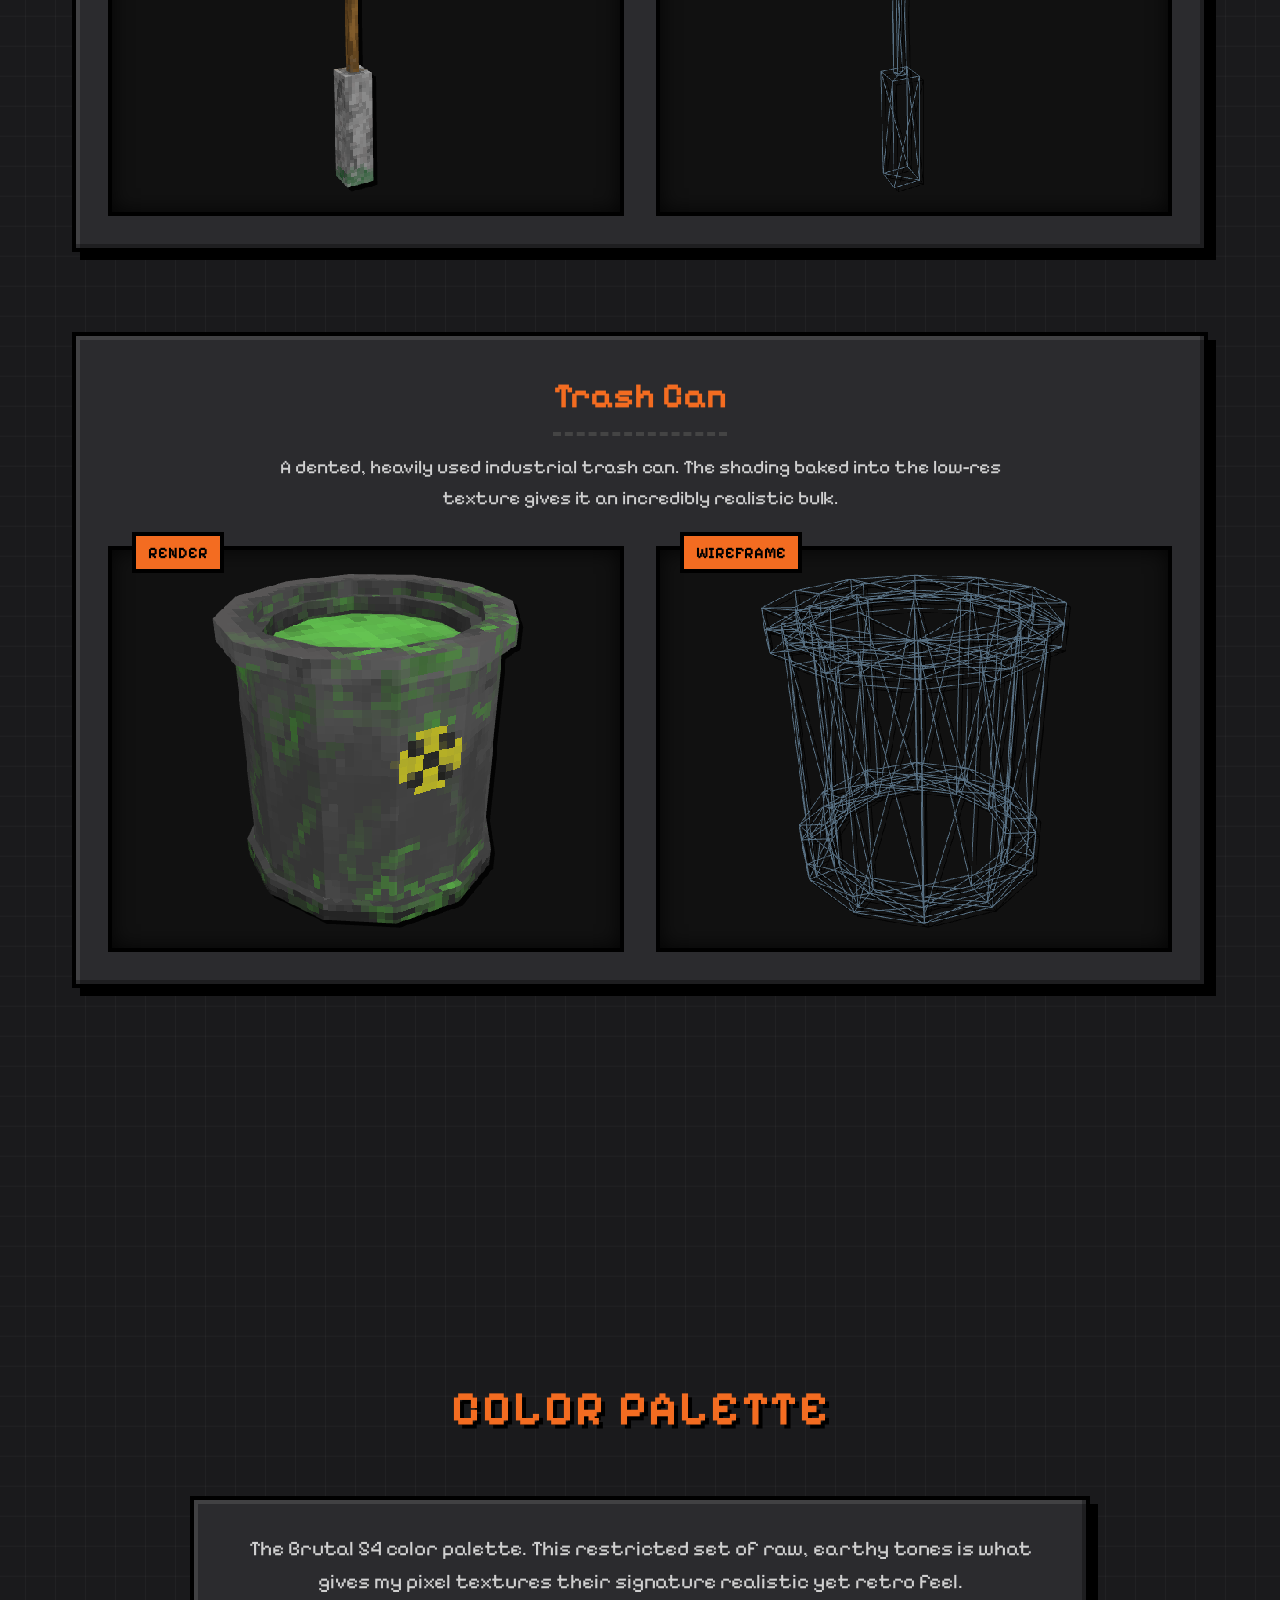
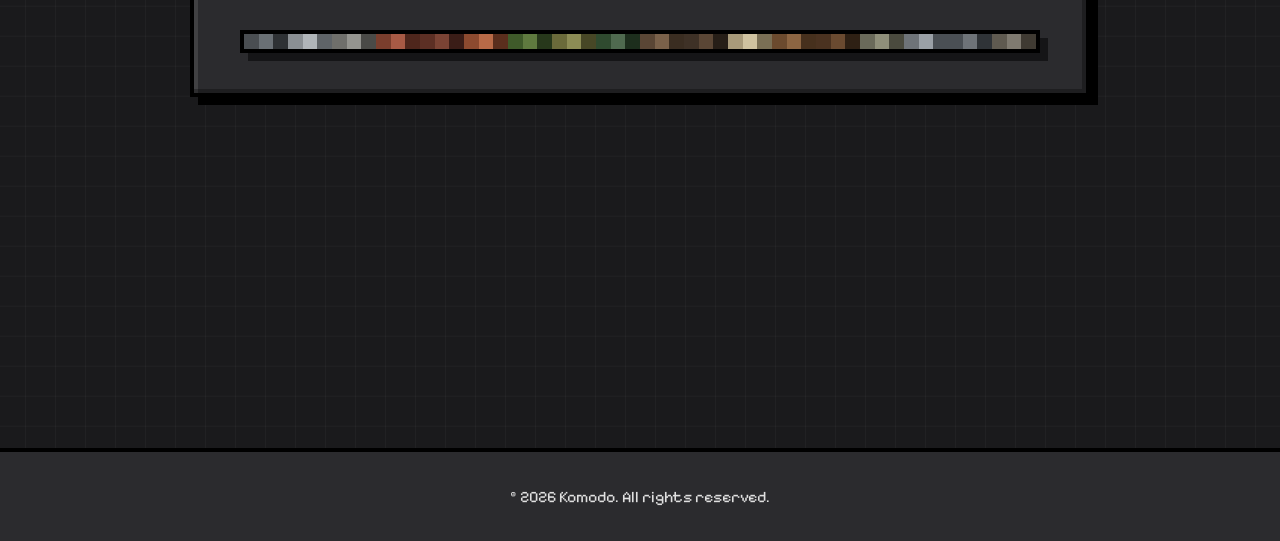
==== commit 089a1232: "Add Brutalist Building and Banana works, open commissions" ====
--- a/index.html
+++ b/index.html
@@ -46,6 +46,42 @@
         <section id="works" class="works section">
             <h2 class="section-title">Previous Work</h2>
             <div class="works-grid">
+                <!-- Brutalist Building -->
+                <div class="work-frame pixel-frame">
+                    <div class="work-info">
+                        <h3>Brutalist Building</h3>
+                        <p>An imposing brutalist structure showcasing raw concrete textures and stark geometric forms. The pixelated aesthetic perfectly captures the monumental feel of brutalist architecture.</p>
+                    </div>
+                    <div class="work-images">
+                        <div class="image-wrapper">
+                            <span class="image-label">Render</span>
+                            <img src="assets/models/Show_BrutalBuilding.png" alt="Brutalist Building Render" loading="lazy">
+                        </div>
+                        <div class="image-wrapper">
+                            <span class="image-label">Wireframe</span>
+                            <img src="assets/wireframes/BrutalBuildingWireframe.png" alt="Brutalist Building Wireframe" loading="lazy">
+                        </div>
+                    </div>
+                </div>
+
+                <!-- Banana -->
+                <div class="work-frame pixel-frame">
+                    <div class="work-info">
+                        <h3>Banana</h3>
+                        <p>A simple yet appealing low-poly banana. The pixelated texturing highlights its classic shape and subtle color variations, bringing this everyday fruit to life.</p>
+                    </div>
+                    <div class="work-images">
+                        <div class="image-wrapper">
+                            <span class="image-label">Render</span>
+                            <img src="assets/models/Show_Banana.png" alt="Banana Render" loading="lazy">
+                        </div>
+                        <div class="image-wrapper">
+                            <span class="image-label">Wireframe</span>
+                            <img src="assets/wireframes/BananaWireframe.png" alt="Banana Wireframe" loading="lazy">
+                        </div>
+                    </div>
+                </div>
+
                 <!-- Battle Sword -->
                 <div class="work-frame pixel-frame">
                     <div class="work-info">
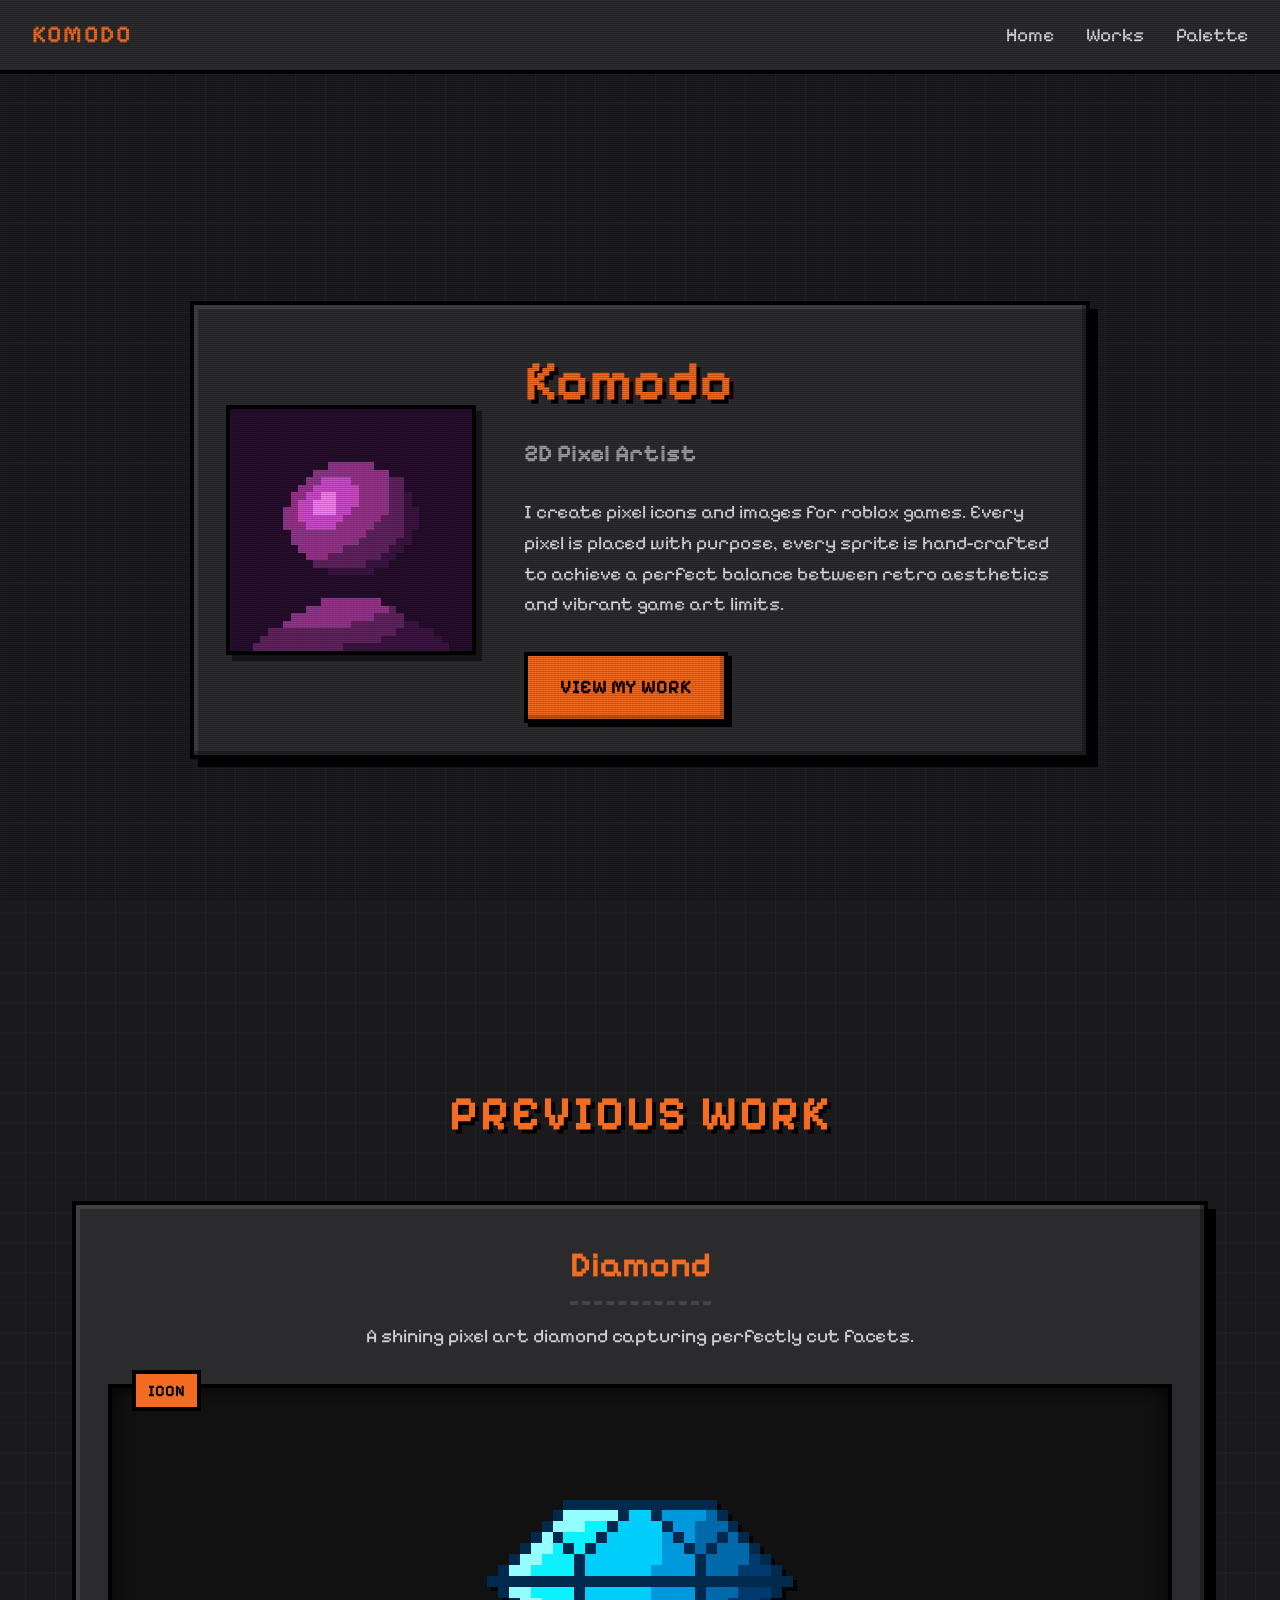
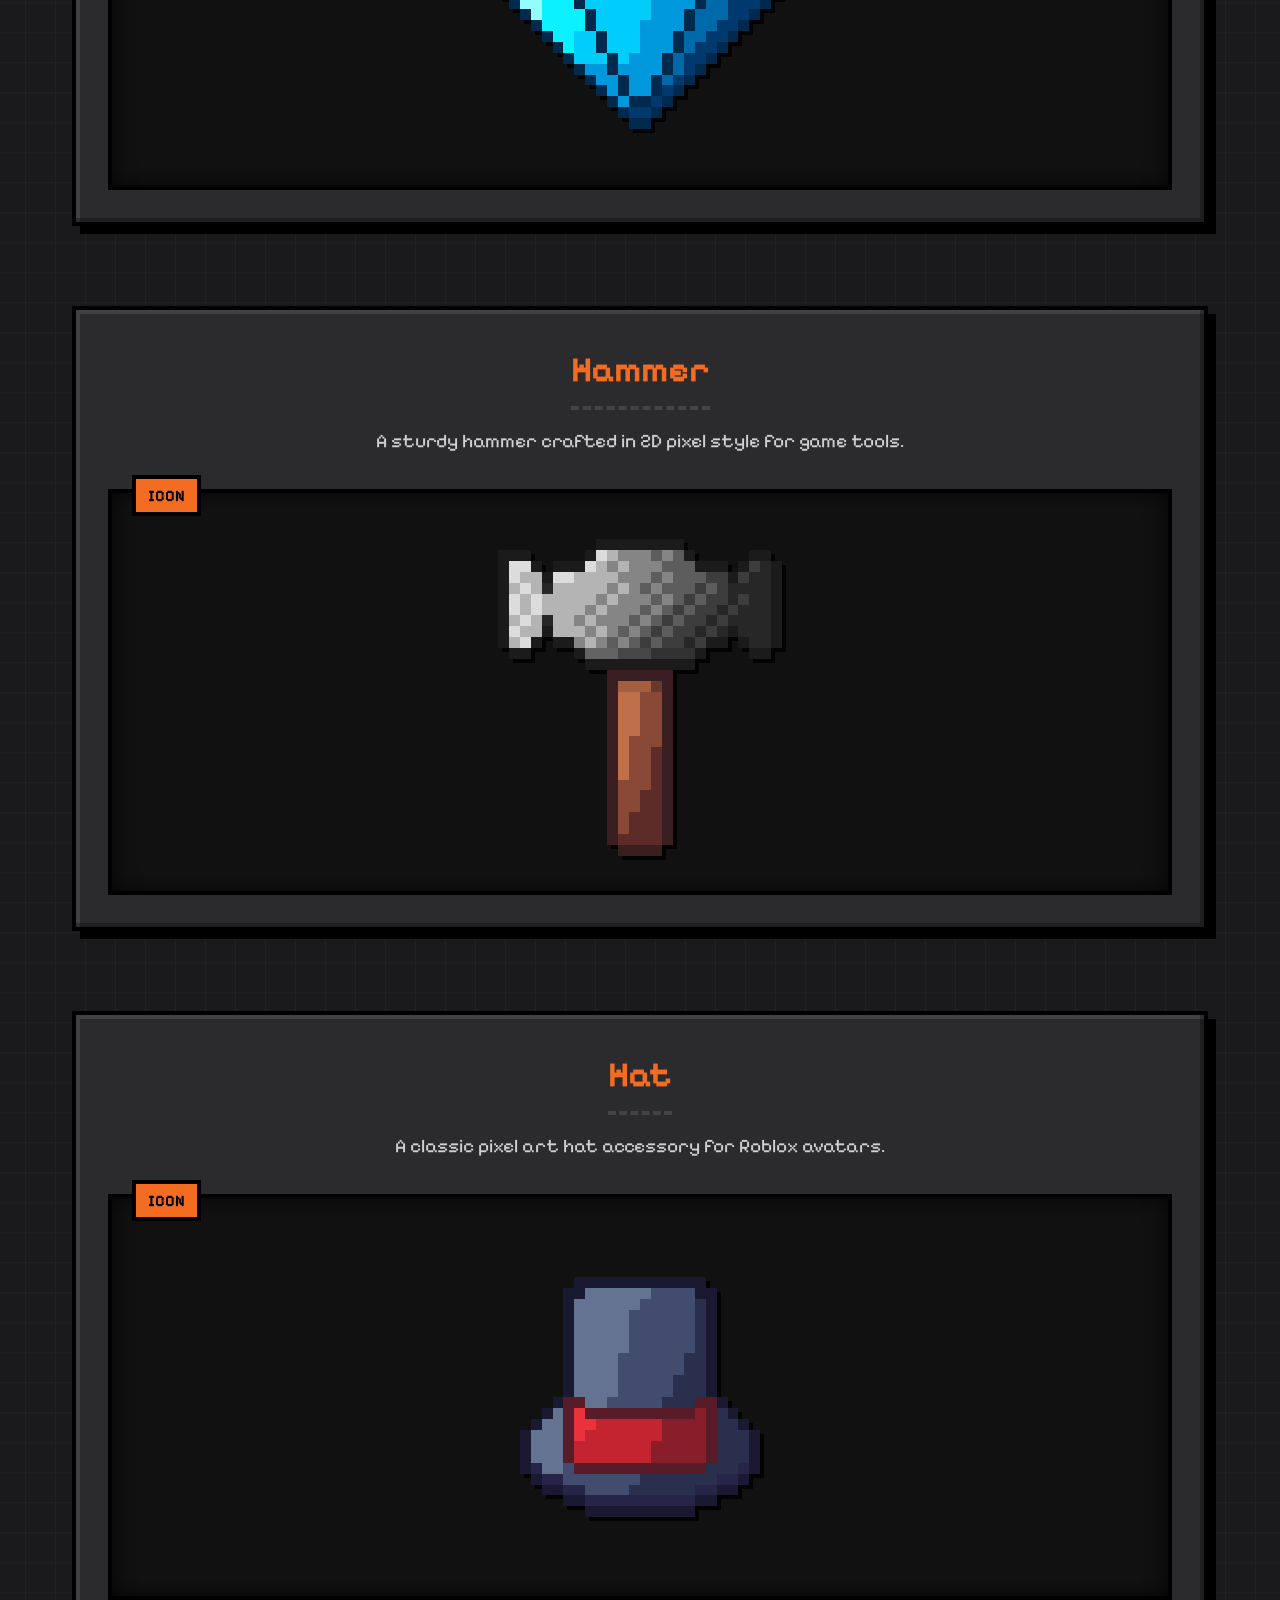
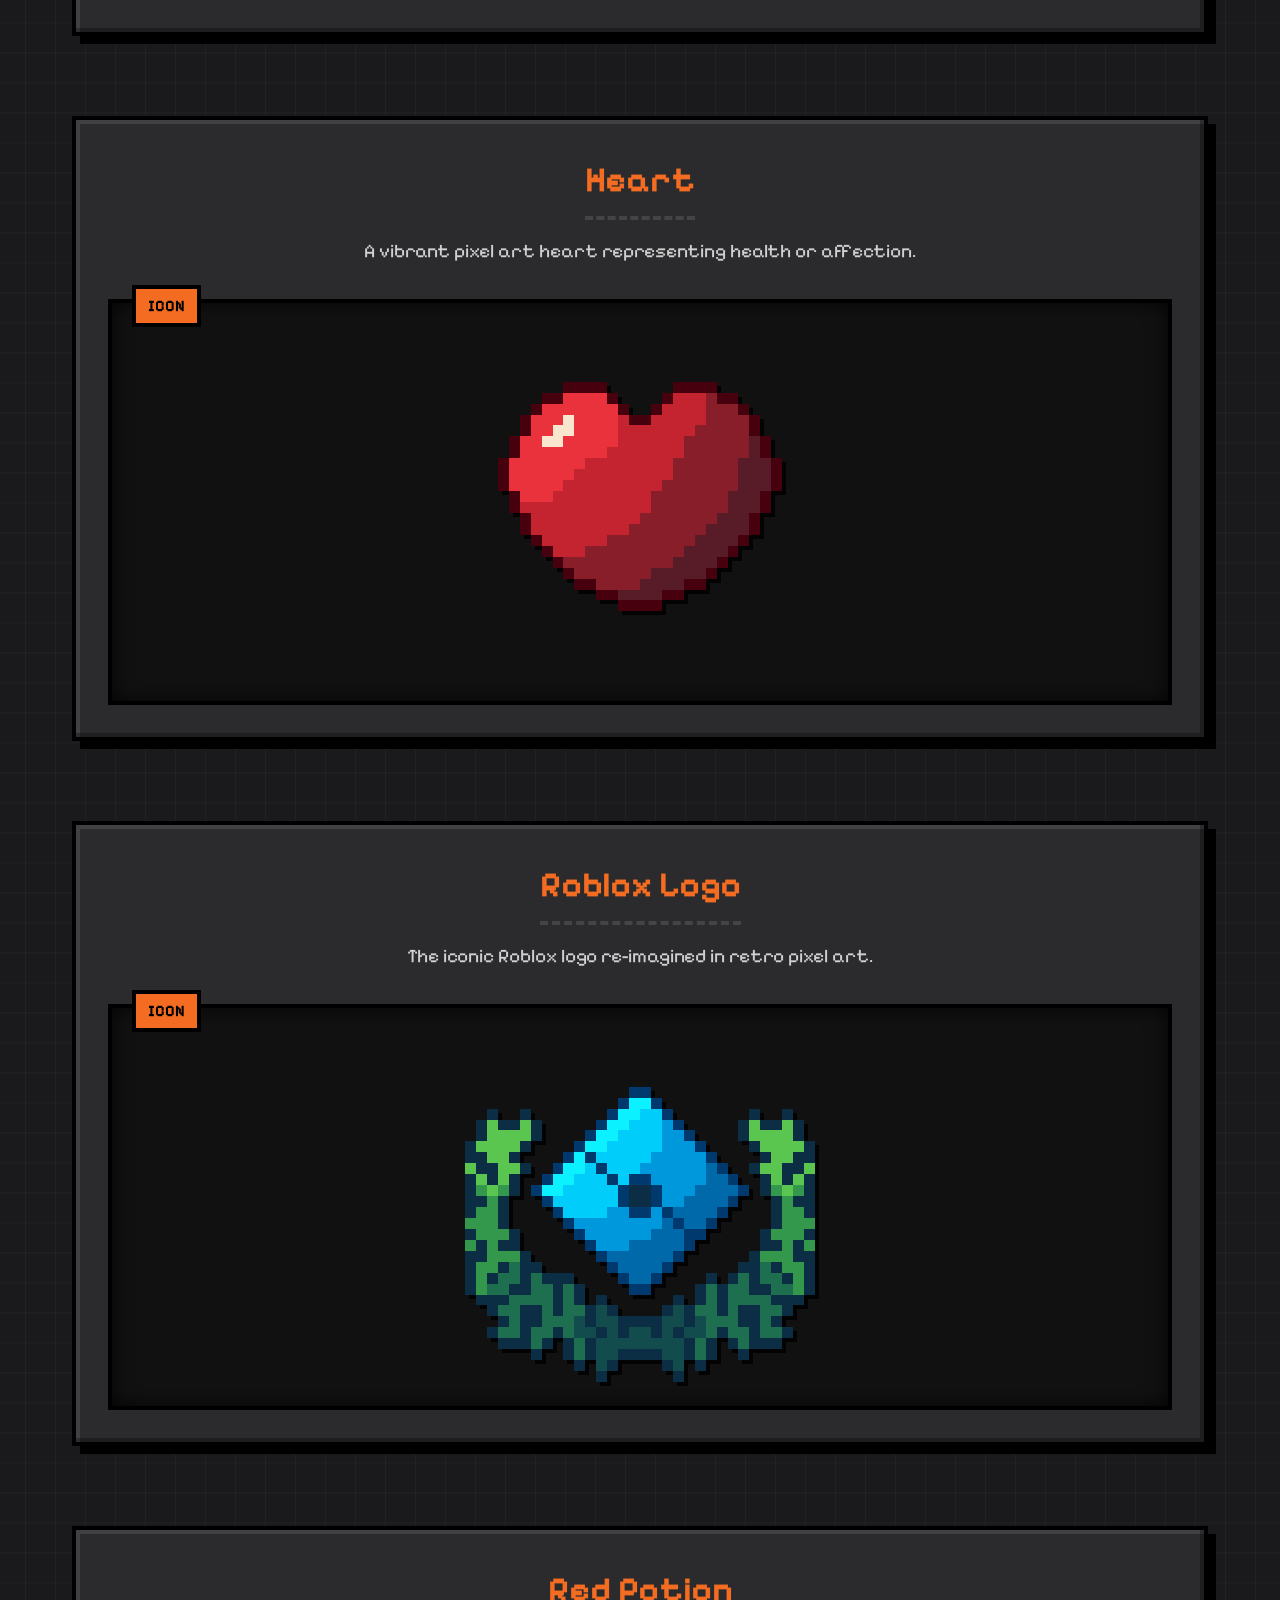
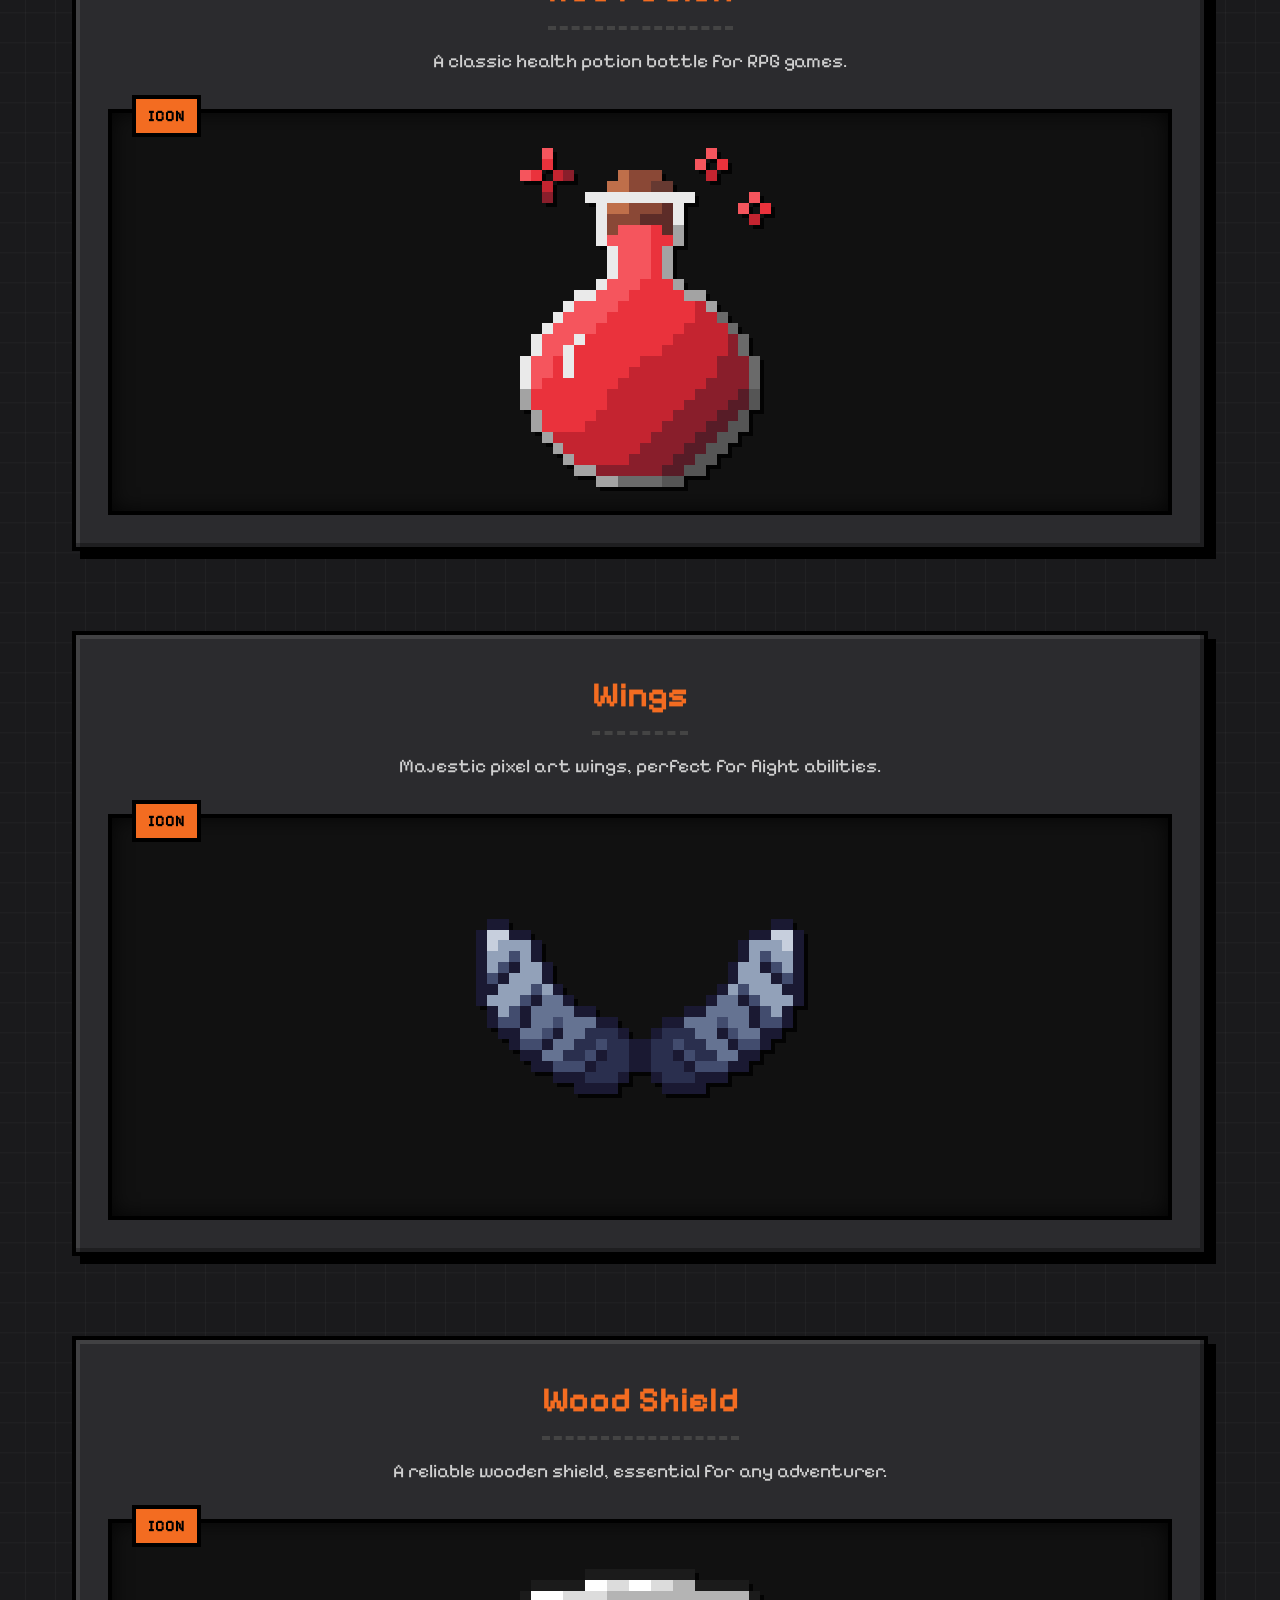
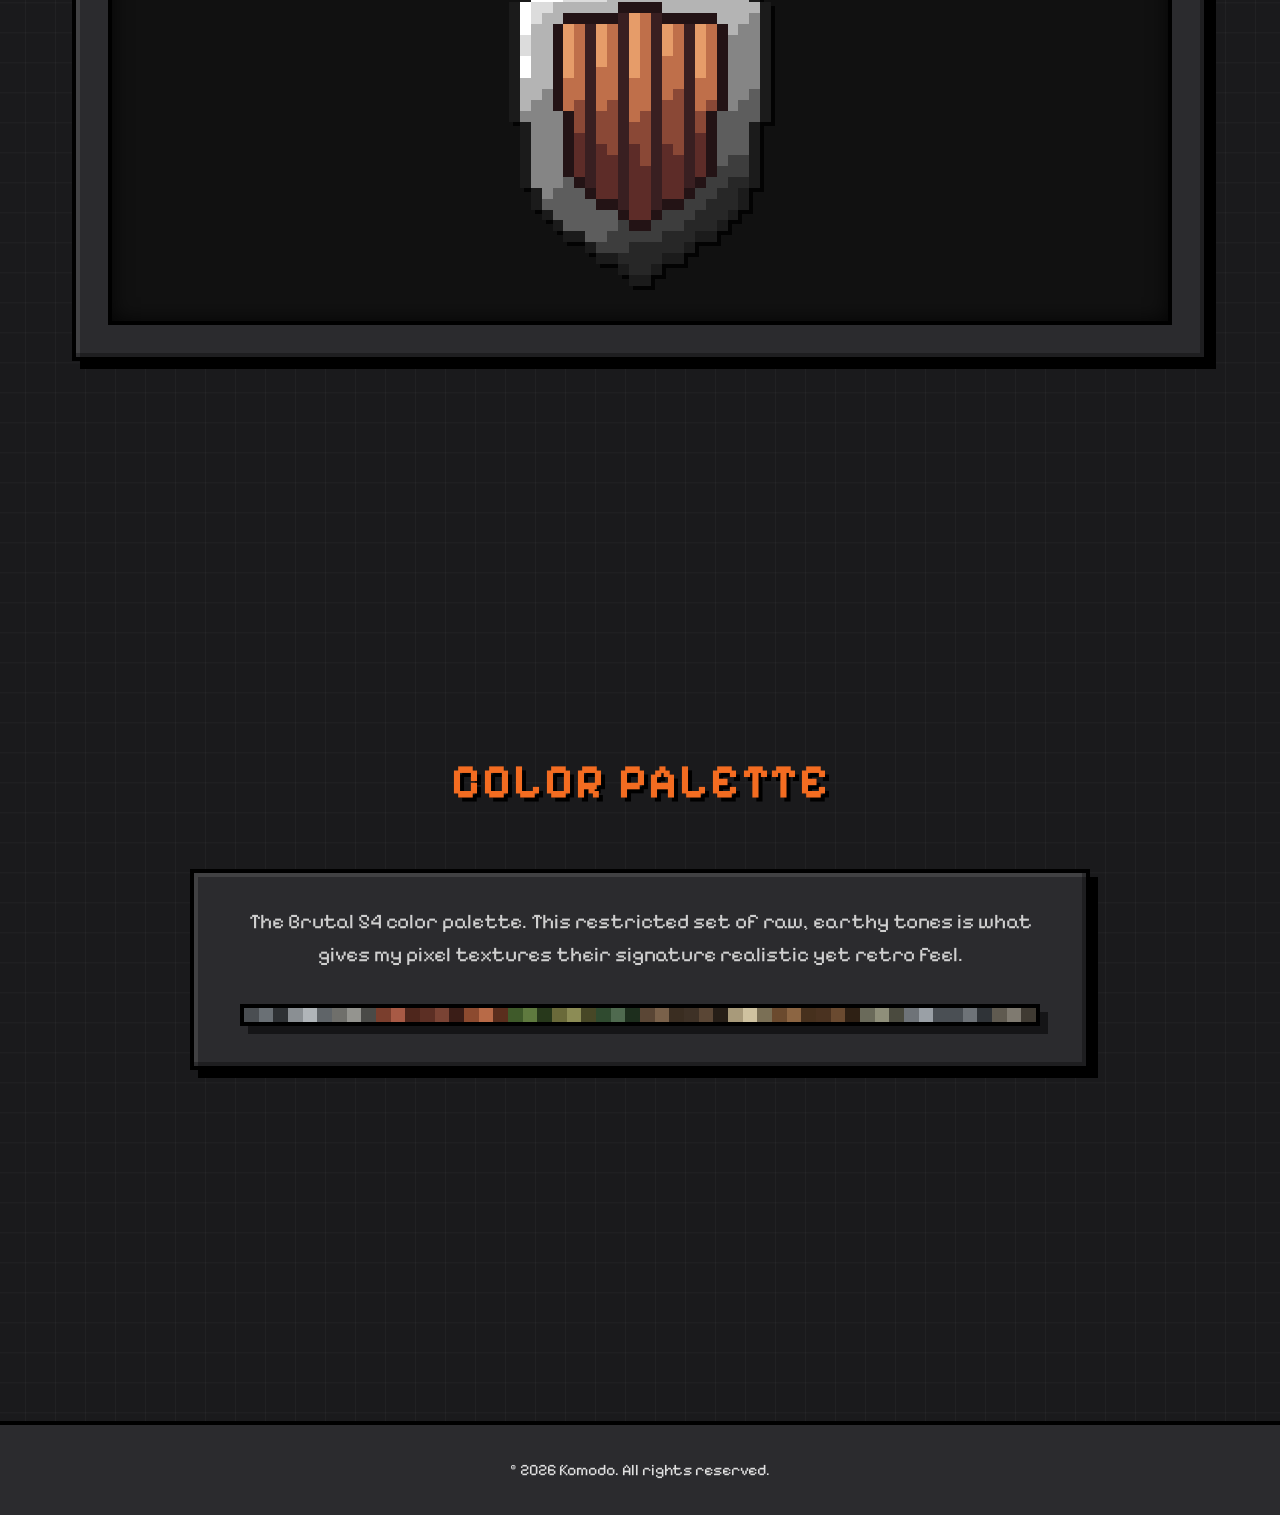
==== commit a1a7132b: "Transition portfolio to 2D Pixel Artist" ====
--- a/index.html
+++ b/index.html
@@ -5,8 +5,8 @@
     <meta charset="UTF-8">
     <meta name="viewport" content="width=device-width, initial-scale=1.0">
     <meta name="description"
-        content="Portfolio of Komodo - Low-Poly 3D Modeler & Texturer creating blocky pixel art models focused on realism.">
-    <title>Komodo | 3D Modeler</title>
+        content="Portfolio of Komodo - 2D Pixel Artist creating pixel icons and images for roblox games.">
+    <title>Komodo | 2D Pixel Artist</title>
     <link rel="icon" type="image/png" href="assets/misc/PFP.png">
     <link rel="stylesheet" href="index.css">
     <link rel="preconnect" href="https://fonts.googleapis.com">
@@ -22,22 +22,18 @@
         <ul class="nav-links">
             <li><a href="#home">Home</a></li>
             <li><a href="#works">Works</a></li>
-            <li><a href="achievements.html">Achievements</a></li>
             <li><a href="#palette">Palette</a></li>
-            <li><a href="hire.html">Hire Me</a></li>
         </ul>
     </nav>
 
     <main>
         <section id="home" class="hero section">
             <div class="hero-content pixel-frame">
-                <img src="assets/misc/PFP.png" alt="Komodo Profile Picture" class="profile-pic">
+                <img src="newassets/previousworks/misc/upscaled-pfp.png" alt="Komodo Profile Picture" class="profile-pic">
                 <div class="hero-text">
                     <h1>Komodo</h1>
-                    <h2>Low-Poly 3D Modeler & Texturer</h2>
-                    <p>I create blocky pixel art models focused on realism. Every vertex is placed with purpose, every
-                        texture is hand-crafted to achieve a perfect balance between retro aesthetics and grounded,
-                        realistic lighting.</p>
+                    <h2>2D Pixel Artist</h2>
+                    <p>I create pixel icons and images for roblox games. Every pixel is placed with purpose, every sprite is hand-crafted to achieve a perfect balance between retro aesthetics and vibrant game art limits.</p>
                     <a href="#works" class="btn pixel-btn">View My Work</a>
                 </div>
             </div>
@@ -46,277 +42,114 @@
         <section id="works" class="works section">
             <h2 class="section-title">Previous Work</h2>
             <div class="works-grid">
-                <!-- Brutalist Building -->
+                <!-- Diamond -->
                 <div class="work-frame pixel-frame">
                     <div class="work-info">
-                        <h3>Brutalist Building</h3>
-                        <p>An imposing brutalist structure showcasing raw concrete textures and stark geometric forms. The pixelated aesthetic perfectly captures the monumental feel of brutalist architecture.</p>
+                        <h3>Diamond</h3>
+                        <p>A shining pixel art diamond capturing perfectly cut facets.</p>
                     </div>
                     <div class="work-images">
                         <div class="image-wrapper">
-                            <span class="image-label">Render</span>
-                            <img src="assets/models/Show_BrutalBuilding.png" alt="Brutalist Building Render" loading="lazy">
-                        </div>
-                        <div class="image-wrapper">
-                            <span class="image-label">Wireframe</span>
-                            <img src="assets/wireframes/BrutalBuildingWireframe.png" alt="Brutalist Building Wireframe" loading="lazy">
+                            <span class="image-label">Icon</span>
+                            <img src="newassets/previousworks/show_diamond.png" alt="Diamond Icon" loading="lazy">
                         </div>
                     </div>
                 </div>
 
-                <!-- Banana -->
+                <!-- Hammer -->
                 <div class="work-frame pixel-frame">
                     <div class="work-info">
-                        <h3>Banana</h3>
-                        <p>A simple yet appealing low-poly banana. The pixelated texturing highlights its classic shape and subtle color variations, bringing this everyday fruit to life.</p>
+                        <h3>Hammer</h3>
+                        <p>A sturdy hammer crafted in 2D pixel style for game tools.</p>
                     </div>
                     <div class="work-images">
                         <div class="image-wrapper">
-                            <span class="image-label">Render</span>
-                            <img src="assets/models/Show_Banana.png" alt="Banana Render" loading="lazy">
-                        </div>
-                        <div class="image-wrapper">
-                            <span class="image-label">Wireframe</span>
-                            <img src="assets/wireframes/BananaWireframe.png" alt="Banana Wireframe" loading="lazy">
+                            <span class="image-label">Icon</span>
+                            <img src="newassets/previousworks/show_hammer.png" alt="Hammer Icon" loading="lazy">
                         </div>
                     </div>
                 </div>
 
-                <!-- Battle Sword -->
+                <!-- Hat -->
                 <div class="work-frame pixel-frame">
                     <div class="work-info">
-                        <h3>Battle Sword</h3>
-                        <p>A mighty battle sword crafted for a warrior. The intricate pixelated texturing perfectly emphasizes the sharp blade and sturdy hilt.</p>
+                        <h3>Hat</h3>
+                        <p>A classic pixel art hat accessory for Roblox avatars.</p>
                     </div>
                     <div class="work-images">
                         <div class="image-wrapper">
-                            <span class="image-label">Render</span>
-                            <img src="assets/models/Show_Sword.png" alt="Sword Render" loading="lazy">
-                        </div>
-                        <div class="image-wrapper">
-                            <span class="image-label">Wireframe</span>
-                            <img src="assets/wireframes/SwordWireframe.png" alt="Sword Wireframe" loading="lazy">
+                            <span class="image-label">Icon</span>
+                            <img src="newassets/previousworks/show_hat.png" alt="Hat Icon" loading="lazy">
                         </div>
                     </div>
                 </div>
 
-                <!-- Tree -->
+                <!-- Heart -->
                 <div class="work-frame pixel-frame">
                     <div class="work-info">
-                        <h3>Tree</h3>
-                        <p>A lush, blocky tree that blends beautifully into any low-poly environment. The pixel texture brings life and foliage detail to its form.</p>
+                        <h3>Heart</h3>
+                        <p>A vibrant pixel art heart representing health or affection.</p>
                     </div>
                     <div class="work-images">
                         <div class="image-wrapper">
-                            <span class="image-label">Render</span>
-                            <img src="assets/models/Show_Tree.png" alt="Tree Render" loading="lazy">
-                        </div>
-                        <div class="image-wrapper">
-                            <span class="image-label">Wireframe</span>
-                            <img src="assets/wireframes/TreeWireframe.png" alt="Tree Wireframe" loading="lazy">
+                            <span class="image-label">Icon</span>
+                            <img src="newassets/previousworks/show_heart.png" alt="Heart Icon" loading="lazy">
                         </div>
                     </div>
                 </div>
 
-                <!-- Frame -2 -->
+                <!-- Roblox Logo -->
                 <div class="work-frame pixel-frame">
                     <div class="work-info">
-                        <h3>Ancient Castle</h3>
-                        <p>A majestic ancient castle built with sturdy stone blocks. The pixel texturing captures the worn battlements and historic grandeur of this low-poly fortress.</p>
+                        <h3>Roblox Logo</h3>
+                        <p>The iconic Roblox logo re-imagined in retro pixel art.</p>
                     </div>
                     <div class="work-images">
                         <div class="image-wrapper">
-                            <span class="image-label">Render</span>
-                            <img src="assets/models/Show_Castle.png" alt="Castle Render" loading="lazy">
-                        </div>
-                        <div class="image-wrapper">
-                            <span class="image-label">Wireframe</span>
-                            <img src="assets/wireframes/CastelWireframe.png" alt="Castle Wireframe" loading="lazy">
+                            <span class="image-label">Icon</span>
+                            <img src="newassets/previousworks/show_rbxlogo.png" alt="Roblox Logo Icon" loading="lazy">
                         </div>
                     </div>
                 </div>
 
-                <!-- Frame -1 -->
+                <!-- Red Potion -->
                 <div class="work-frame pixel-frame">
                     <div class="work-info">
-                        <h3>Medieval House</h3>
-                        <p>A beautifully crafted medieval house. The blocky architecture paired with detailed pixel textures brings this cozy retro dwelling to life.</p>
+                        <h3>Red Potion</h3>
+                        <p>A classic health potion bottle for RPG games.</p>
                     </div>
                     <div class="work-images">
                         <div class="image-wrapper">
-                            <span class="image-label">Render</span>
-                            <img src="assets/models/Show_House.png" alt="House Render" loading="lazy">
-                        </div>
-                        <div class="image-wrapper">
-                            <span class="image-label">Wireframe</span>
-                            <img src="assets/wireframes/HouseWireframe.png" alt="House Wireframe" loading="lazy">
+                            <span class="image-label">Icon</span>
+                            <img src="newassets/previousworks/show_redpotion.png" alt="Red Potion Icon" loading="lazy">
                         </div>
                     </div>
                 </div>
 
-                <!-- Frame 0 -->
+                <!-- Wings -->
                 <div class="work-frame pixel-frame">
                     <div class="work-info">
-                        <h3>Medieval Banner</h3>
-                        <p>A battle-worn medieval banner. The pixelated texture captures the torn fabric and heraldry beautifully.</p>
+                        <h3>Wings</h3>
+                        <p>Majestic pixel art wings, perfect for flight abilities.</p>
                     </div>
                     <div class="work-images">
                         <div class="image-wrapper">
-                            <span class="image-label">Render</span>
-                            <img src="assets/models/Show_Banner.png" alt="Banner Render" loading="lazy">
-                        </div>
-                        <div class="image-wrapper">
-                            <span class="image-label">Wireframe</span>
-                            <img src="assets/wireframes/BannerWireframe.png" alt="Banner Wireframe" loading="lazy">
+                            <span class="image-label">Icon</span>
+                            <img src="newassets/previousworks/show_wings.png" alt="Wings Icon" loading="lazy">
                         </div>
                     </div>
                 </div>
 
+                <!-- Wood Shield -->
                 <div class="work-frame pixel-frame">
                     <div class="work-info">
-                        <h3>Snowman</h3>
-                        <p>A classic winter snowman brought to life in blocky form. The pixelated snow textures give it a charming and nostalgic appearance while maintaining low-poly realism.</p>
+                        <h3>Wood Shield</h3>
+                        <p>A reliable wooden shield, essential for any adventurer.</p>
                     </div>
                     <div class="work-images">
                         <div class="image-wrapper">
-                            <span class="image-label">Render</span>
-                            <img src="assets/models/Show_Snowman.png" alt="Snowman Render" loading="lazy">
-                        </div>
-                        <div class="image-wrapper">
-                            <span class="image-label">Wireframe</span>
-                            <img src="assets/wireframes/Snowman_Wireframe.png" alt="Snowman Wireframe" loading="lazy">
-                        </div>
-                    </div>
-                </div>
-
-                <!-- Frame 1 -->
-                <div class="work-frame pixel-frame">
-                    <div class="work-info">
-                        <h3>The Bomb</h3>
-                        <p>A classic cartoonish explosive device, textured with grimy details for a realistic feel
-                            despite its low-poly pixel nature.</p>
-                    </div>
-                    <div class="work-images">
-                        <div class="image-wrapper">
-                            <span class="image-label">Render</span>
-                            <img src="assets/models/Show_Bomb.png" alt="Bomb Render" loading="lazy">
-                        </div>
-                        <div class="image-wrapper">
-                            <span class="image-label">Wireframe</span>
-                            <img src="assets/wireframes/BombWireframe.png" alt="Bomb Wireframe" loading="lazy">
-                        </div>
-                    </div>
-                </div>
-
-                <!-- Frame 2 -->
-                <div class="work-frame pixel-frame">
-                    <div class="work-info">
-                        <h3>Treasure Chest</h3>
-                        <p>A wooden chest with rusted metal bindings. The pixelated wood grain adds immense character
-                            and realism to the low-topology structure.</p>
-                    </div>
-                    <div class="work-images">
-                        <div class="image-wrapper">
-                            <span class="image-label">Render</span>
-                            <img src="assets/models/Show_Chest.webp" alt="Chest Render" loading="lazy">
-                        </div>
-                        <div class="image-wrapper">
-                            <span class="image-label">Wireframe</span>
-                            <img src="assets/wireframes/ChestWireframe.png" alt="Chest Wireframe" loading="lazy">
-                        </div>
-                    </div>
-                </div>
-
-                <!-- Frame 3 -->
-                <div class="work-frame pixel-frame">
-                    <div class="work-info">
-                        <h3>Eggs</h3>
-                        <p>A simple yet organic shape. Texturing plays a huge role in giving them a realistic shell-like
-                            appearance despite the blocky aesthetic.</p>
-                    </div>
-                    <div class="work-images">
-                        <div class="image-wrapper">
-                            <span class="image-label">Render</span>
-                            <img src="assets/models/Show_Eggs.png" alt="Eggs Render" loading="lazy">
-                        </div>
-                        <div class="image-wrapper">
-                            <span class="image-label">Wireframe</span>
-                            <img src="assets/wireframes/EggsWireframe.png" alt="Eggs Wireframe" loading="lazy">
-                        </div>
-                    </div>
-                </div>
-
-                <!-- Frame 4 -->
-                <div class="work-frame pixel-frame">
-                    <div class="work-info">
-                        <h3>Grenade</h3>
-                        <p>Military-grade high-explosive. The specular highlights baked into the pixel texture sell the
-                            metallic material properties remarkably well.</p>
-                    </div>
-                    <div class="work-images">
-                        <div class="image-wrapper">
-                            <span class="image-label">Render</span>
-                            <img src="assets/models/Show_Grenade.png" alt="Grenade Render" loading="lazy">
-                        </div>
-                        <div class="image-wrapper">
-                            <span class="image-label">Wireframe</span>
-                            <img src="assets/wireframes/GrenadeWireframe.png" alt="Grenade Wireframe" loading="lazy">
-                        </div>
-                    </div>
-                </div>
-
-                <!-- Frame 5 -->
-                <div class="work-frame pixel-frame">
-                    <div class="work-info">
-                        <h3>Katana</h3>
-                        <p>A sleek, deadly weapon with a traditionally wrapped hilt. Low topology maintains performance
-                            while the texture adds intricate depth.</p>
-                    </div>
-                    <div class="work-images">
-                        <div class="image-wrapper">
-                            <span class="image-label">Render</span>
-                            <img src="assets/models/Show_Katana.png" alt="Katana Render" loading="lazy">
-                        </div>
-                        <div class="image-wrapper">
-                            <span class="image-label">Wireframe</span>
-                            <img src="assets/wireframes/KatanaWireframe.png" alt="Katana Wireframe" loading="lazy">
-                        </div>
-                    </div>
-                </div>
-
-                <!-- Frame 6 -->
-                <div class="work-frame pixel-frame">
-                    <div class="work-info">
-                        <h3>Medieval Sign</h3>
-                        <p>An ancient sign crafted from weathered wood and stone. The pixelated texture captures the age and mossy decay perfectly in low poly form.</p>
-                    </div>
-                    <div class="work-images">
-                        <div class="image-wrapper">
-                            <span class="image-label">Render</span>
-                            <img src="assets/models/Show_Sign.png" alt="Sign Render" loading="lazy">
-                        </div>
-                        <div class="image-wrapper">
-                            <span class="image-label">Wireframe</span>
-                            <img src="assets/wireframes/SignWireframe.png" alt="Sign Wireframe" loading="lazy">
-                        </div>
-                    </div>
-                </div>
-
-                <!-- Frame 7 -->
-                <div class="work-frame pixel-frame">
-                    <div class="work-info">
-                        <h3>Trash Can</h3>
-                        <p>A dented, heavily used industrial trash can. The shading baked into the low-res texture gives
-                            it an incredibly realistic bulk.</p>
-                    </div>
-                    <div class="work-images">
-                        <div class="image-wrapper">
-                            <span class="image-label">Render</span>
-                            <img src="assets/models/Show_Trash.png" alt="Trash Render" loading="lazy">
-                        </div>
-                        <div class="image-wrapper">
-                            <span class="image-label">Wireframe</span>
-                            <img src="assets/wireframes/TrashWireframe.png" alt="Trash Wireframe" loading="lazy">
+                            <span class="image-label">Icon</span>
+                            <img src="newassets/previousworks/show_woodshield.png" alt="Wood Shield Icon" loading="lazy">
                         </div>
                     </div>
                 </div>
